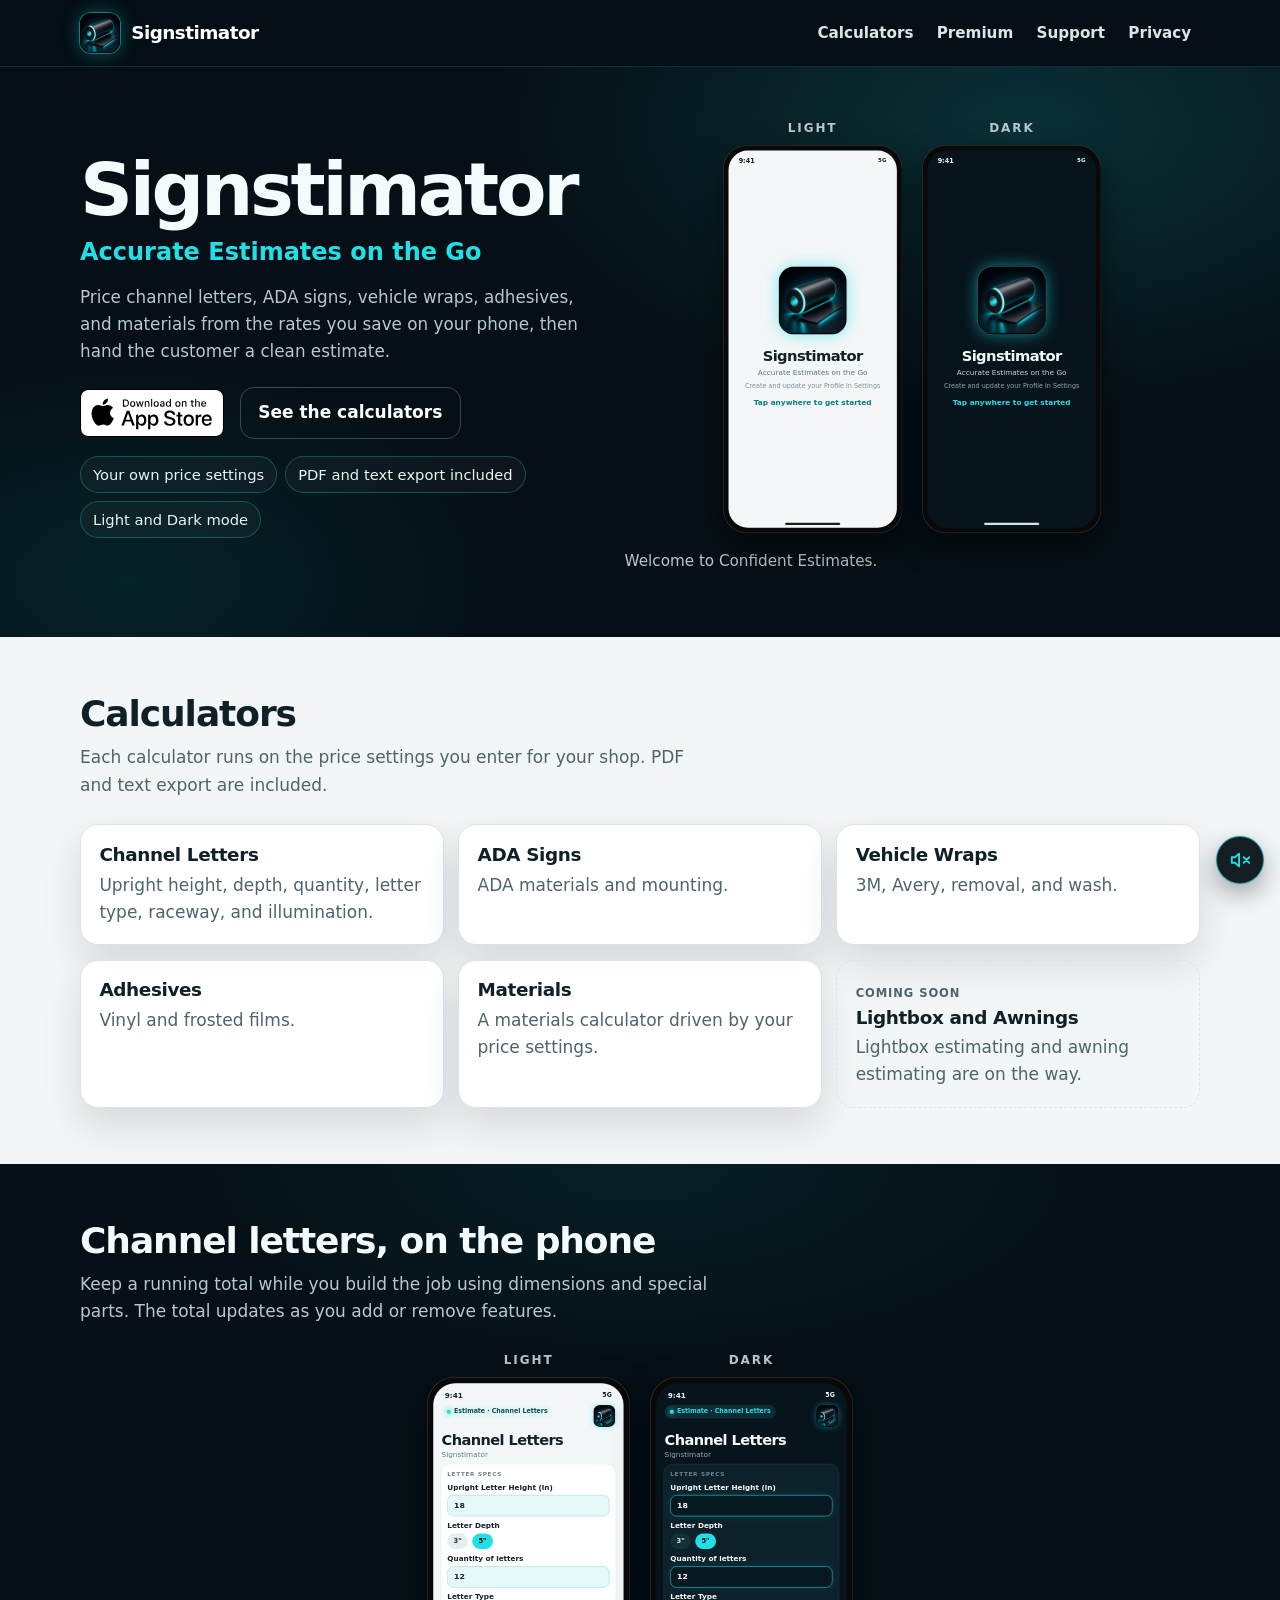
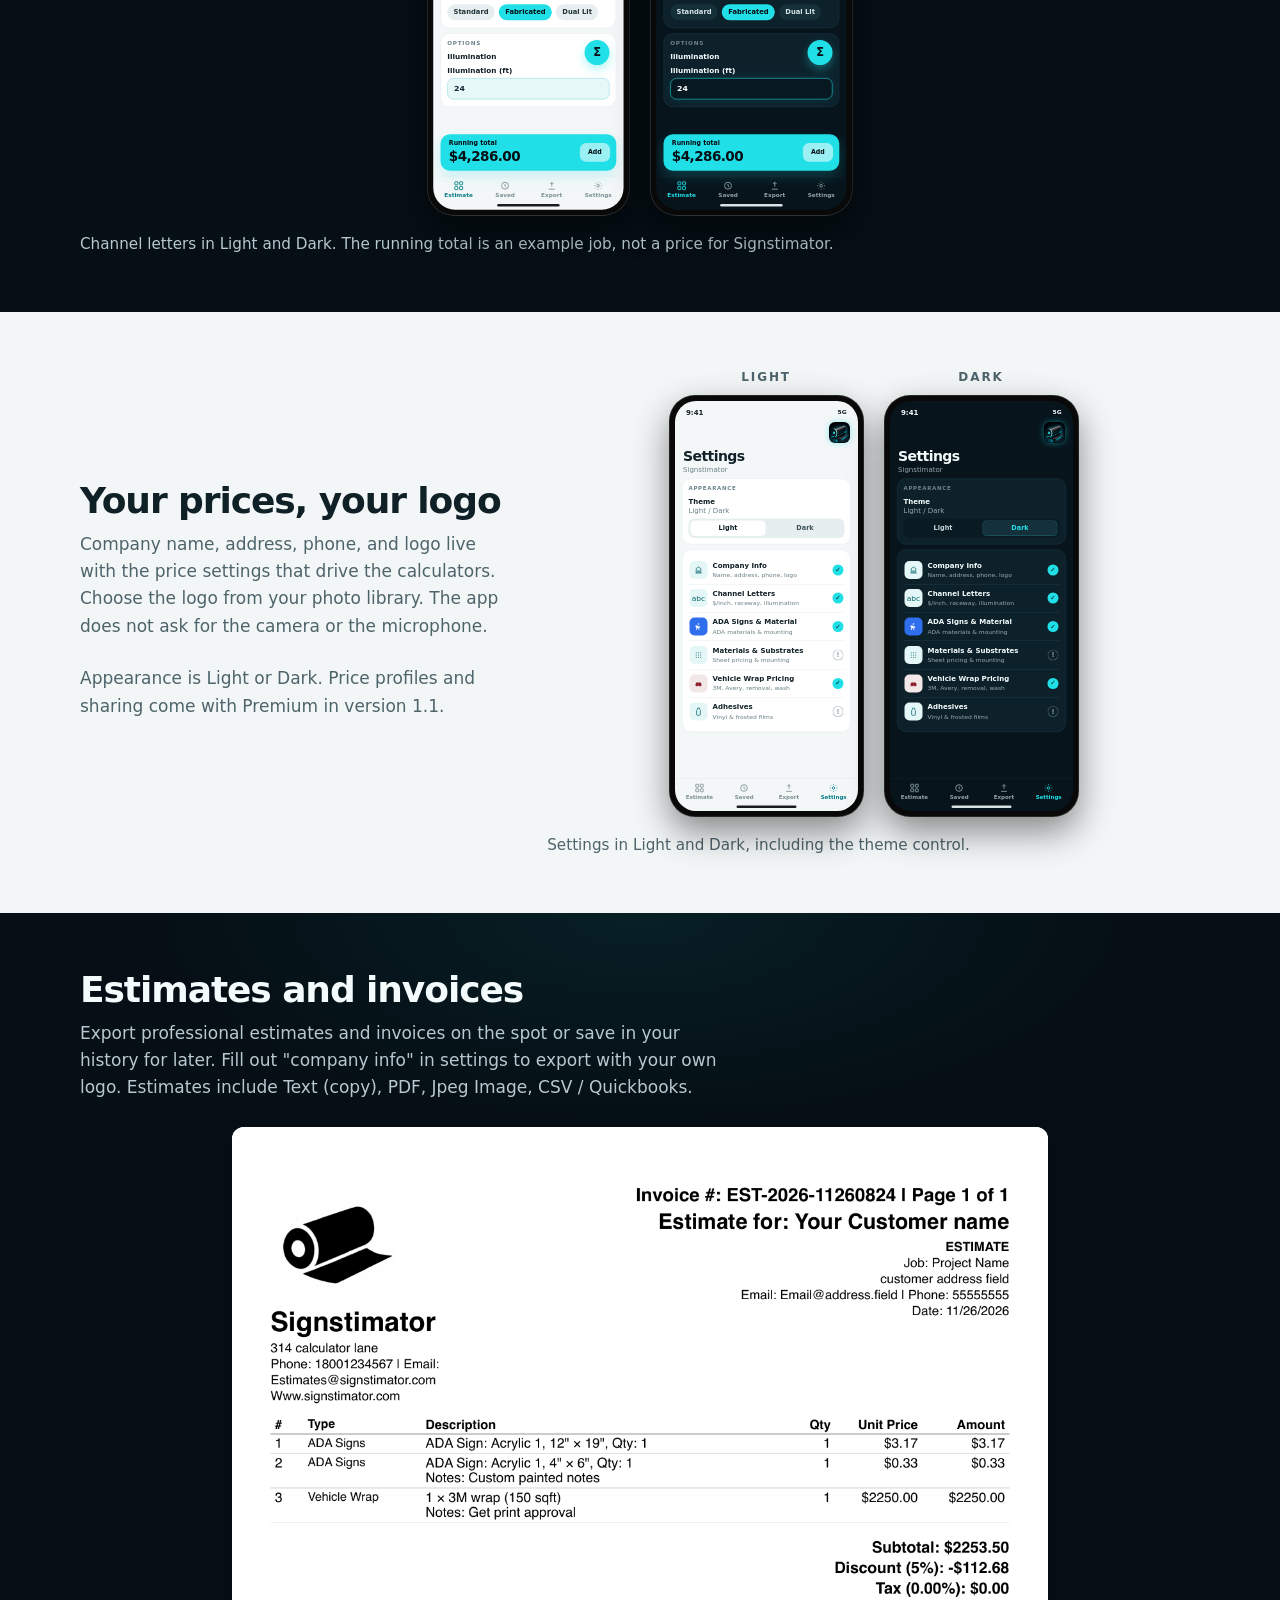
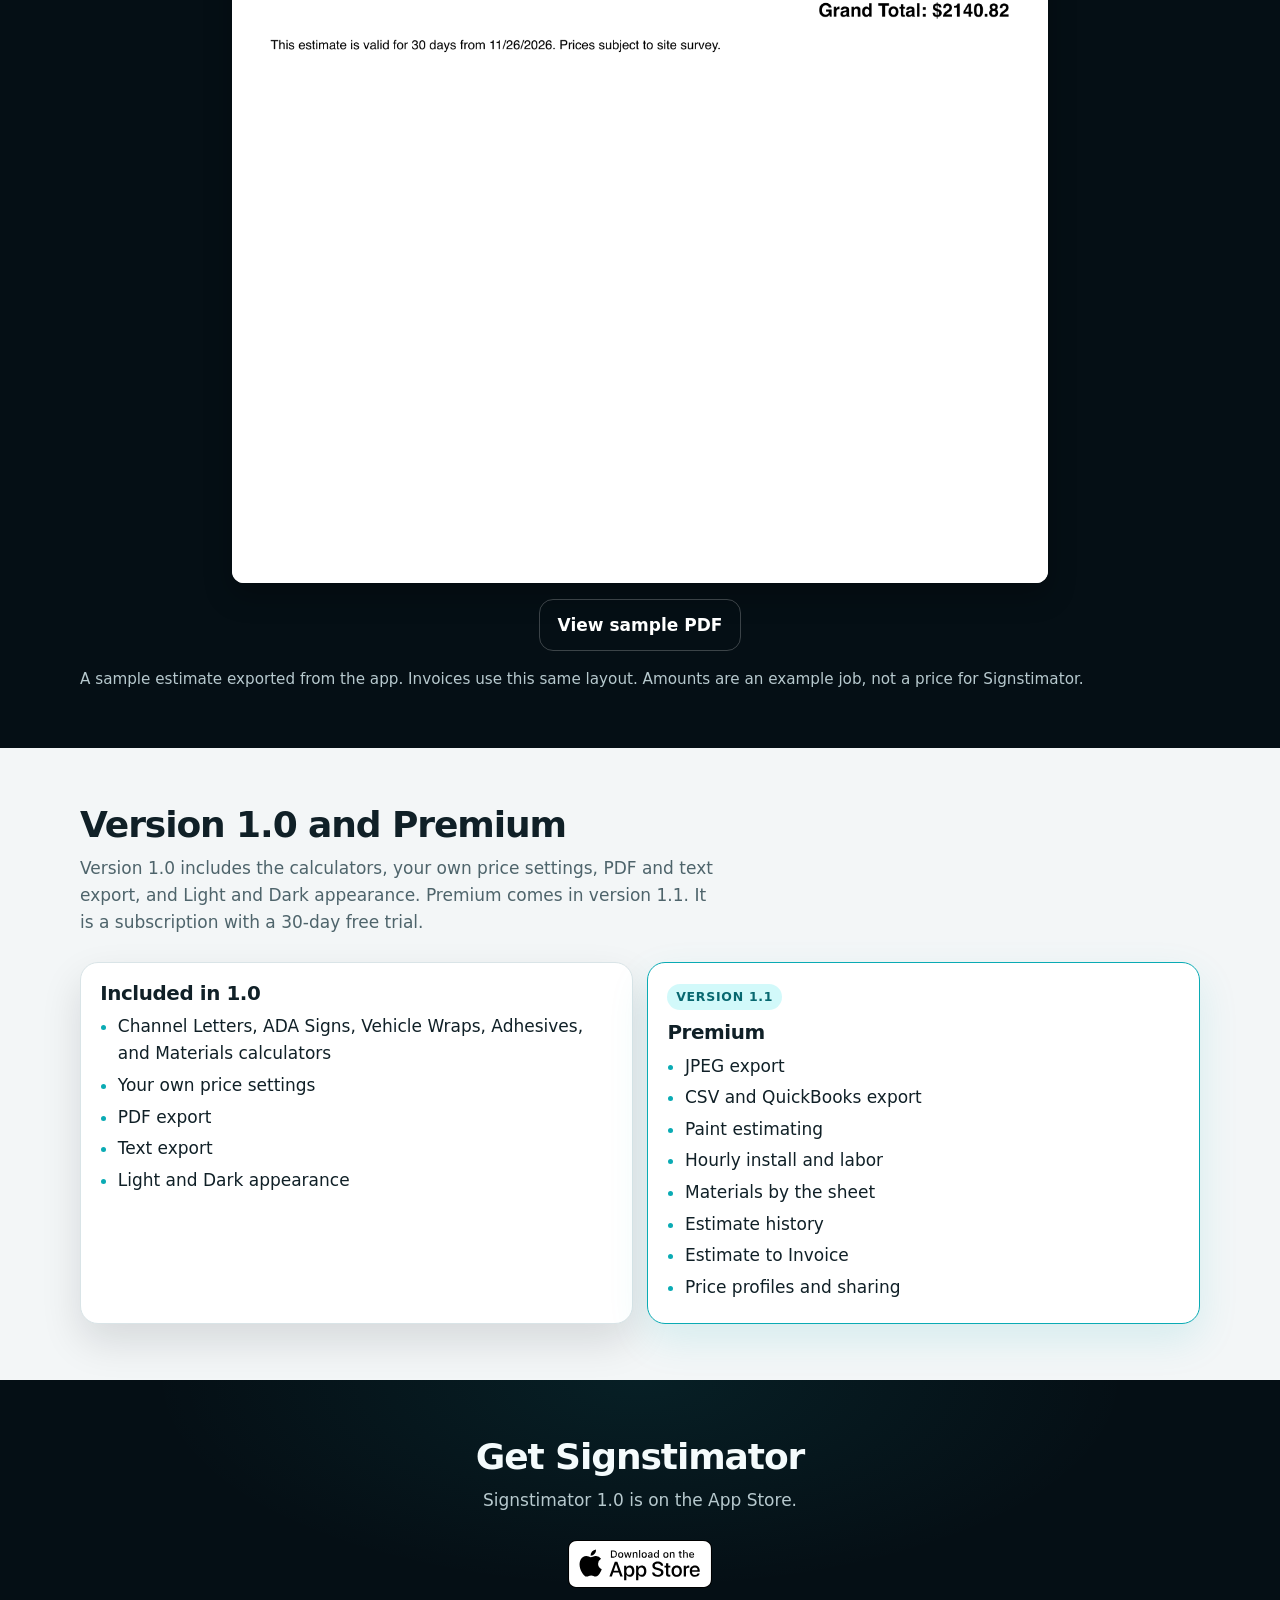
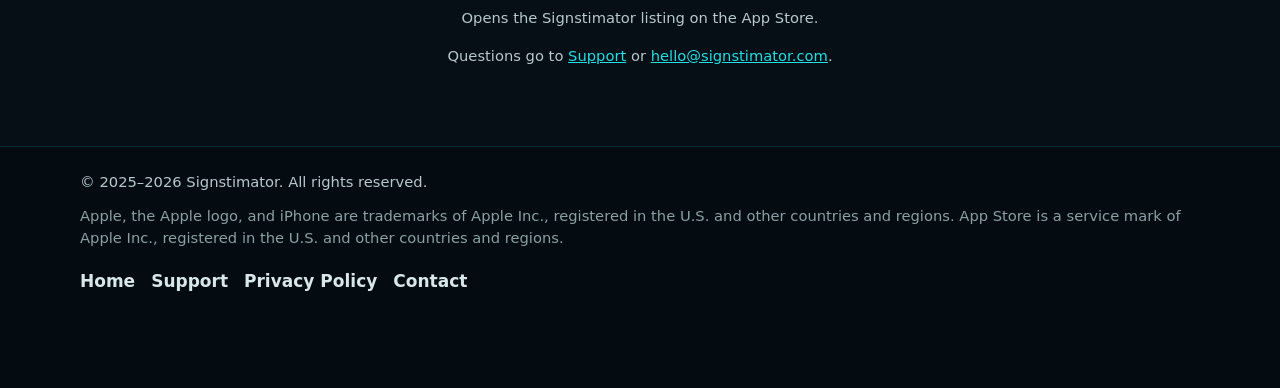
==== index.html @ 25723bac "Update section lead text in index.html Removed example job dollar amount from section lead." ====
<!DOCTYPE html>
<html lang="en">
<head>
  <meta charset="UTF-8">
  <meta name="viewport" content="width=device-width, initial-scale=1.0, viewport-fit=cover">
  <title>Signstimator — Accurate Estimates on the Go</title>
  <meta name="description" content="Signstimator is an iOS app for sign shops. Accurate estimates on the go for channel letters, ADA signs, vehicle wraps, adhesives, and materials, using your own prices. Download on the App Store.">
  <meta name="theme-color" content="#050F15">
  <meta property="og:title" content="Signstimator — Accurate Estimates on the Go">
  <meta property="og:description" content="Channel letters, ADA signs, vehicle wraps, adhesives, and materials, priced from your own settings. Download Signstimator on the App Store.">
  <meta property="og:type" content="website">
  <link rel="icon" href="favicon.ico" sizes="any">
  <link rel="icon" type="image/png" href="favicon-32.png" sizes="32x32">
  <link rel="apple-touch-icon" href="apple-touch-icon.png">
  <link rel="preload" as="image" href="assets/logo.webp" type="image/webp">
  <link rel="stylesheet" href="css/styles.css">
</head>
<body>
  <a class="skip-link" href="#content">Skip to content</a>
  <header class="site-header">
    <div class="header-inner">
      <a class="brand" href="index.html">
        <picture>
          <source srcset="assets/logo.webp" type="image/webp">
          <img src="assets/logo.jpg" alt="" width="640" height="640">
        </picture>
        Signstimator
      </a>
      <nav class="site-nav" aria-label="Primary">
        <a href="index.html#calculators">Calculators</a>
        <a href="index.html#premium">Premium</a>
        <a href="Support.html">Support</a>
        <a href="privacy.html">Privacy</a>
      </nav>
    </div>
  </header>

  <main id="content">
    <section class="hero">
      <div class="wrap hero-grid">
        <div>
          <h1>Signstimator</h1>
          <p class="lede">Accurate Estimates on the Go</p>
          <p class="intro">Price channel letters, ADA signs, vehicle wraps, adhesives, and materials from the rates you save on your phone, then hand the customer a clean estimate.</p>
          <div class="actions">
            <a class="store-badge" data-app-store href="https://apps.apple.com/app/id6818383304" target="_blank" rel="noopener noreferrer">
              <img src="assets/app-store-badge.svg" alt="Download on the App Store" width="120" height="40">
            </a>
            <a class="btn btn-ghost" href="#calculators">See the calculators</a>
          </div>
          <ul class="highlights">
            <li>Your own price settings</li>
            <li>PDF and text export included</li>
            <li>Light and Dark mode</li>
          </ul>
        </div>

        <figure class="pair-figure">
          <div class="phone-pair" aria-hidden="true">
            <div class="phone-col">
              <p class="phone-label">Light</p>
              <div class="device-slot">
                <div class="device">
                  <div class="screen screen-light">
                    <div class="statusbar"><span>9:41</span><span class="status-icons">5G</span></div>
                    <div class="screen-body welcome">
                      <div class="app-icon"><img src="assets/logo.jpg" alt="" width="640" height="640"></div>
                      <h3>Signstimator</h3>
                      <p class="tag">Accurate Estimates on the Go</p>
                      <p class="hint">Create and update your Profile in Settings</p>
                      <p class="go">Tap anywhere to get started</p>
                    </div>
                    <div class="homebar"><i></i></div>
                  </div>
                </div>
              </div>
            </div>
            <div class="phone-col">
              <p class="phone-label">Dark</p>
              <div class="device-slot">
                <div class="device">
                  <div class="screen screen-dark">
                    <div class="statusbar"><span>9:41</span><span class="status-icons">5G</span></div>
                    <div class="screen-body welcome">
                      <div class="app-icon"><img src="assets/logo.jpg" alt="" width="640" height="640"></div>
                      <h3>Signstimator</h3>
                      <p class="tag">Accurate Estimates on the Go</p>
                      <p class="hint">Create and update your Profile in Settings</p>
                      <p class="go">Tap anywhere to get started</p>
                    </div>
                    <div class="homebar"><i></i></div>
                  </div>
                </div>
              </div>
            </div>
          </div>
          <figcaption>Welcome to Confident Estimates.</figcaption>
        </figure>
      </div>
    </section>

    <section class="band band-light" id="calculators">
      <div class="wrap">
        <h2>Calculators</h2>
        <p class="section-lead">Each calculator runs on the price settings you enter for your shop. PDF and text export are included.</p>
        <div class="cards">
          <article class="card">
            <h3>Channel Letters</h3>
            <p>Upright height, depth, quantity, letter type, raceway, and illumination.</p>
          </article>
          <article class="card">
            <h3>ADA Signs</h3>
            <p>ADA materials and mounting.</p>
          </article>
          <article class="card">
            <h3>Vehicle Wraps</h3>
            <p>3M, Avery, removal, and wash.</p>
          </article>
          <article class="card">
            <h3>Adhesives</h3>
            <p>Vinyl and frosted films.</p>
          </article>
          <article class="card">
            <h3>Materials</h3>
            <p>A materials calculator driven by your price settings.</p>
          </article>
          <article class="card card-soon">
            <p class="soon-flag">Coming Soon</p>
            <h3>Lightbox and Awnings</h3>
            <p>Lightbox estimating and awning estimating are on the way.</p>
          </article>
        </div>
      </div>
    </section>

    <section class="band band-ink showcase" id="channel-letters">
      <div class="wrap">
        <h2>Channel letters, on the phone</h2>
        <p class="section-lead">Keep a running total while you build the job using dimensions and special parts. The total updates as you add or remove features.</p>
        <figure class="pair-figure">
          <div class="phone-pair" aria-hidden="true">
            <div class="phone-col">
              <p class="phone-label">Light</p>
              <div class="device-slot"><div class="device"><div class="screen screen-light">
                <div class="statusbar"><span>9:41</span><span class="status-icons">5G</span></div>
                <div class="screen-body">
                  <div class="sheet-head">
                    <span class="pill-label"><span class="dot"></span> Estimate · Channel Letters</span>
                    <div class="mini-icon"><img src="assets/logo.jpg" alt="" width="64" height="64"></div>
                  </div>
                  <h3 class="screen-title">Channel Letters</h3>
                  <p class="screen-sub">Signstimator</p>
                  <div class="spec">
                    <p class="kicker">Letter specs</p>
                    <p class="lbl">Upright Letter Height (in)</p>
                    <div class="field">18</div>
                    <p class="lbl">Letter Depth</p>
                    <div class="pills"><span class="pill">3"</span><span class="pill on">5"</span></div>
                    <p class="lbl">Quantity of letters</p>
                    <div class="field">12</div>
                    <p class="lbl">Letter Type</p>
                    <div class="pills"><span class="pill">Standard</span><span class="pill on">Fabricated</span><span class="pill">Dual Lit</span></div>
                  </div>
                  <div class="spec">
                    <div class="options-top">
                      <div>
                        <p class="kicker">Options</p>
                        <p class="lbl">Illumination</p>
                        <p class="lbl">Illumination (ft)</p>
                      </div>
                      <div class="sigma" title="Sum">Σ</div>
                    </div>
                    <div class="field">24</div>
                  </div>
                  <div class="total"><div><span>Running total</span><strong>$4,286.00</strong></div><span class="add">Add</span></div>
                </div>
                <nav class="tabbar">
                  <span class="tab on"><svg viewBox="0 0 24 24" fill="none" stroke="currentColor" stroke-width="2"><rect x="3" y="3" width="7" height="7" rx="1"/><rect x="14" y="3" width="7" height="7" rx="1"/><rect x="3" y="14" width="7" height="7" rx="1"/><rect x="14" y="14" width="7" height="7" rx="1"/></svg>Estimate</span>
                  <span class="tab"><svg viewBox="0 0 24 24" fill="none" stroke="currentColor" stroke-width="2"><circle cx="12" cy="12" r="8"/><path d="M12 8v5l3 2"/></svg>Saved</span>
                  <span class="tab"><svg viewBox="0 0 24 24" fill="none" stroke="currentColor" stroke-width="2"><path d="M12 4v10"/><path d="M8 8l4-4 4 4"/><path d="M5 20h14"/></svg>Export</span>
                  <span class="tab"><svg viewBox="0 0 24 24" fill="none" stroke="currentColor" stroke-width="2"><circle cx="12" cy="12" r="3"/><path d="M12 3v2M12 19v2M3 12h2M19 12h2M5.6 5.6l1.4 1.4M17 17l1.4 1.4M18.4 5.6 17 7M7 17l-1.4 1.4"/></svg>Settings</span>
                </nav>
                <div class="homebar"><i></i></div>
              </div></div></div>
            </div>
            <div class="phone-col">
              <p class="phone-label">Dark</p>
              <div class="device-slot"><div class="device"><div class="screen screen-dark">
                <div class="statusbar"><span>9:41</span><span class="status-icons">5G</span></div>
                <div class="screen-body">
                  <div class="sheet-head">
                    <span class="pill-label"><span class="dot"></span> Estimate · Channel Letters</span>
                    <div class="mini-icon"><img src="assets/logo.jpg" alt="" width="64" height="64"></div>
                  </div>
                  <h3 class="screen-title">Channel Letters</h3>
                  <p class="screen-sub">Signstimator</p>
                  <div class="spec">
                    <p class="kicker">Letter specs</p>
                    <p class="lbl">Upright Letter Height (in)</p>
                    <div class="field">18</div>
                    <p class="lbl">Letter Depth</p>
                    <div class="pills"><span class="pill">3"</span><span class="pill on">5"</span></div>
                    <p class="lbl">Quantity of letters</p>
                    <div class="field">12</div>
                    <p class="lbl">Letter Type</p>
                    <div class="pills"><span class="pill">Standard</span><span class="pill on">Fabricated</span><span class="pill">Dual Lit</span></div>
                  </div>
                  <div class="spec">
                    <div class="options-top">
                      <div>
                        <p class="kicker">Options</p>
                        <p class="lbl">Illumination</p>
                        <p class="lbl">Illumination (ft)</p>
                      </div>
                      <div class="sigma">Σ</div>
                    </div>
                    <div class="field">24</div>
                  </div>
                  <div class="total"><div><span>Running total</span><strong>$4,286.00</strong></div><span class="add">Add</span></div>
                </div>
                <nav class="tabbar">
                  <span class="tab on"><svg viewBox="0 0 24 24" fill="none" stroke="currentColor" stroke-width="2"><rect x="3" y="3" width="7" height="7" rx="1"/><rect x="14" y="3" width="7" height="7" rx="1"/><rect x="3" y="14" width="7" height="7" rx="1"/><rect x="14" y="14" width="7" height="7" rx="1"/></svg>Estimate</span>
                  <span class="tab"><svg viewBox="0 0 24 24" fill="none" stroke="currentColor" stroke-width="2"><circle cx="12" cy="12" r="8"/><path d="M12 8v5l3 2"/></svg>Saved</span>
                  <span class="tab"><svg viewBox="0 0 24 24" fill="none" stroke="currentColor" stroke-width="2"><path d="M12 4v10"/><path d="M8 8l4-4 4 4"/><path d="M5 20h14"/></svg>Export</span>
                  <span class="tab"><svg viewBox="0 0 24 24" fill="none" stroke="currentColor" stroke-width="2"><circle cx="12" cy="12" r="3"/><path d="M12 3v2M12 19v2M3 12h2M19 12h2M5.6 5.6l1.4 1.4M17 17l1.4 1.4M18.4 5.6 17 7M7 17l-1.4 1.4"/></svg>Settings</span>
                </nav>
                <div class="homebar"><i></i></div>
              </div></div></div>
            </div>
          </div>
          <figcaption>Channel letters in Light and Dark. The running total is an example job, not a price for Signstimator.</figcaption>
        </figure>
      </div>
    </section>

    <section class="band band-light" id="settings">
      <div class="wrap split">
        <div>
          <h2>Your prices, your logo</h2>
          <p class="section-lead">Company name, address, phone, and logo live with the price settings that drive the calculators. Choose the logo from your photo library. The app does not ask for the camera or the microphone.</p>
          <p class="section-lead">Appearance is Light or Dark. Price profiles and sharing come with Premium in version 1.1.</p>
        </div>
        <figure class="pair-figure">
          <div class="phone-pair" aria-hidden="true">
            <div class="phone-col">
              <p class="phone-label">Light</p>
              <div class="device-slot"><div class="device"><div class="screen screen-light">
                <div class="statusbar"><span>9:41</span><span class="status-icons">5G</span></div>
                <div class="screen-body">
                  <div class="sheet-head">
                    <span></span>
                    <div class="mini-icon"><img src="assets/logo.jpg" alt="" width="64" height="64"></div>
                  </div>
                  <h3 class="screen-title">Settings</h3>
                  <p class="screen-sub">Signstimator</p>
                  <div class="set-card">
                    <p class="kicker">Appearance</p>
                    <p class="lbl flush">Theme</p>
                    <p class="screen-sub flush">Light / Dark</p>
                    <div class="segment"><span class="on">Light</span><span>Dark</span></div>
                  </div>
                  <div class="set-card">
                    <div class="set-row"><span class="tile"><svg viewBox="0 0 24 24" fill="none" stroke="currentColor" stroke-width="2"><path d="M4 20h16M6 20V8l6-4 6 4v12"/><path d="M10 20v-6h4v6"/></svg></span><span><strong>Company Info</strong><small>Name, address, phone, logo</small></span><span class="mark">✓</span></div>
                    <div class="set-row"><span class="tile">abc</span><span><strong>Channel Letters</strong><small>$/inch, raceway, illumination</small></span><span class="mark">✓</span></div>
                    <div class="set-row"><span class="tile tile-ada"><svg viewBox="0 0 24 24" fill="currentColor"><circle cx="12" cy="5" r="2"/><path d="M4 9h6l2 3 3-1 2 2-3 2v6h-2v-5l-2 1-2-2v6H6v-7l-2-1z"/></svg></span><span><strong>ADA Signs &amp; Material</strong><small>ADA materials &amp; mounting</small></span><span class="mark">✓</span></div>
                    <div class="set-row"><span class="tile"><svg viewBox="0 0 24 24" fill="currentColor"><circle cx="6" cy="6" r="1.4"/><circle cx="12" cy="6" r="1.4"/><circle cx="18" cy="6" r="1.4"/><circle cx="6" cy="12" r="1.4"/><circle cx="12" cy="12" r="1.4"/><circle cx="18" cy="12" r="1.4"/><circle cx="6" cy="18" r="1.4"/><circle cx="12" cy="18" r="1.4"/><circle cx="18" cy="18" r="1.4"/></svg></span><span><strong>Materials &amp; Substrates</strong><small>Sheet pricing &amp; mounting</small></span><span class="mark mark-wait">!</span></div>
                    <div class="set-row"><span class="tile tile-car"><svg viewBox="0 0 24 24" fill="currentColor"><path d="M4 14l2-5h12l2 5v4h-2a2 2 0 0 1-4 0H10a2 2 0 0 1-4 0H4z"/></svg></span><span><strong>Vehicle Wrap Pricing</strong><small>3M, Avery, removal, wash</small></span><span class="mark">✓</span></div>
                    <div class="set-row"><span class="tile"><svg viewBox="0 0 24 24" fill="none" stroke="currentColor" stroke-width="2"><path d="M9 3h6v4l2 2v11a2 2 0 0 1-2 2H9a2 2 0 0 1-2-2V9l2-2z"/></svg></span><span><strong>Adhesives</strong><small>Vinyl &amp; frosted films</small></span><span class="mark mark-wait">!</span></div>
                  </div>
                </div>
                <nav class="tabbar">
                  <span class="tab"><svg viewBox="0 0 24 24" fill="none" stroke="currentColor" stroke-width="2"><rect x="3" y="3" width="7" height="7" rx="1"/><rect x="14" y="3" width="7" height="7" rx="1"/><rect x="3" y="14" width="7" height="7" rx="1"/><rect x="14" y="14" width="7" height="7" rx="1"/></svg>Estimate</span>
                  <span class="tab"><svg viewBox="0 0 24 24" fill="none" stroke="currentColor" stroke-width="2"><circle cx="12" cy="12" r="8"/><path d="M12 8v5l3 2"/></svg>Saved</span>
                  <span class="tab"><svg viewBox="0 0 24 24" fill="none" stroke="currentColor" stroke-width="2"><path d="M12 4v10"/><path d="M8 8l4-4 4 4"/><path d="M5 20h14"/></svg>Export</span>
                  <span class="tab on"><svg viewBox="0 0 24 24" fill="none" stroke="currentColor" stroke-width="2"><circle cx="12" cy="12" r="3"/><path d="M12 3v2M12 19v2M3 12h2M19 12h2M5.6 5.6l1.4 1.4M17 17l1.4 1.4M18.4 5.6 17 7M7 17l-1.4 1.4"/></svg>Settings</span>
                </nav>
                <div class="homebar"><i></i></div>
              </div></div></div>
            </div>
            <div class="phone-col">
              <p class="phone-label">Dark</p>
              <div class="device-slot"><div class="device"><div class="screen screen-dark">
                <div class="statusbar"><span>9:41</span><span class="status-icons">5G</span></div>
                <div class="screen-body">
                  <div class="sheet-head">
                    <span></span>
                    <div class="mini-icon"><img src="assets/logo.jpg" alt="" width="64" height="64"></div>
                  </div>
                  <h3 class="screen-title">Settings</h3>
                  <p class="screen-sub">Signstimator</p>
                  <div class="set-card">
                    <p class="kicker">Appearance</p>
                    <p class="lbl flush">Theme</p>
                    <p class="screen-sub flush">Light / Dark</p>
                    <div class="segment"><span>Light</span><span class="on">Dark</span></div>
                  </div>
                  <div class="set-card">
                    <div class="set-row"><span class="tile"><svg viewBox="0 0 24 24" fill="none" stroke="currentColor" stroke-width="2"><path d="M4 20h16M6 20V8l6-4 6 4v12"/><path d="M10 20v-6h4v6"/></svg></span><span><strong>Company Info</strong><small>Name, address, phone, logo</small></span><span class="mark">✓</span></div>
                    <div class="set-row"><span class="tile">abc</span><span><strong>Channel Letters</strong><small>$/inch, raceway, illumination</small></span><span class="mark">✓</span></div>
                    <div class="set-row"><span class="tile tile-ada"><svg viewBox="0 0 24 24" fill="currentColor"><circle cx="12" cy="5" r="2"/><path d="M4 9h6l2 3 3-1 2 2-3 2v6h-2v-5l-2 1-2-2v6H6v-7l-2-1z"/></svg></span><span><strong>ADA Signs &amp; Material</strong><small>ADA materials &amp; mounting</small></span><span class="mark">✓</span></div>
                    <div class="set-row"><span class="tile"><svg viewBox="0 0 24 24" fill="currentColor"><circle cx="6" cy="6" r="1.4"/><circle cx="12" cy="6" r="1.4"/><circle cx="18" cy="6" r="1.4"/><circle cx="6" cy="12" r="1.4"/><circle cx="12" cy="12" r="1.4"/><circle cx="18" cy="12" r="1.4"/><circle cx="6" cy="18" r="1.4"/><circle cx="12" cy="18" r="1.4"/><circle cx="18" cy="18" r="1.4"/></svg></span><span><strong>Materials &amp; Substrates</strong><small>Sheet pricing &amp; mounting</small></span><span class="mark mark-wait">!</span></div>
                    <div class="set-row"><span class="tile tile-car"><svg viewBox="0 0 24 24" fill="currentColor"><path d="M4 14l2-5h12l2 5v4h-2a2 2 0 0 1-4 0H10a2 2 0 0 1-4 0H4z"/></svg></span><span><strong>Vehicle Wrap Pricing</strong><small>3M, Avery, removal, wash</small></span><span class="mark">✓</span></div>
                    <div class="set-row"><span class="tile"><svg viewBox="0 0 24 24" fill="none" stroke="currentColor" stroke-width="2"><path d="M9 3h6v4l2 2v11a2 2 0 0 1-2 2H9a2 2 0 0 1-2-2V9l2-2z"/></svg></span><span><strong>Adhesives</strong><small>Vinyl &amp; frosted films</small></span><span class="mark mark-wait">!</span></div>
                  </div>
                </div>
                <nav class="tabbar">
                  <span class="tab"><svg viewBox="0 0 24 24" fill="none" stroke="currentColor" stroke-width="2"><rect x="3" y="3" width="7" height="7" rx="1"/><rect x="14" y="3" width="7" height="7" rx="1"/><rect x="3" y="14" width="7" height="7" rx="1"/><rect x="14" y="14" width="7" height="7" rx="1"/></svg>Estimate</span>
                  <span class="tab"><svg viewBox="0 0 24 24" fill="none" stroke="currentColor" stroke-width="2"><circle cx="12" cy="12" r="8"/><path d="M12 8v5l3 2"/></svg>Saved</span>
                  <span class="tab"><svg viewBox="0 0 24 24" fill="none" stroke="currentColor" stroke-width="2"><path d="M12 4v10"/><path d="M8 8l4-4 4 4"/><path d="M5 20h14"/></svg>Export</span>
                  <span class="tab on"><svg viewBox="0 0 24 24" fill="none" stroke="currentColor" stroke-width="2"><circle cx="12" cy="12" r="3"/><path d="M12 3v2M12 19v2M3 12h2M19 12h2M5.6 5.6l1.4 1.4M17 17l1.4 1.4M18.4 5.6 17 7M7 17l-1.4 1.4"/></svg>Settings</span>
                </nav>
                <div class="homebar"><i></i></div>
              </div></div></div>
            </div>
          </div>
          <figcaption>Settings in Light and Dark, including the theme control.</figcaption>
        </figure>
      </div>
    </section>

    <section class="band band-ink" id="export">
      <div class="wrap">
        <h2>Estimates and invoices</h2>
        <p class="section-lead">Export professional estimates and invoices on the spot or save in your history for later. Fill out "company info" in settings to export with your own logo. Estimates include Text (copy), PDF, Jpeg Image, CSV / Quickbooks.</p>
        <figure class="docs-figure">
          <div class="sample-paper">
            <img src="assets/sample-estimate.png" width="1275" height="1650" alt="Sample estimate exported from the Signstimator app. The shop logo is at the top left, above the shop name, address, phone, email, and website. The right side shows Invoice number and page, Estimate for, job, customer email and phone, and the date. A table lists each line with number, type, description, quantity, unit price, and amount, followed by subtotal, discount, tax, and grand total.">
          </div>
          <p class="sample-pdf"><a class="btn btn-ghost" href="assets/sample-estimate.pdf" target="_blank" rel="noopener noreferrer">View sample PDF</a></p>
          <figcaption>A sample estimate exported from the app. Invoices use this same layout. Amounts are an example job, not a price for Signstimator.</figcaption>
        </figure>
      </div>
    </section>

    <section class="band band-light" id="premium">
      <div class="wrap">
        <h2>Version 1.0 and Premium</h2>
        <p class="section-lead">Version 1.0 includes the calculators, your own price settings, PDF and text export, and Light and Dark appearance. Premium comes in version 1.1. It is a subscription with a 30-day free trial.</p>
        <div class="plans">
          <article class="plan">
            <h3>Included in 1.0</h3>
            <ul>
              <li>Channel Letters, ADA Signs, Vehicle Wraps, Adhesives, and Materials calculators</li>
              <li>Your own price settings</li>
              <li>PDF export</li>
              <li>Text export</li>
              <li>Light and Dark appearance</li>
            </ul>
          </article>
          <article class="plan plan-premium">
            <p class="trial">Version 1.1</p>
            <h3>Premium</h3>
            <ul>
              <li>JPEG export</li>
              <li>CSV and QuickBooks export</li>
              <li>Paint estimating</li>
              <li>Hourly install and labor</li>
              <li>Materials by the sheet</li>
              <li>Estimate history</li>
              <li>Estimate to Invoice</li>
              <li>Price profiles and sharing</li>
            </ul>
          </article>
        </div>
      </div>
    </section>

    <section class="band band-ink download" id="download">
      <div class="wrap">
        <h2>Get Signstimator</h2>
        <p class="section-lead" style="margin-inline:auto">Signstimator 1.0 is on the App Store.</p>
        <div class="actions">
          <a class="store-badge" data-app-store href="https://apps.apple.com/app/id6818383304" target="_blank" rel="noopener noreferrer">
            <img src="assets/app-store-badge.svg" alt="Download on the App Store" width="120" height="40">
          </a>
        </div>
        <p class="store-note" data-store-note>Opens the Signstimator listing on the App Store.</p>
        <p class="store-note">Questions go to <a href="Support.html">Support</a> or <a href="mailto:hello@signstimator.com">hello@signstimator.com</a>.</p>
      </div>
    </section>
  </main>

  <footer class="site-footer">
    <div class="footer-inner">
      <p>© 2025–2026 Signstimator. All rights reserved.</p>
      <p class="legal-note">Apple, the Apple logo, and iPhone are trademarks of Apple Inc., registered in the U.S. and other countries and regions. App Store is a service mark of Apple Inc., registered in the U.S. and other countries and regions.</p>
      <nav aria-label="Footer">
        <a href="index.html">Home</a>
        <a href="Support.html">Support</a>
        <a href="privacy.html">Privacy Policy</a>
        <a href="mailto:hello@signstimator.com">Contact</a>
      </nav>
    </div>
  </footer>
  <script src="js/site.js"></script>
</body>
</html>
---- css/styles.css ----
/* Signstimator marketing site
   Palette: cyan #20DFE6, teal #0AABB4, ink #050F15, light greys.
   Dark red is reserved for warnings. */

:root {
  --cyan: #20dfe6;
  --teal: #0aabb4;
  --teal-ink: #086870;
  --ink: #050f15;
  --ink-2: #0b1c26;
  --ink-3: #102833;
  --mist: #f3f6f7;
  --paper: #ffffff;
  --line: #d9e4e7;
  --text: #102027;
  --muted: #4e646b;
  --muted-dark: #b7c9ce;
  --warning: #8e1d2c;
  --max: 1120px;
  --header: 4.5rem;
  --font: Inter, system-ui, -apple-system, "Segoe UI", Roboto, "Helvetica Neue", Arial, sans-serif;
  --shadow: 0 18px 40px rgba(5, 15, 21, 0.12);
  color-scheme: dark;
}

*,
*::before,
*::after { box-sizing: border-box; }

html { scroll-behavior: smooth; }

body {
  margin: 0;
  font-family: var(--font);
  font-size: 1.0625rem;
  line-height: 1.6;
  background: var(--ink);
  color: #f4fbfc;
  text-rendering: optimizeLegibility;
}

img { max-width: 100%; height: auto; }

a { color: var(--cyan); }

a:hover { text-decoration-thickness: 2px; }

:focus-visible {
  outline: 3px solid var(--cyan);
  outline-offset: 3px;
}

.skip-link {
  position: absolute;
  left: 1rem;
  top: -4rem;
  background: var(--cyan);
  color: var(--ink);
  font-weight: 700;
  padding: 0.6rem 0.9rem;
  border-radius: 8px;
  z-index: 20;
}

.skip-link:focus { top: 0.75rem; }

.wrap {
  width: min(100% - 2rem, var(--max));
  margin-inline: auto;
}

.site-header {
  position: sticky;
  top: 0;
  z-index: 10;
  padding-top: env(safe-area-inset-top, 0px);
  background: rgba(5, 15, 21, 0.92);
  backdrop-filter: blur(14px);
  border-bottom: 1px solid rgba(32, 223, 230, 0.16);
}

.header-inner {
  width: min(100% - 2rem, var(--max));
  margin-inline: auto;
  display: flex;
  flex-wrap: wrap;
  align-items: center;
  justify-content: space-between;
  gap: 0.35rem 1.25rem;
  padding: 0.7rem 0;
}

.brand {
  display: inline-flex;
  align-items: center;
  gap: 0.7rem;
  color: #fff;
  text-decoration: none;
  font-weight: 700;
  letter-spacing: -0.03em;
  font-size: 1.15rem;
}

.brand img {
  width: 40px;
  height: 40px;
  border-radius: 11px;
  display: block;
  box-shadow: 0 0 0 1px rgba(32, 223, 230, 0.45), 0 0 18px rgba(32, 223, 230, 0.35);
}

.site-nav {
  display: flex;
  flex-wrap: wrap;
  gap: 0.15rem 0.35rem;
}

.site-nav a {
  color: #d7e7ea;
  text-decoration: none;
  font-weight: 600;
  font-size: 0.95rem;
  min-height: 44px;
  display: inline-flex;
  align-items: center;
  padding: 0 0.55rem;
  border-radius: 999px;
}

.site-nav a:hover,
.site-nav a[aria-current="page"] {
  color: var(--ink);
  background: var(--cyan);
}

h1, h2, h3, p { margin-top: 0; }

h1 {
  font-size: clamp(2.7rem, 8vw, 4.6rem);
  line-height: 0.98;
  letter-spacing: -0.045em;
  margin-bottom: 0.4rem;
}

h2 {
  font-size: clamp(1.7rem, 3vw, 2.25rem);
  line-height: 1.15;
  letter-spacing: -0.03em;
  margin-bottom: 0.6rem;
}

h3 { letter-spacing: -0.02em; line-height: 1.25; }

.lede {
  font-size: clamp(1.25rem, 2vw, 1.5rem);
  color: var(--cyan);
  font-weight: 600;
  margin-bottom: 0.8rem;
}

.hero {
  position: relative;
  overflow: hidden;
  background:
    radial-gradient(900px 480px at 80% 10%, rgba(32, 223, 230, 0.16), transparent 60%),
    radial-gradient(700px 420px at 10% 90%, rgba(10, 171, 180, 0.12), transparent 55%),
    var(--ink);
}

.hero-grid {
  display: grid;
  gap: 2.5rem;
  padding: 2.5rem 0 3.5rem;
}

.hero p.intro {
  color: var(--muted-dark);
  font-size: 1.05rem;
  max-width: 38rem;
}

.badge {
  display: inline-flex;
  align-items: center;
  gap: 0.5rem;
  border: 1px solid rgba(32, 223, 230, 0.4);
  background: rgba(32, 223, 230, 0.08);
  color: var(--cyan);
  border-radius: 999px;
  padding: 0.28rem 0.75rem 0.28rem 0.55rem;
  font-size: 0.82rem;
  font-weight: 700;
  letter-spacing: 0.08em;
  text-transform: uppercase;
  margin-bottom: 1rem;
}

.dot {
  width: 0.5rem;
  height: 0.5rem;
  border-radius: 50%;
  background: var(--cyan);
  box-shadow: 0 0 10px var(--cyan);
}

.actions {
  display: flex;
  flex-wrap: wrap;
  gap: 1rem;
  align-items: center;
  margin: 1.4rem 0 1.1rem;
}

.btn {
  display: inline-flex;
  align-items: center;
  justify-content: center;
  gap: 0.7rem;
  min-height: 52px;
  padding: 0.55rem 1rem;
  border-radius: 14px;
  text-decoration: none;
  font-weight: 700;
  border: 1px solid transparent;
}

/* Official App Store badge. Do not recolor, shadow, or stretch the artwork.
   Clear space is at least one-quarter of the 48px badge height. */
.store-badge {
  display: inline-flex;
  line-height: 0;
}

.store-badge img {
  display: block;
  height: 48px;
  width: calc(48px * 119.66407 / 40);
}

.btn-ghost {
  color: #fff;
  border-color: rgba(255, 255, 255, 0.22);
  background: transparent;
  padding-inline: 1.1rem;
}

.btn-ghost:hover {
  border-color: var(--cyan);
  color: var(--cyan);
}

.btn-solid {
  background: var(--cyan);
  color: var(--ink);
}

.btn-solid:hover { background: #7aebef; }

.highlights {
  display: flex;
  flex-wrap: wrap;
  gap: 0.5rem;
  padding: 0;
  margin: 0;
  list-style: none;
}

.highlights li {
  border: 1px solid rgba(32, 223, 230, 0.28);
  background: rgba(255, 255, 255, 0.03);
  color: #e7f5f6;
  border-radius: 999px;
  padding: 0.35rem 0.75rem;
  font-size: 0.92rem;
}

.store-note {
  color: var(--muted-dark);
  font-size: 0.92rem;
  max-width: 36rem;
}

.band { padding: 3.5rem 0; }

.band-light {
  background: var(--mist);
  color: var(--text);
  color-scheme: light;
}

.band-light a { color: var(--teal-ink); }

.band-ink {
  background:
    radial-gradient(700px 300px at 50% 0%, rgba(32, 223, 230, 0.08), transparent 70%),
    var(--ink);
}

.section-lead {
  max-width: 40rem;
  color: var(--muted);
  margin-bottom: 1.6rem;
}

.band-ink .section-lead,
.hero .section-lead { color: var(--muted-dark); }

.cards {
  display: grid;
  gap: 0.9rem;
  grid-template-columns: 1fr;
}

.card {
  background: var(--paper);
  border: 1px solid var(--line);
  border-radius: 18px;
  padding: 1.1rem 1.15rem 1.15rem;
  box-shadow: var(--shadow);
}

.card h3 { margin-bottom: 0.35rem; font-size: 1.15rem; }

.card p { margin-bottom: 0; color: var(--muted); }

.card-soon {
  background: transparent;
  border-style: dashed;
  box-shadow: none;
}

.soon-flag {
  display: inline-block;
  font-size: 0.72rem;
  font-weight: 800;
  letter-spacing: 0.08em;
  text-transform: uppercase;
  color: var(--teal-ink);
  margin-bottom: 0.35rem;
}

.pair-figure { margin: 0; }

.docs-figure { margin: 0; }

.pair-figure figcaption,
.docs-figure figcaption {
  margin-top: 1rem;
  font-size: 0.95rem;
  color: var(--muted-dark);
}

.band-light .pair-figure figcaption { color: var(--muted); }

.phone-pair {
  --scale: 0.72;
  display: flex;
  flex-direction: column;
  align-items: center;
  gap: 1.25rem;
}

.phone-col {
  display: flex;
  flex-direction: column;
  align-items: center;
  gap: 0.45rem;
}

.phone-label {
  margin: 0;
  font-size: 0.75rem;
  font-weight: 800;
  letter-spacing: 0.16em;
  text-transform: uppercase;
  color: var(--muted-dark);
}

.band-light .phone-label { color: var(--muted); }

.device-slot {
  width: calc(390px * var(--scale));
  height: calc(844px * var(--scale));
}

.device {
  width: 390px;
  height: 844px;
  transform: scale(var(--scale));
  transform-origin: top left;
  background: #090909;
  border-radius: 52px;
  padding: 12px;
  box-shadow:
    0 30px 70px rgba(0, 0, 0, 0.45),
    inset 0 0 0 1.5px rgba(255, 255, 255, 0.16);
}

.screen {
  height: 100%;
  border-radius: 42px;
  overflow: hidden;
  display: flex;
  flex-direction: column;
  position: relative;
  font-size: 15px;
  line-height: 1.3;
}

.screen-light { background: #f4f7f8; color: #122127; }
.screen-dark { background: #07141c; color: #f4fbfc; }

.statusbar {
  display: flex;
  justify-content: space-between;
  align-items: center;
  padding: 14px 22px 6px;
  font-size: 14px;
  font-weight: 700;
}

.screen-light .statusbar { color: #122127; }

.status-icons { font-size: 12px; font-weight: 650; letter-spacing: 0.04em; }

.screen-body { flex: 1; display: flex; flex-direction: column; min-height: 0; }

.welcome {
  flex: 1;
  display: flex;
  flex-direction: column;
  align-items: center;
  justify-content: center;
  text-align: center;
  padding: 12px 28px 40px;
  gap: 8px;
}

.app-icon {
  width: 148px;
  height: 148px;
  border-radius: 34px;
  overflow: hidden;
  margin-bottom: 18px;
  box-shadow:
    0 0 0 1px rgba(32, 223, 230, 0.45),
    0 0 32px rgba(32, 223, 230, 0.55);
}

.app-icon img { width: 100%; height: 100%; object-fit: cover; display: block; }

.welcome h3 {
  margin: 0;
  font-size: 32px;
  letter-spacing: -0.04em;
}

.welcome .tag { margin: 0; font-size: 16px; color: #5d7278; }
.screen-dark .welcome .tag { color: #c5d5d9; }
.welcome .hint { margin: 0; font-size: 14px; color: #7d9196; }
.screen-dark .welcome .hint { color: #8ea3a8; }
.welcome .go { margin: 10px 0 0; color: #087c84; font-weight: 700; font-size: 16px; }
.screen-dark .welcome .go { color: var(--cyan); }

.sheet-head {
  display: flex;
  justify-content: space-between;
  gap: 10px;
  align-items: flex-start;
  padding: 4px 16px 8px;
}

.pill-label {
  display: inline-flex;
  align-items: center;
  gap: 6px;
  background: #e7f7f6;
  color: #0d4e55;
  border-radius: 999px;
  padding: 5px 10px;
  font-size: 12px;
  font-weight: 700;
}

.screen-dark .pill-label { background: #0e2c34; color: var(--cyan); }

.mini-icon {
  width: 42px;
  height: 42px;
  border-radius: 12px;
  overflow: hidden;
  box-shadow: 0 0 12px rgba(32, 223, 230, 0.45);
  flex: none;
}

.mini-icon img { width: 100%; height: 100%; object-fit: cover; display: block; }

.screen-title { margin: 0 16px; font-size: 28px; letter-spacing: -0.04em; }
.screen-sub { margin: 0 16px 10px; color: #6a8086; font-size: 14px; }
.screen-dark .screen-sub { color: #93a8ad; }

.spec {
  margin: 0 14px 10px;
  background: #fff;
  border: 1px solid #e3ebed;
  border-radius: 18px;
  padding: 12px 12px 14px;
}

.screen-dark .spec {
  background: #0d212b;
  border-color: #1a3944;
}

.kicker {
  margin: 0 0 8px;
  font-size: 11px;
  letter-spacing: 0.12em;
  text-transform: uppercase;
  color: #6d8389;
  font-weight: 700;
}

.lbl { margin: 8px 0 6px; font-weight: 700; font-size: 14px; }
.flush { margin: 0; }

.field {
  border: 1.5px solid #8fd8de;
  background: #e7f8f8;
  border-radius: 12px;
  padding: 10px 12px;
  font-weight: 650;
  color: #123;
}

.screen-dark .field {
  background: #071820;
  border-color: #20dfe6;
  color: #fff;
  box-shadow: 0 0 16px rgba(32, 223, 230, 0.12);
}

.pills { display: flex; flex-wrap: wrap; gap: 8px; }

.pill {
  border-radius: 999px;
  padding: 7px 12px;
  background: #e6eeef;
  color: #24343a;
  font-weight: 700;
  font-size: 13px;
}

.pill.on { background: var(--cyan); color: var(--ink); }
.screen-dark .pill { background: #16303a; color: #d5e4e8; }
.screen-dark .pill.on { background: var(--cyan); color: var(--ink); }

.options-top {
  display: flex;
  justify-content: space-between;
  align-items: flex-start;
  gap: 8px;
}

.sigma {
  width: 48px;
  height: 48px;
  border-radius: 50%;
  background: var(--cyan);
  color: var(--ink);
  display: grid;
  place-items: center;
  font-weight: 800;
  font-size: 22px;
  flex: none;
  box-shadow: 0 8px 18px rgba(32, 223, 230, 0.35);
}

.total {
  margin: auto 14px 10px;
  background: var(--cyan);
  color: var(--ink);
  border-radius: 18px;
  padding: 10px 12px 10px 16px;
  display: flex;
  align-items: center;
  justify-content: space-between;
  box-shadow: 0 10px 24px rgba(32, 223, 230, 0.22);
}

.total span { display: block; font-size: 12px; font-weight: 700; }
.total strong { font-size: 26px; letter-spacing: -0.04em; }

.add {
  background: rgba(255, 255, 255, 0.55);
  border-radius: 12px;
  padding: 10px 16px;
  font-weight: 800;
}

.tabbar {
  display: grid;
  grid-template-columns: repeat(4, 1fr);
  padding: 8px 4px 2px;
  border-top: 1px solid rgba(0, 0, 0, 0.06);
  text-align: center;
  font-size: 11px;
  font-weight: 600;
  color: #7d9196;
}

.screen-dark .tabbar {
  border-top-color: rgba(255, 255, 255, 0.06);
  color: #8ea3a8;
}

.tab svg { width: 20px; height: 20px; display: block; margin: 0 auto 2px; }
.tab.on { color: #087c84; }
.screen-dark .tab.on { color: var(--cyan); }

.homebar {
  height: 18px;
  display: grid;
  place-items: center;
}

.homebar i {
  width: 120px;
  height: 5px;
  border-radius: 999px;
  background: #1c1c1e;
  display: block;
}

.screen-dark .homebar i { background: #d7e2e4; }

.set-card {
  margin: 0 14px 10px;
  background: #fff;
  border: 1px solid #e3ebed;
  border-radius: 18px;
  padding: 12px;
}

.screen-dark .set-card {
  background: #0d212b;
  border-color: #1a3944;
}

.segment {
  display: grid;
  grid-template-columns: repeat(2, 1fr);
  gap: 4px;
  background: #e7eeef;
  border-radius: 12px;
  padding: 4px;
  margin-top: 8px;
}

.screen-dark .segment { background: #0a1a22; }

.segment span {
  text-align: center;
  border-radius: 9px;
  padding: 7px 0;
  font-weight: 700;
  font-size: 13px;
  color: #3e555b;
}

.screen-dark .segment span { color: #c5d5d8; }
.segment .on { background: #fff; color: #102027; }
.screen-dark .segment .on {
  background: #14303a;
  color: var(--cyan);
  box-shadow: inset 0 0 0 1px rgba(32, 223, 230, 0.35);
}

.set-row {
  display: grid;
  grid-template-columns: 36px 1fr auto;
  gap: 10px;
  align-items: center;
  padding: 9px 2px;
}

.set-row + .set-row { border-top: 1px solid #e6eeee; }
.screen-dark .set-row + .set-row { border-top-color: #1a3944; }

.tile {
  width: 36px;
  height: 36px;
  border-radius: 10px;
  display: grid;
  place-items: center;
  background: #e5f6f6;
  color: #086870;
}

.tile svg { width: 18px; height: 18px; }
.tile-ada { background: #2f6fed; color: #fff; }
.tile-car { background: #f3e8e8; color: var(--warning); }

.set-row strong { display: block; font-size: 14px; }
.set-row small { color: #6a8086; font-size: 12px; }
.screen-dark .set-row small { color: #93a8ad; }

.mark {
  width: 22px;
  height: 22px;
  border-radius: 50%;
  display: grid;
  place-items: center;
  background: var(--cyan);
  color: var(--ink);
  font-size: 13px;
  font-weight: 800;
}

.mark-wait {
  background: transparent;
  color: #8aa0a6;
  box-shadow: inset 0 0 0 1.5px #b7c6ca;
}

.screen-dark .mark-wait { box-shadow: inset 0 0 0 1.5px #3d555c; color: #8aa0a6; }

.split {
  display: grid;
  gap: 1.5rem;
  align-items: center;
}

.sample-paper {
  width: min(100%, 8.5in);
  margin-inline: auto;
  background: #fff;
  border-radius: 12px;
  overflow: hidden;
  box-shadow: 0 12px 28px rgba(0, 0, 0, 0.28);
  line-height: 0;
}

.sample-paper img {
  display: block;
  width: 100%;
  height: auto;
}

.sample-pdf {
  margin: 1rem 0 0;
  text-align: center;
}

.plans {
  display: grid;
  gap: 0.9rem;
}

.plan {
  background: #fff;
  border: 1px solid var(--line);
  border-radius: 18px;
  padding: 1.2rem 1.2rem 1.1rem;
  box-shadow: var(--shadow);
}

.plan-premium { border-color: var(--teal); box-shadow: 0 16px 40px rgba(10, 171, 180, 0.12); }

.plan h3 { margin-bottom: 0.25rem; }

.plan .trial {
  display: inline-block;
  background: rgba(32, 223, 230, 0.2);
  color: var(--teal-ink);
  font-weight: 800;
  font-size: 0.78rem;
  letter-spacing: 0.06em;
  text-transform: uppercase;
  border-radius: 999px;
  padding: 0.2rem 0.55rem;
  margin-bottom: 0.7rem;
}

.plan ul { margin: 0.4rem 0 0; padding-left: 1.1rem; }
.plan li { margin: 0.28rem 0; }
.plan li::marker { color: var(--teal); }

.download {
  text-align: center;
  padding-bottom: 4rem;
}

.download .store-note { margin-inline: auto; }

.download .actions { justify-content: center; }

.site-footer {
  border-top: 1px solid rgba(32, 223, 230, 0.16);
  background: #040c11;
  color: var(--muted-dark);
  /* Extra bottom space so the fixed music button does not cover footer links. */
  padding: 1.4rem 0 calc(5.25rem + env(safe-area-inset-bottom, 0px));
}

.footer-inner {
  width: min(100% - 2rem, var(--max));
  margin-inline: auto;
  display: flex;
  flex-wrap: wrap;
  gap: 0.75rem 1.5rem;
  justify-content: space-between;
  align-items: center;
}

.footer-inner p { margin: 0; font-size: 0.92rem; }

.legal-note {
  flex-basis: 100%;
  font-size: 0.78rem;
  line-height: 1.45;
  color: #8aa0a6;
}

.footer-inner nav {
  display: flex;
  flex-wrap: wrap;
  gap: 0.35rem 1rem;
}

.footer-inner a {
  color: #d7e7ea;
  text-decoration: none;
  font-weight: 600;
  min-height: 44px;
  display: inline-flex;
  align-items: center;
}

.footer-inner a:hover { color: var(--cyan); }

.page-doc { background: var(--mist); color: var(--text); color-scheme: light; }
.page-doc a { color: var(--teal-ink); }

.doc-main { padding: 2rem 0 3rem; }

.prose {
  background: #fff;
  border: 1px solid var(--line);
  border-radius: 20px;
  padding: 1.3rem 1.15rem 1.5rem;
  box-shadow: var(--shadow);
}

.prose h1 { font-size: clamp(2rem, 4vw, 2.8rem); margin-bottom: 0.25rem; }
.updated { color: var(--muted); margin-bottom: 1.2rem; }
.prose h2 { font-size: 1.25rem; margin: 1.6rem 0 0.45rem; }
.prose h3 { font-size: 1.05rem; margin: 1.1rem 0 0.35rem; }
.prose p { margin: 0 0 0.85rem; }
.prose ul { margin: 0 0 0.9rem; padding-left: 1.2rem; }
.prose li { margin: 0.25rem 0; }

.faq { display: grid; gap: 0.75rem; margin: 1rem 0 2rem; }

.faq article {
  background: #fff;
  border: 1px solid var(--line);
  border-radius: 16px;
  padding: 1rem 1.05rem;
}

.faq h3 { margin-bottom: 0.35rem; font-size: 1.05rem; }
.faq p { margin: 0; color: var(--muted); }

.form-card {
  background: #fff;
  border: 1px solid var(--line);
  border-radius: 18px;
  padding: 1rem;
  box-shadow: var(--shadow);
}

.form-frame {
  width: 100%;
  min-height: 900px;
  border: 0;
  border-radius: 12px;
  background: #fff;
}

.form-fallback { font-size: 0.85rem; color: var(--muted); text-align: center; }

.warn {
  color: var(--warning);
  font-weight: 700;
}

/* Floating music control. Dark like the header so it stays visible on light and dark bands. */
.music-audio {
  position: absolute;
  width: 0;
  height: 0;
  opacity: 0;
  pointer-events: none;
}

.music-toggle {
  position: fixed;
  z-index: 30;
  right: calc(1rem + env(safe-area-inset-right, 0px));
  bottom: calc(1rem + env(safe-area-inset-bottom, 0px));
  width: 48px;
  height: 48px;
  margin: 0;
  padding: 0;
  display: grid;
  place-items: center;
  border-radius: 50%;
  border: 1px solid rgba(32, 223, 230, 0.55);
  background: rgba(5, 15, 21, 0.94);
  color: var(--cyan);
  box-shadow:
    0 10px 24px rgba(5, 15, 21, 0.35),
    0 0 0 1px rgba(32, 223, 230, 0.12);
  cursor: pointer;
  font: inherit;
  appearance: none;
  -webkit-appearance: none;
  touch-action: manipulation;
  -webkit-tap-highlight-color: transparent;
  user-select: none;
}

.music-toggle svg {
  width: 22px;
  height: 22px;
  display: block;
}

.music-toggle .icon-on { display: none; }

.music-toggle[aria-pressed="true"] {
  background: var(--cyan);
  color: var(--ink);
  border-color: var(--cyan);
}

.music-toggle[aria-pressed="true"] .icon-off { display: none; }
.music-toggle[aria-pressed="true"] .icon-on { display: block; }

.music-toggle:hover {
  border-color: var(--cyan);
}

.music-toggle:focus-visible {
  outline: 3px solid #fff;
  outline-offset: 3px;
}

@media (forced-colors: active) {
  .music-toggle {
    background: ButtonFace;
    color: ButtonText;
    border: 1px solid ButtonText;
    box-shadow: none;
  }
}

@media (min-width: 640px) {
  .cards { grid-template-columns: 1fr 1fr; }
  .prose { padding: 2rem 2.2rem 2.2rem; }
}

@media (min-width: 800px) {
  .phone-pair {
    --scale: 0.5;
    flex-direction: row;
    justify-content: center;
    align-items: flex-start;
  }
  .plans { grid-template-columns: 1fr 1fr; }
}

@media (min-width: 980px) {
  .hero-grid {
    grid-template-columns: minmax(0, 0.95fr) minmax(0, 1.05fr);
    align-items: center;
    gap: 1.5rem;
    padding: 3.2rem 0 4rem;
  }
  .hero .phone-pair { --scale: 0.46; }
  .showcase .phone-pair { --scale: 0.52; }
  .cards { grid-template-columns: repeat(3, 1fr); }
  .split {
    grid-template-columns: minmax(0, 0.8fr) minmax(0, 1.2fr);
    gap: 2rem;
  }
}

@media (prefers-reduced-motion: reduce) {
  html { scroll-behavior: auto; }
  .dot { box-shadow: none; }
}

@media print {
  .site-header, .site-footer, .skip-link, .actions, .music-toggle { display: none !important; }
  body, .page-doc, .band-light { background: #fff; color: #000; }
  .prose, .faq article, .form-card, .card, .plan { box-shadow: none; }
  a { color: #000; }
}
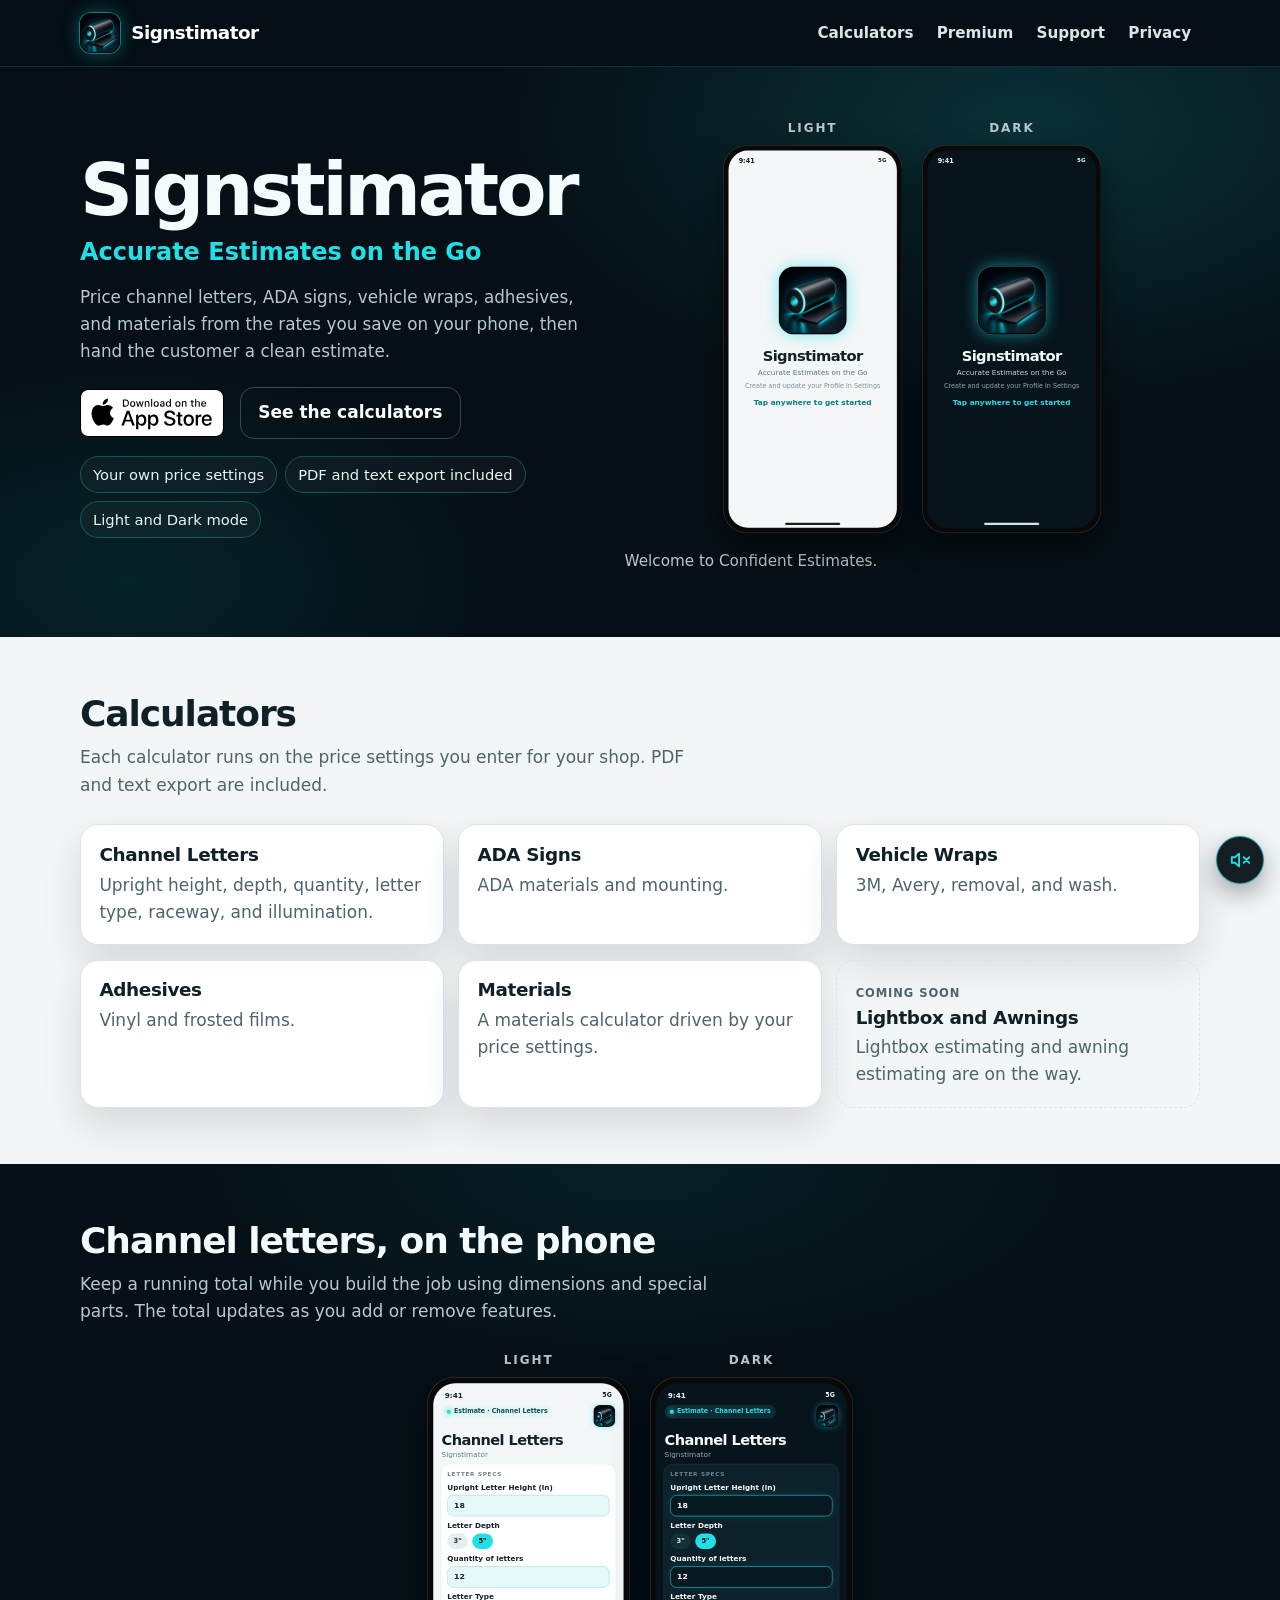
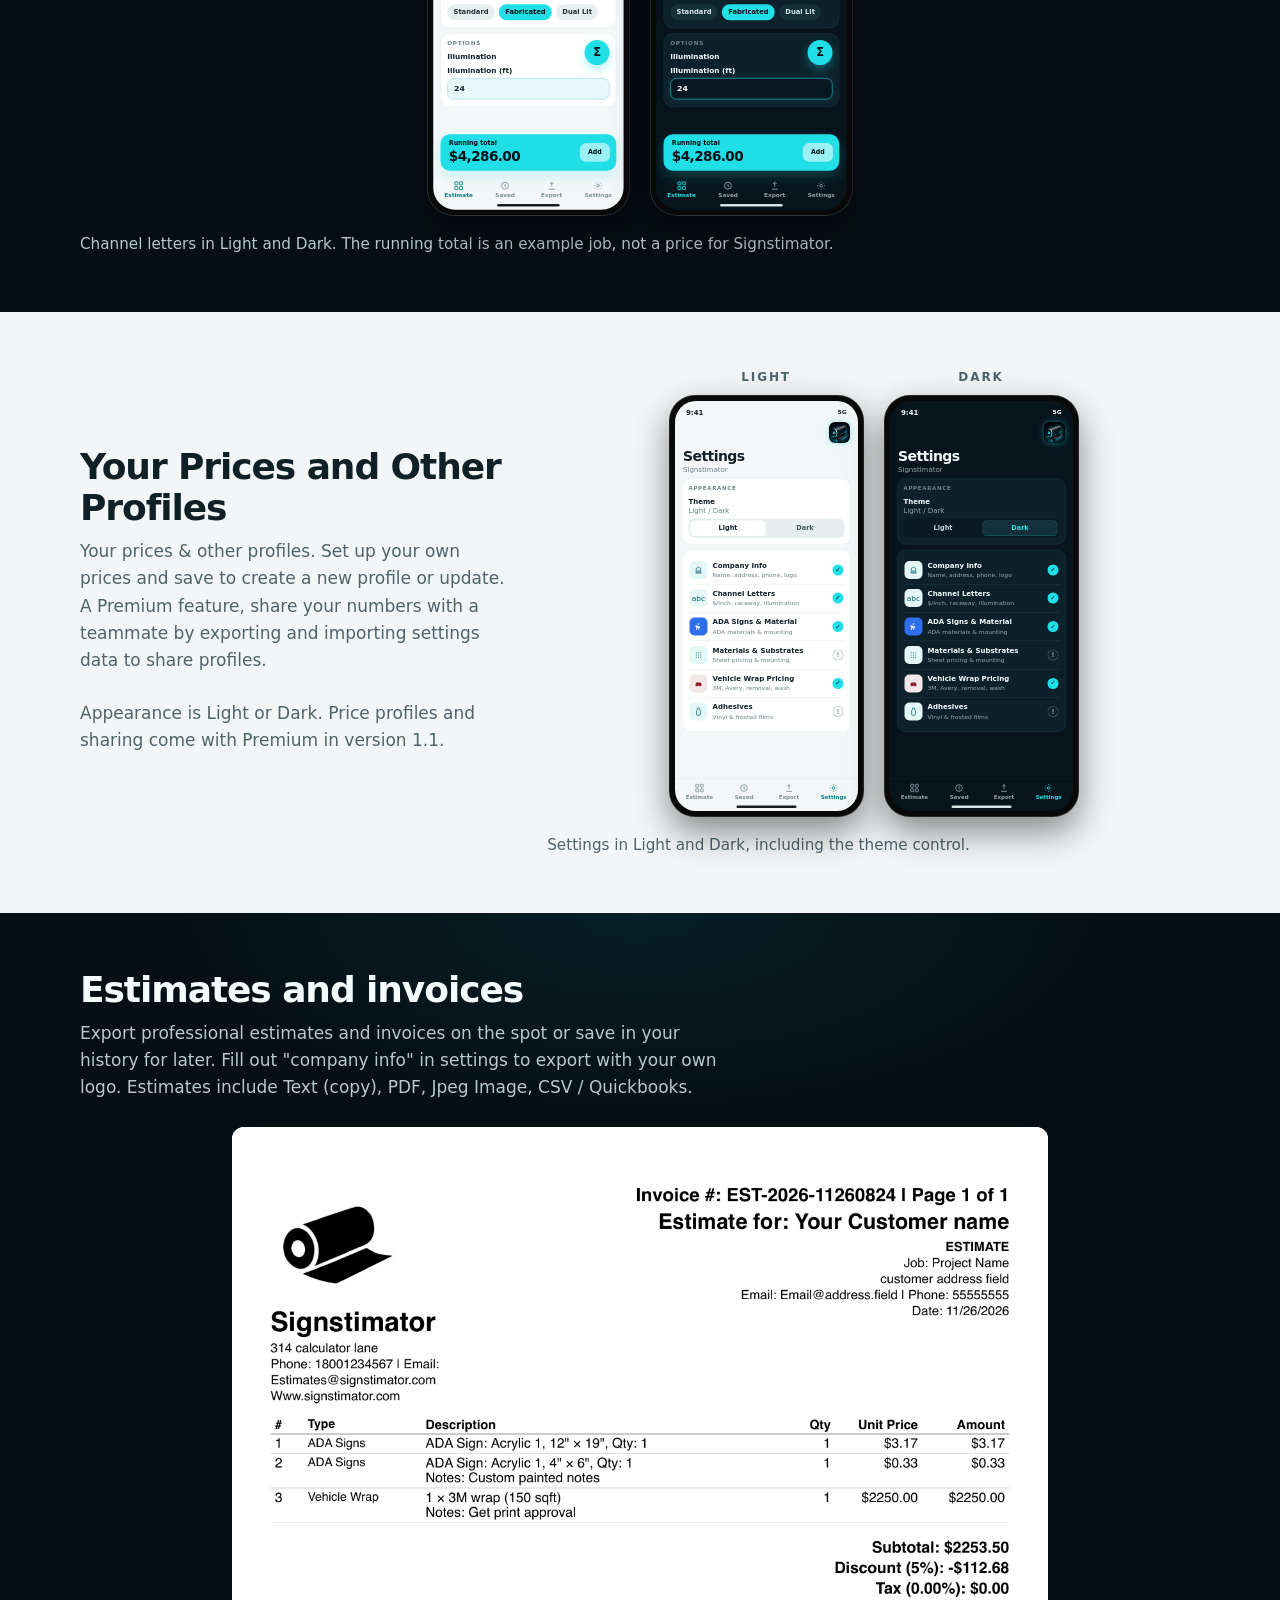
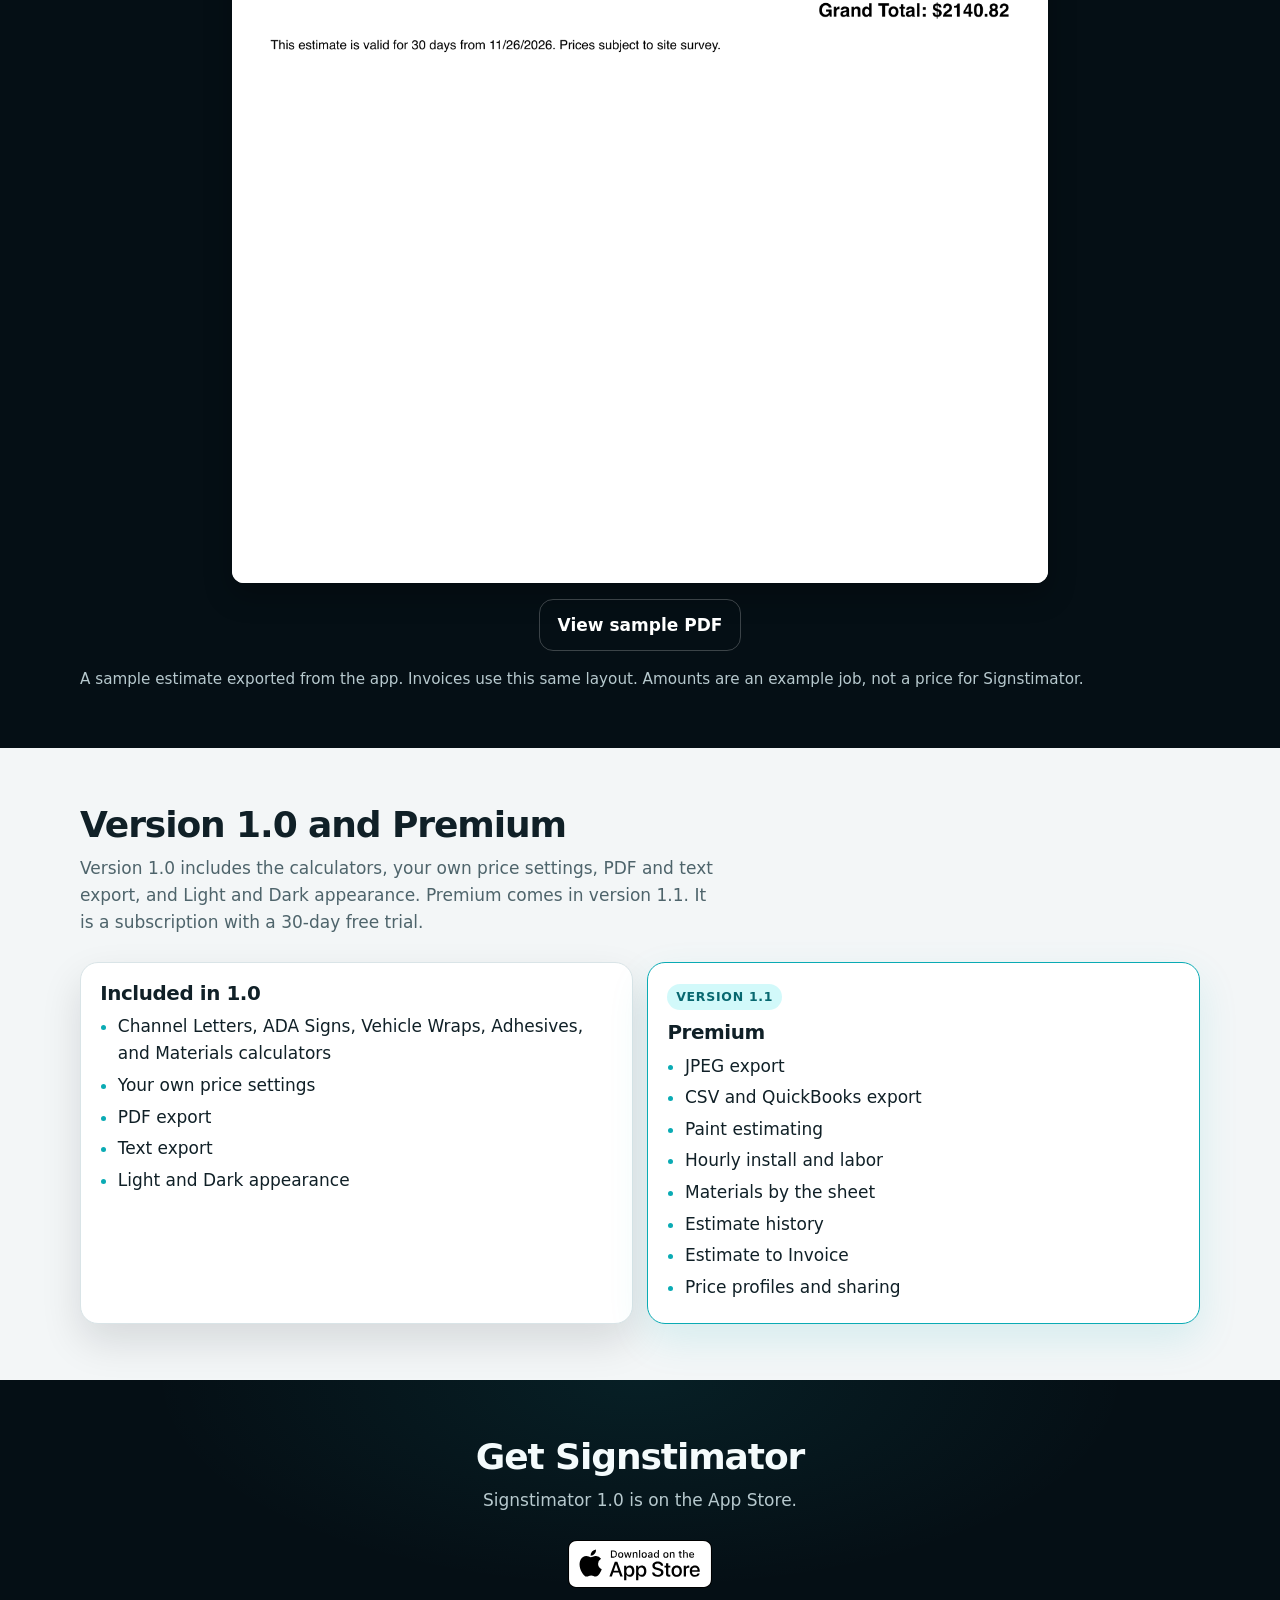
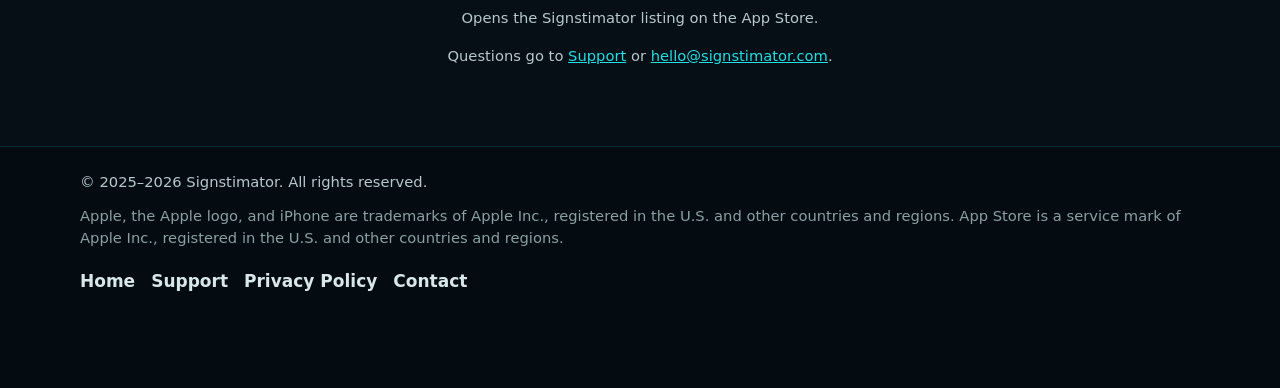
==== commit d2ddffe3: "Update index.html" ====
--- a/index.html
+++ b/index.html
@@ -236,8 +236,8 @@
     <section class="band band-light" id="settings">
       <div class="wrap split">
         <div>
-          <h2>Your prices, your logo</h2>
-          <p class="section-lead">Company name, address, phone, and logo live with the price settings that drive the calculators. Choose the logo from your photo library. The app does not ask for the camera or the microphone.</p>
+          <h2>Your Prices and Other Profiles</h2>
+          <p class="section-lead">Your prices & other profiles. Set up your own prices and save to create a new profile or update. A Premium feature, share your numbers with a teammate by exporting and importing settings data to share profiles.</p>
           <p class="section-lead">Appearance is Light or Dark. Price profiles and sharing come with Premium in version 1.1.</p>
         </div>
         <figure class="pair-figure">
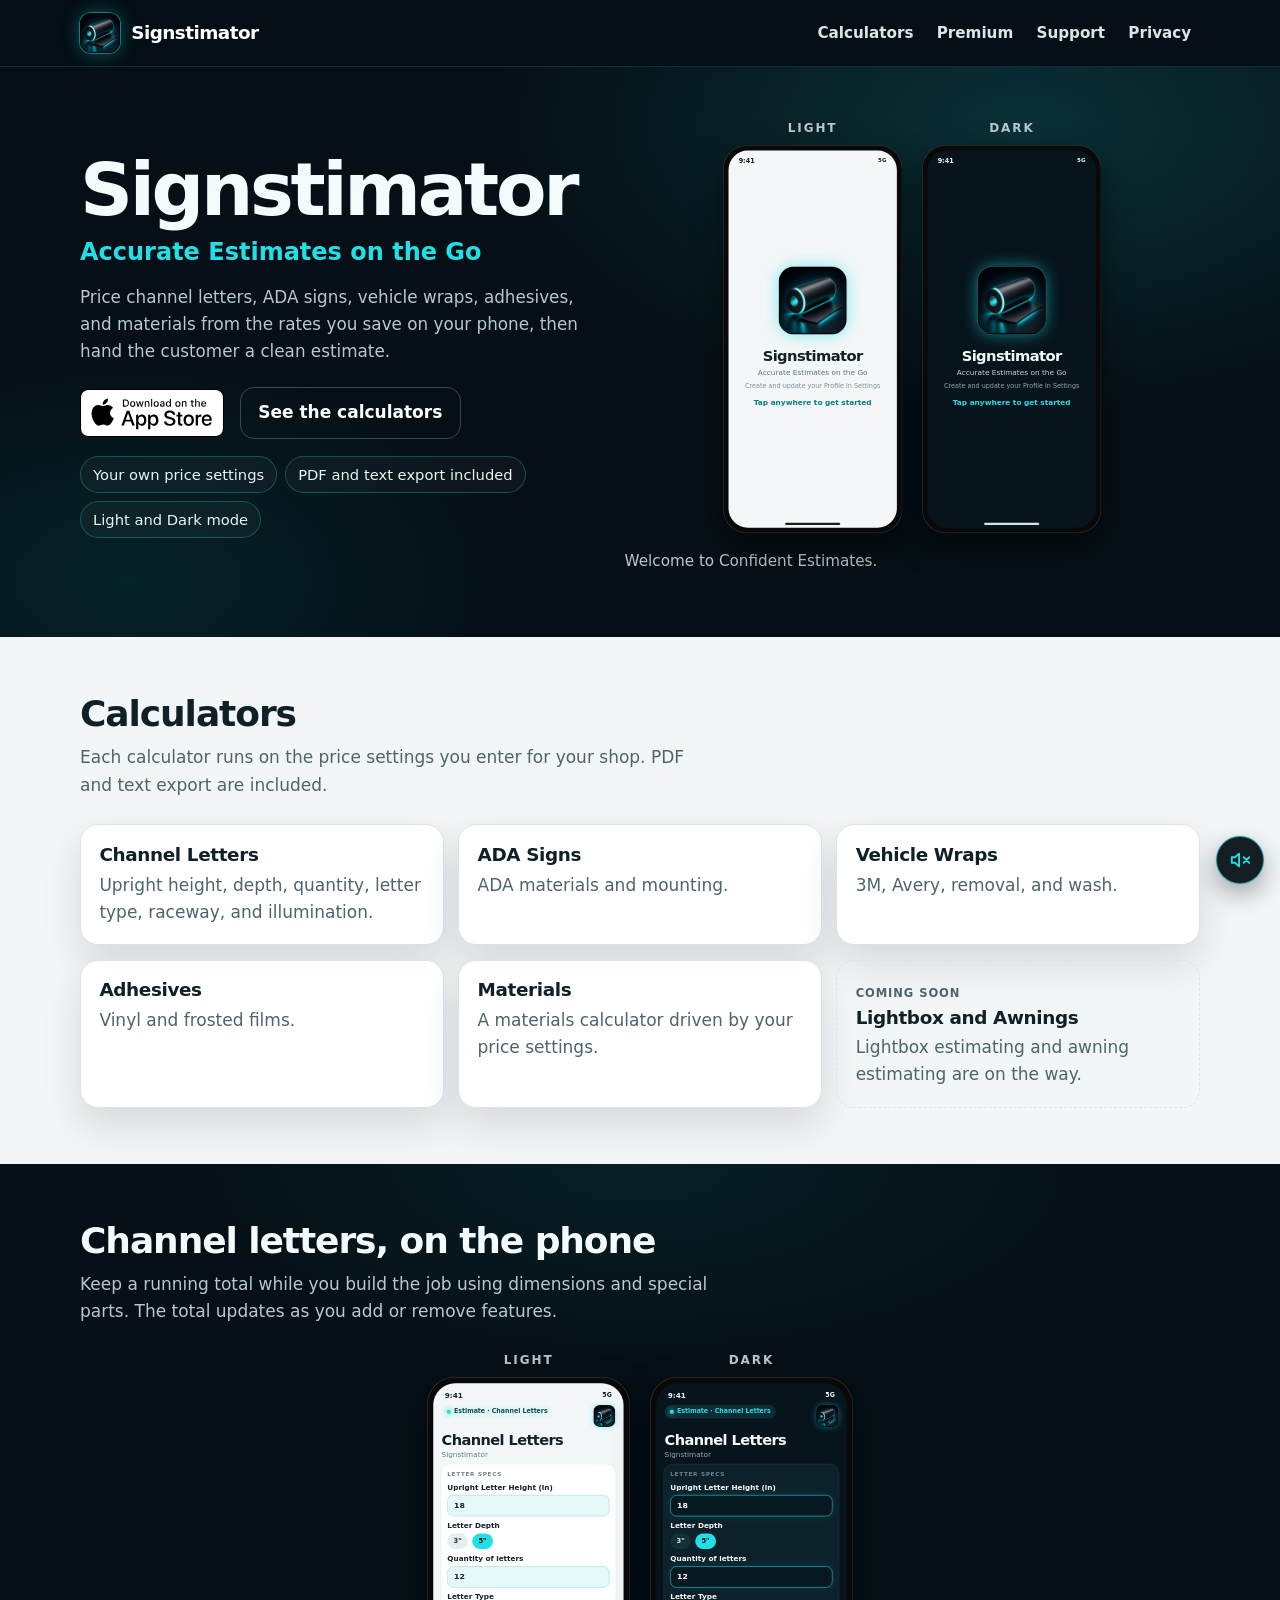
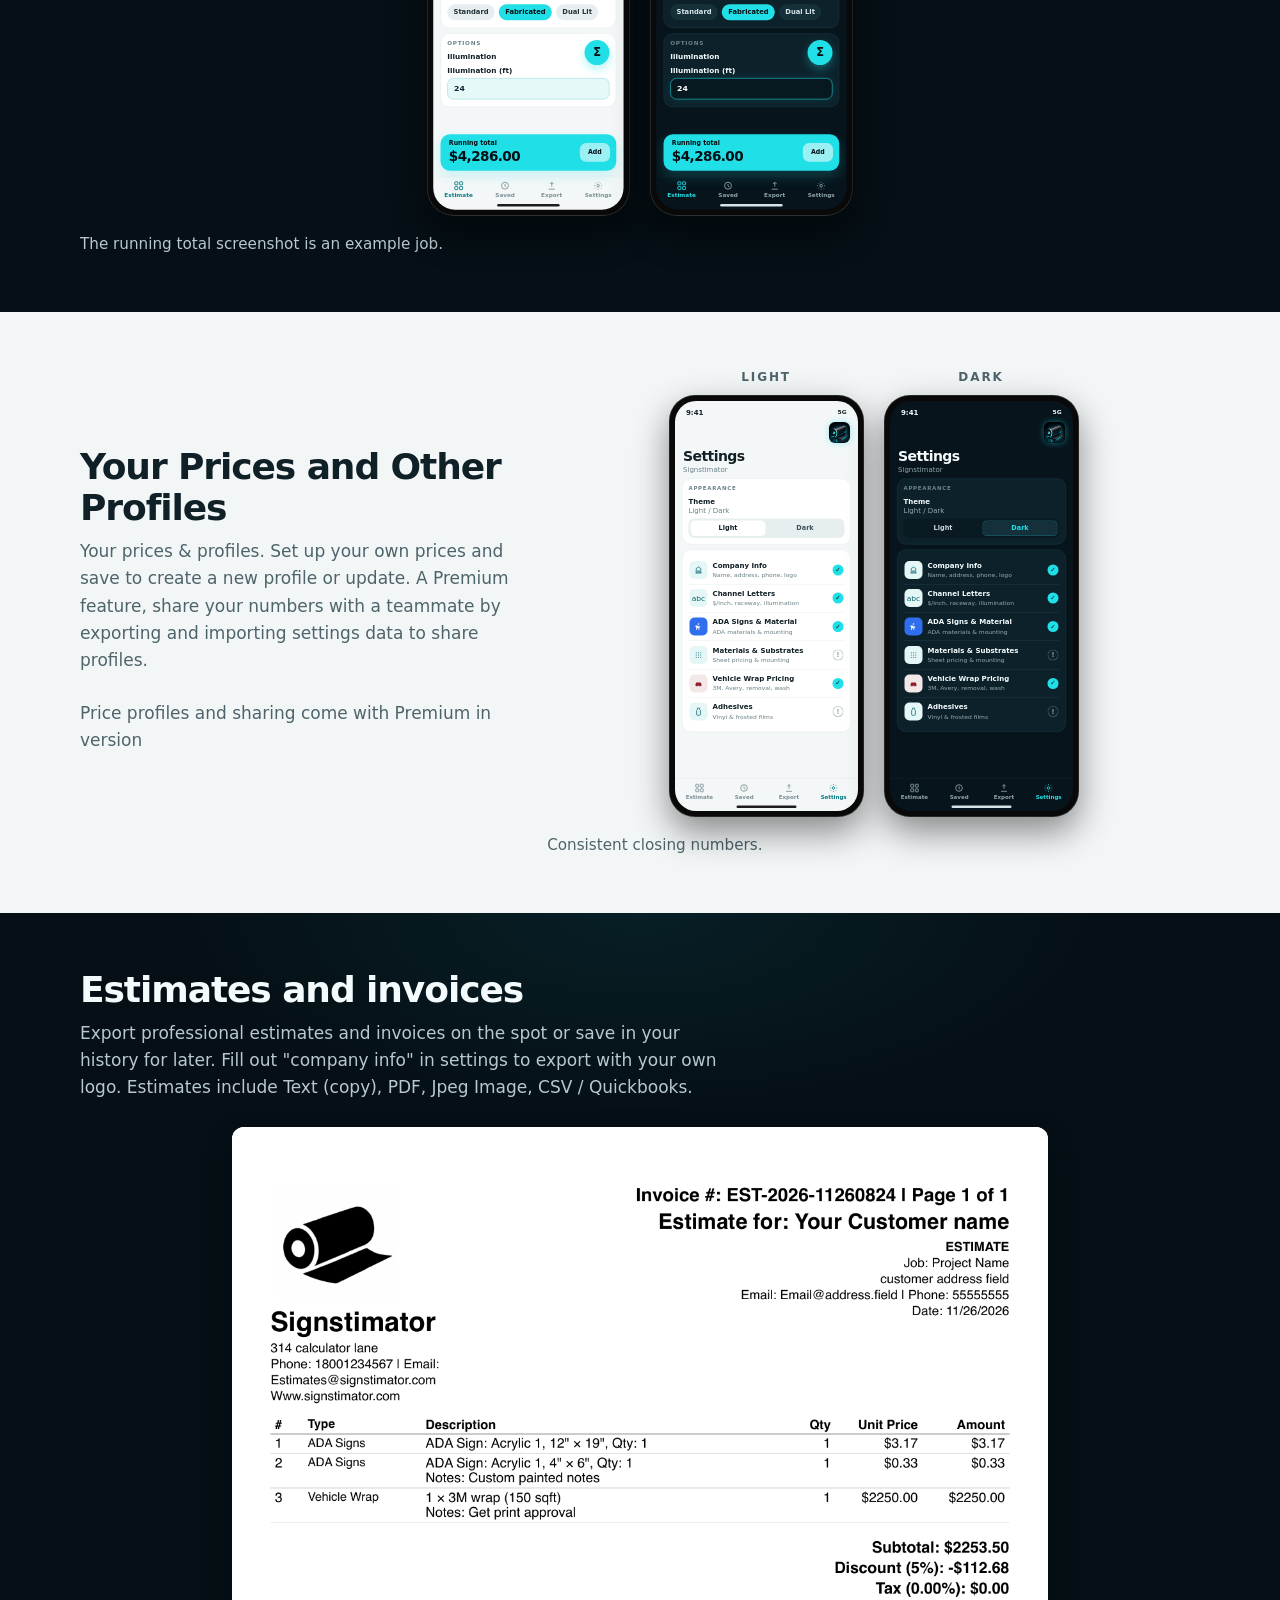
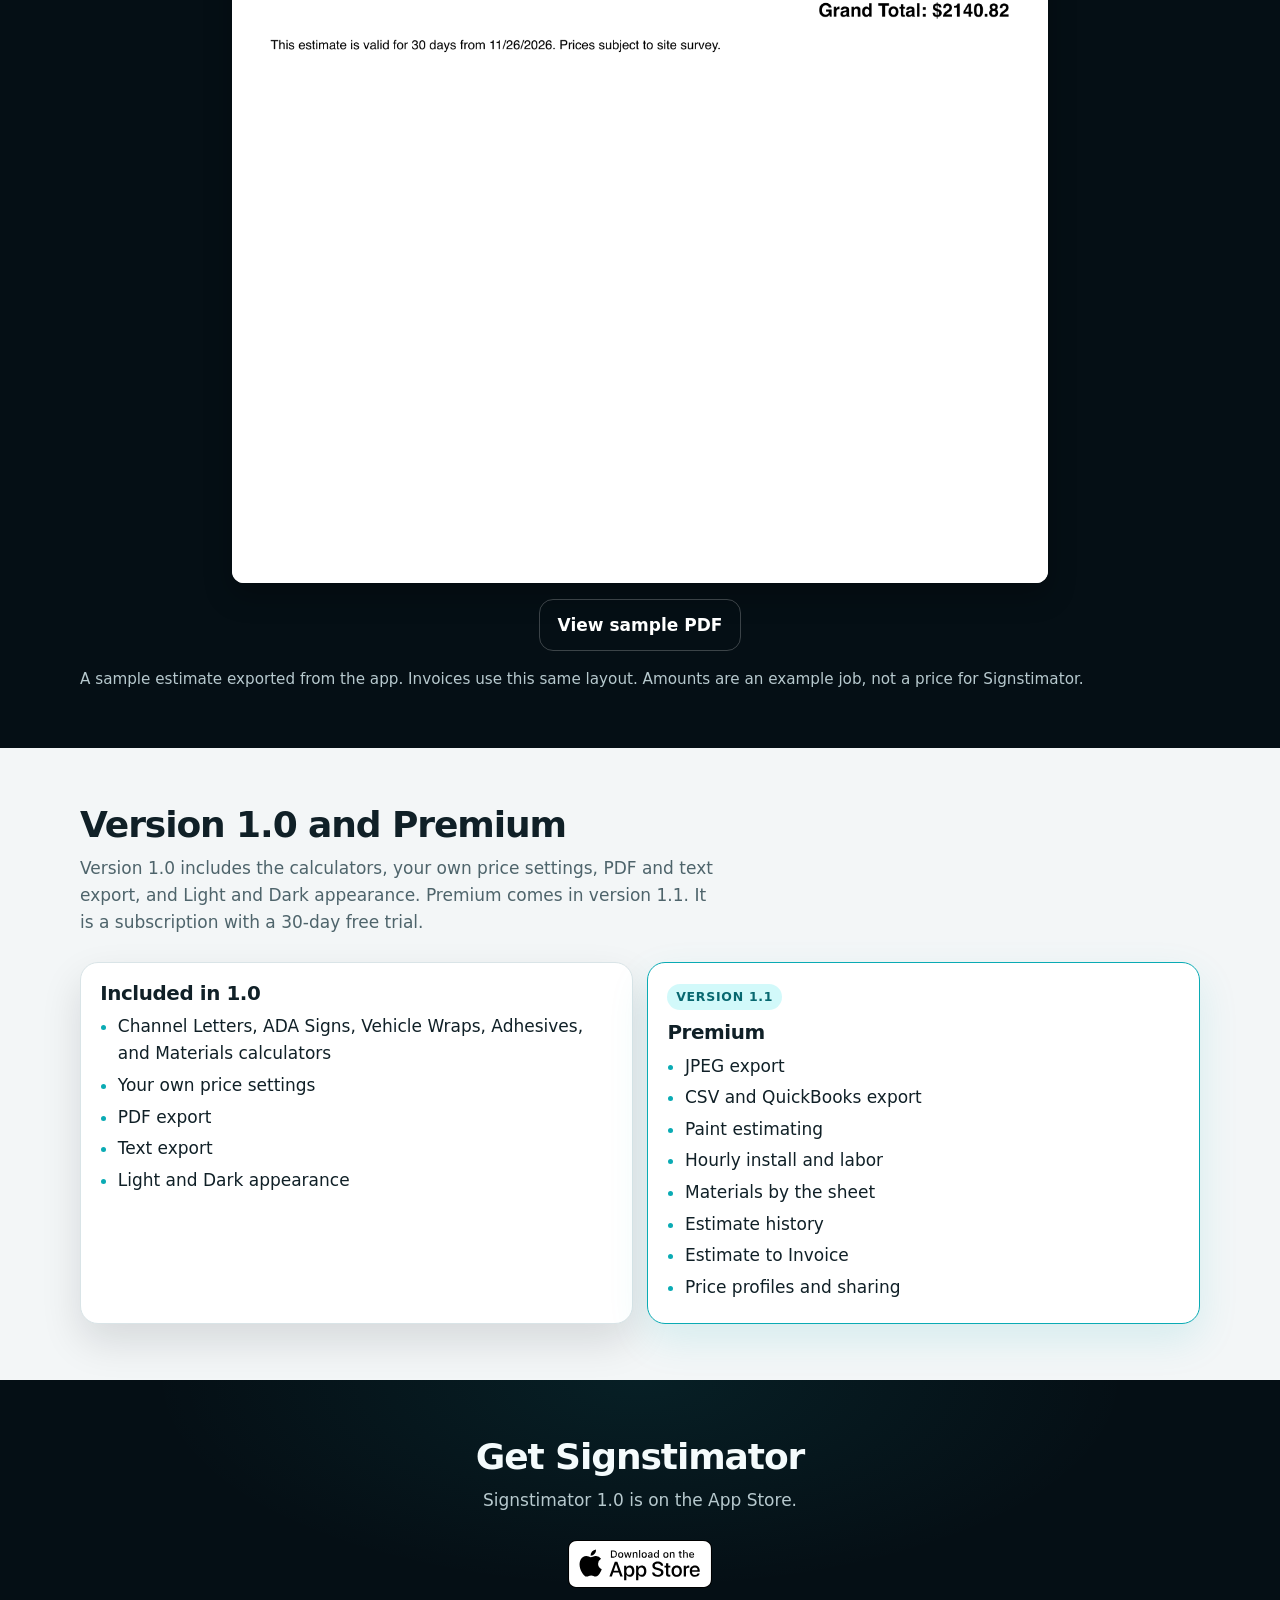
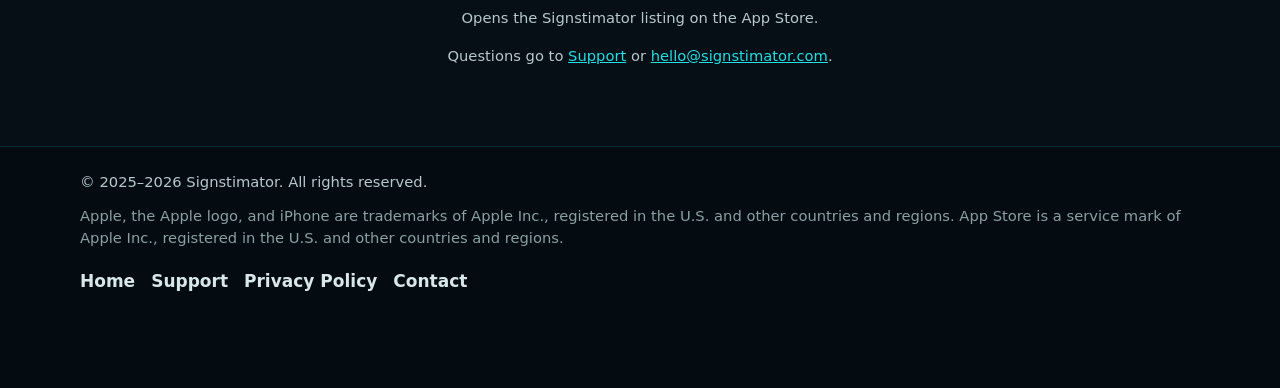
==== commit 07597a9e: "Revise figcaption content in index.html Updated figcaption text for clarity and conciseness." ====
--- a/index.html
+++ b/index.html
@@ -228,7 +228,7 @@
               </div></div></div>
             </div>
           </div>
-          <figcaption>Channel letters in Light and Dark. The running total is an example job, not a price for Signstimator.</figcaption>
+          <figcaption>The running total screenshot is an example job.</figcaption>
         </figure>
       </div>
     </section>
@@ -237,8 +237,8 @@
       <div class="wrap split">
         <div>
           <h2>Your Prices and Other Profiles</h2>
-          <p class="section-lead">Your prices & other profiles. Set up your own prices and save to create a new profile or update. A Premium feature, share your numbers with a teammate by exporting and importing settings data to share profiles.</p>
-          <p class="section-lead">Appearance is Light or Dark. Price profiles and sharing come with Premium in version 1.1.</p>
+          <p class="section-lead">Your prices & profiles. Set up your own prices and save to create a new profile or update. A Premium feature, share your numbers with a teammate by exporting and importing settings data to share profiles.</p>
+          <p class="section-lead">Price profiles and sharing come with Premium in version</p>
         </div>
         <figure class="pair-figure">
           <div class="phone-pair" aria-hidden="true">
@@ -313,7 +313,7 @@
               </div></div></div>
             </div>
           </div>
-          <figcaption>Settings in Light and Dark, including the theme control.</figcaption>
+          <figcaption>Consistent closing numbers.</figcaption>
         </figure>
       </div>
     </section>
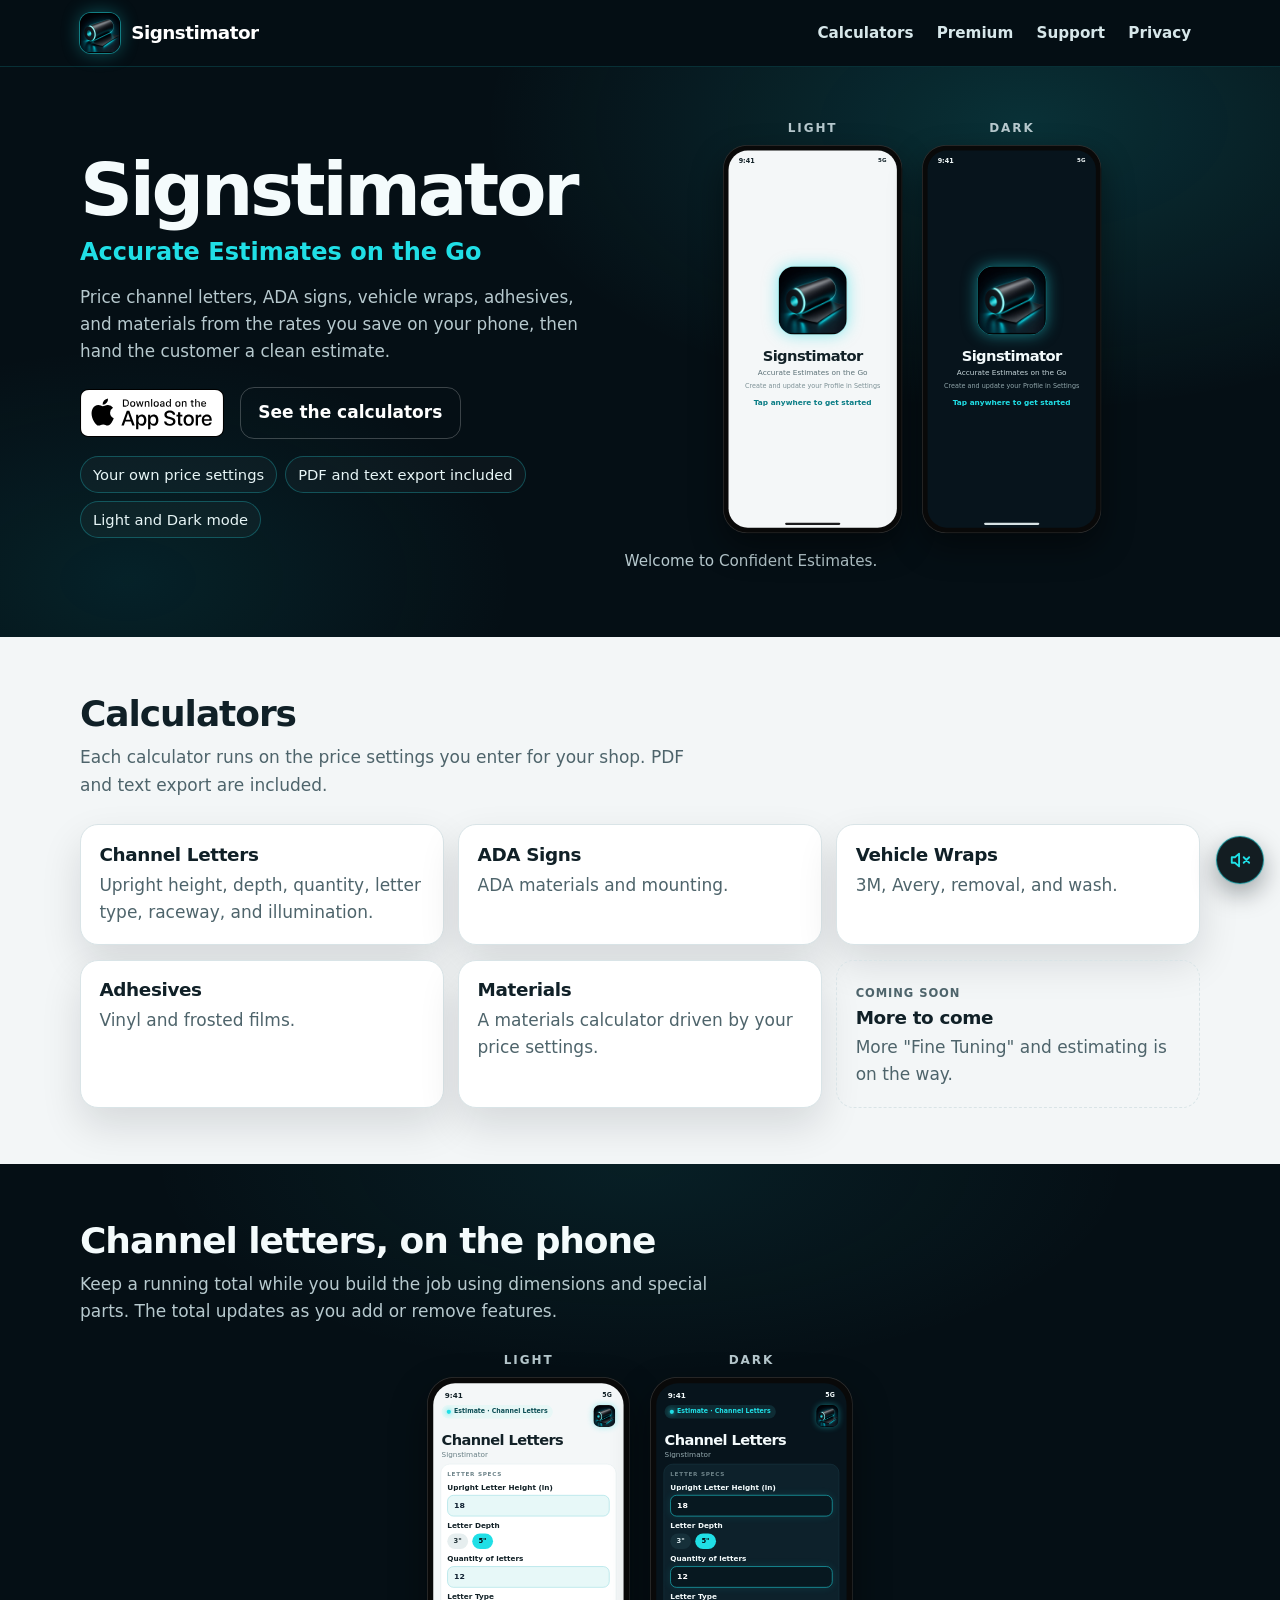
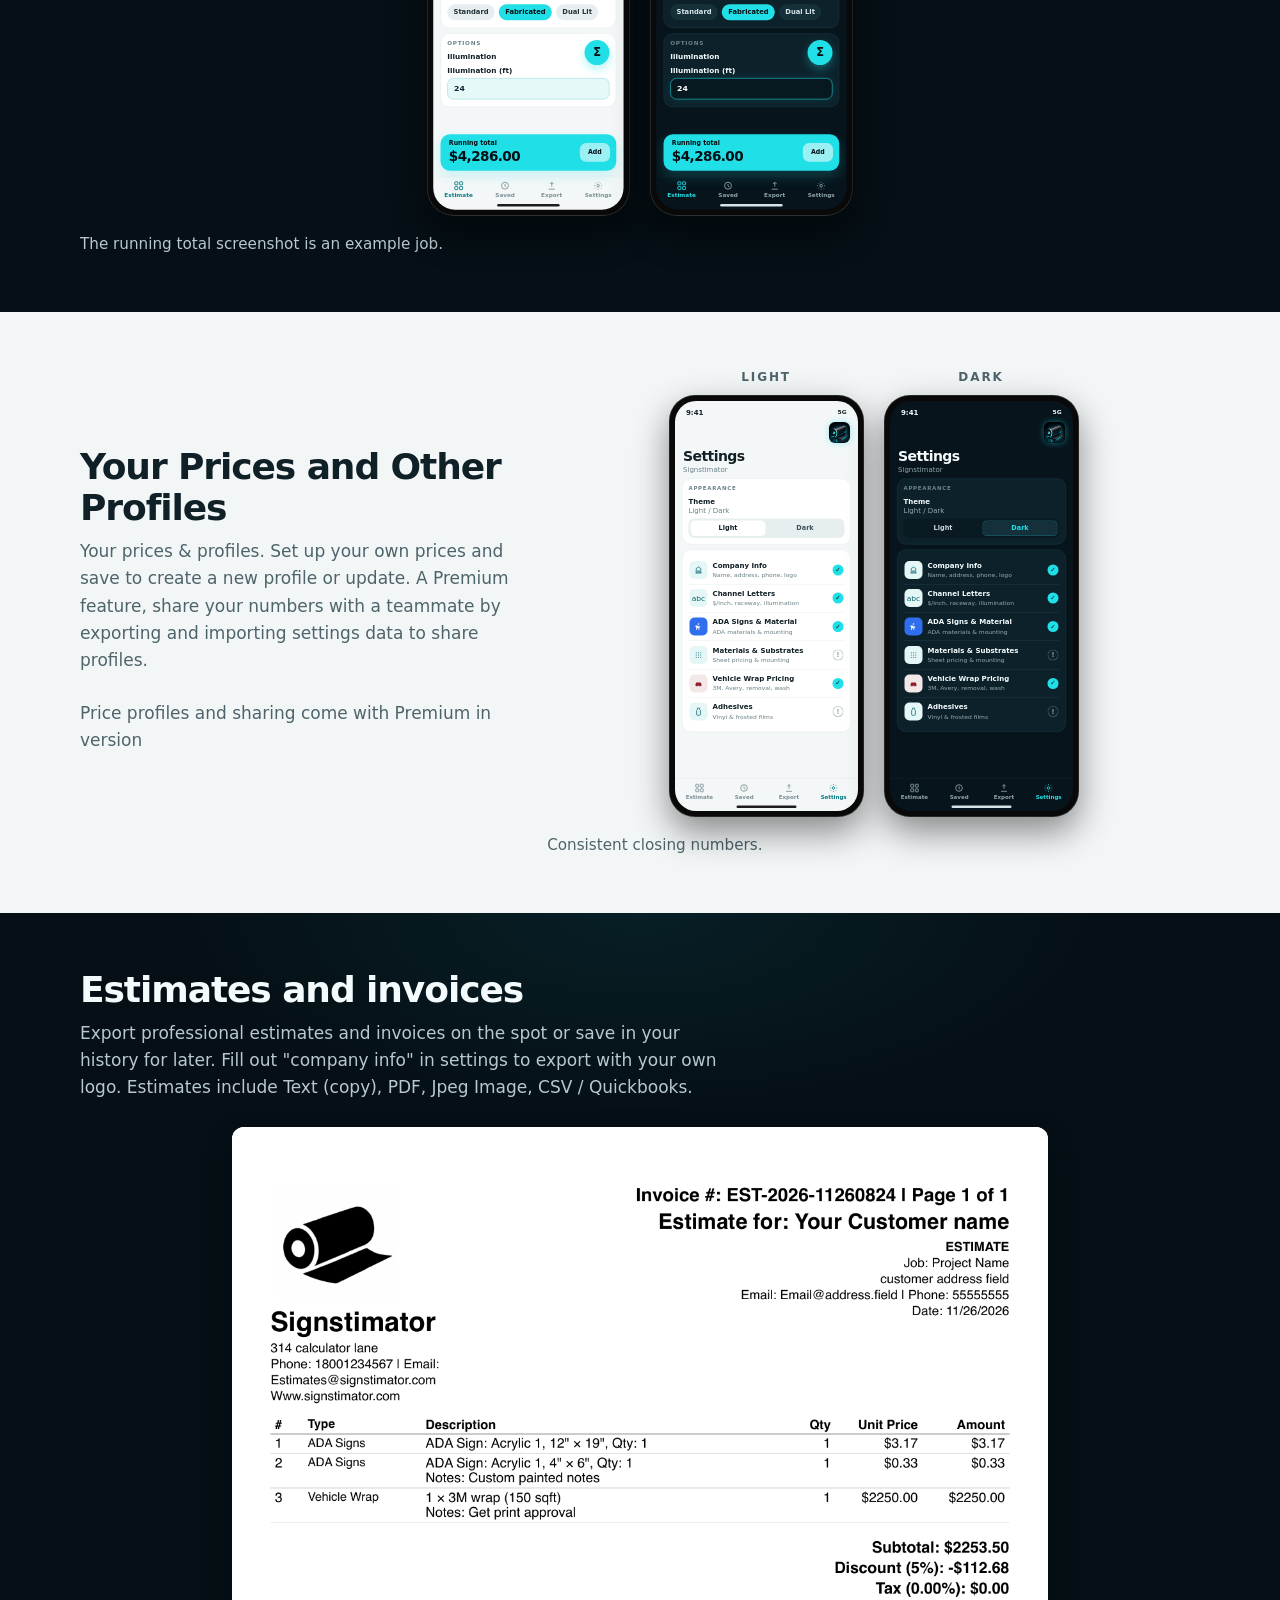
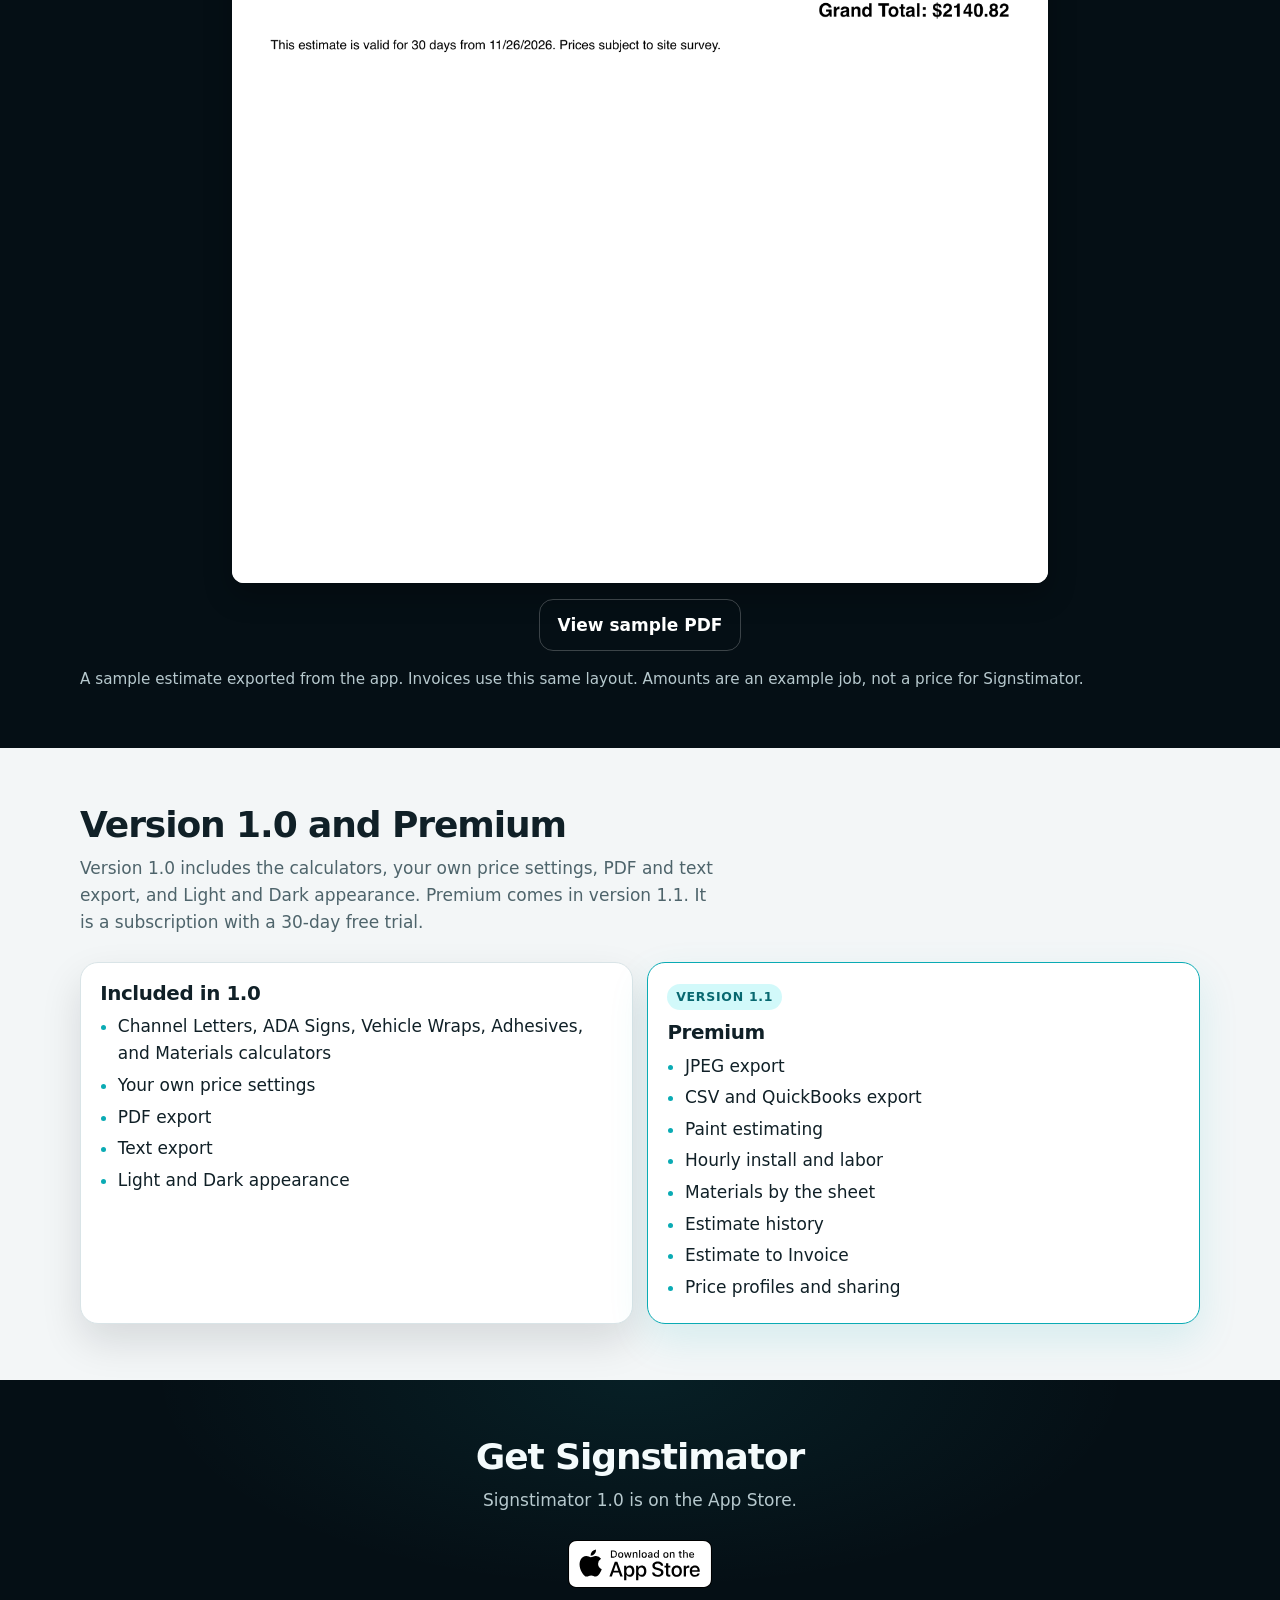
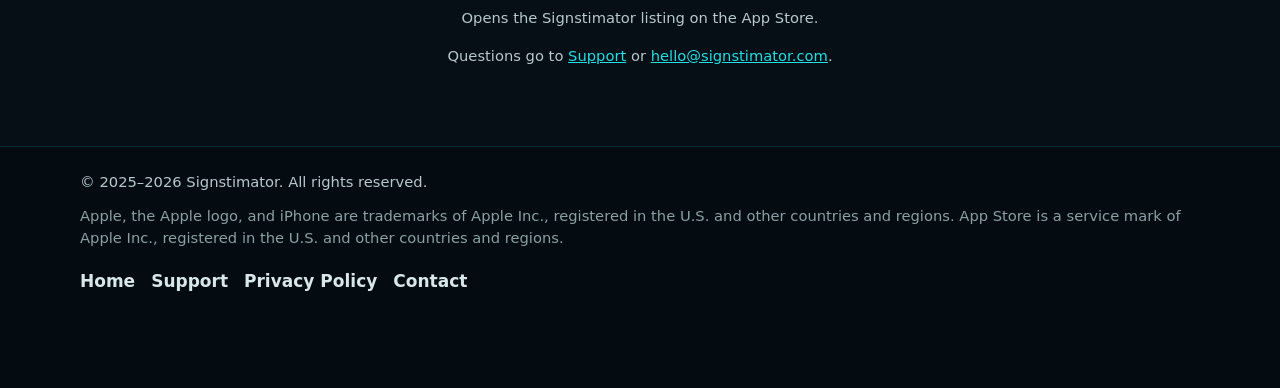
==== commit ffcb3948: "Update content for upcoming features section" ====
--- a/index.html
+++ b/index.html
@@ -126,8 +126,8 @@
           </article>
           <article class="card card-soon">
             <p class="soon-flag">Coming Soon</p>
-            <h3>Lightbox and Awnings</h3>
-            <p>Lightbox estimating and awning estimating are on the way.</p>
+            <h3>More to come</h3>
+            <p>More "Fine Tuning" and estimating is on the way.</p>
           </article>
         </div>
       </div>
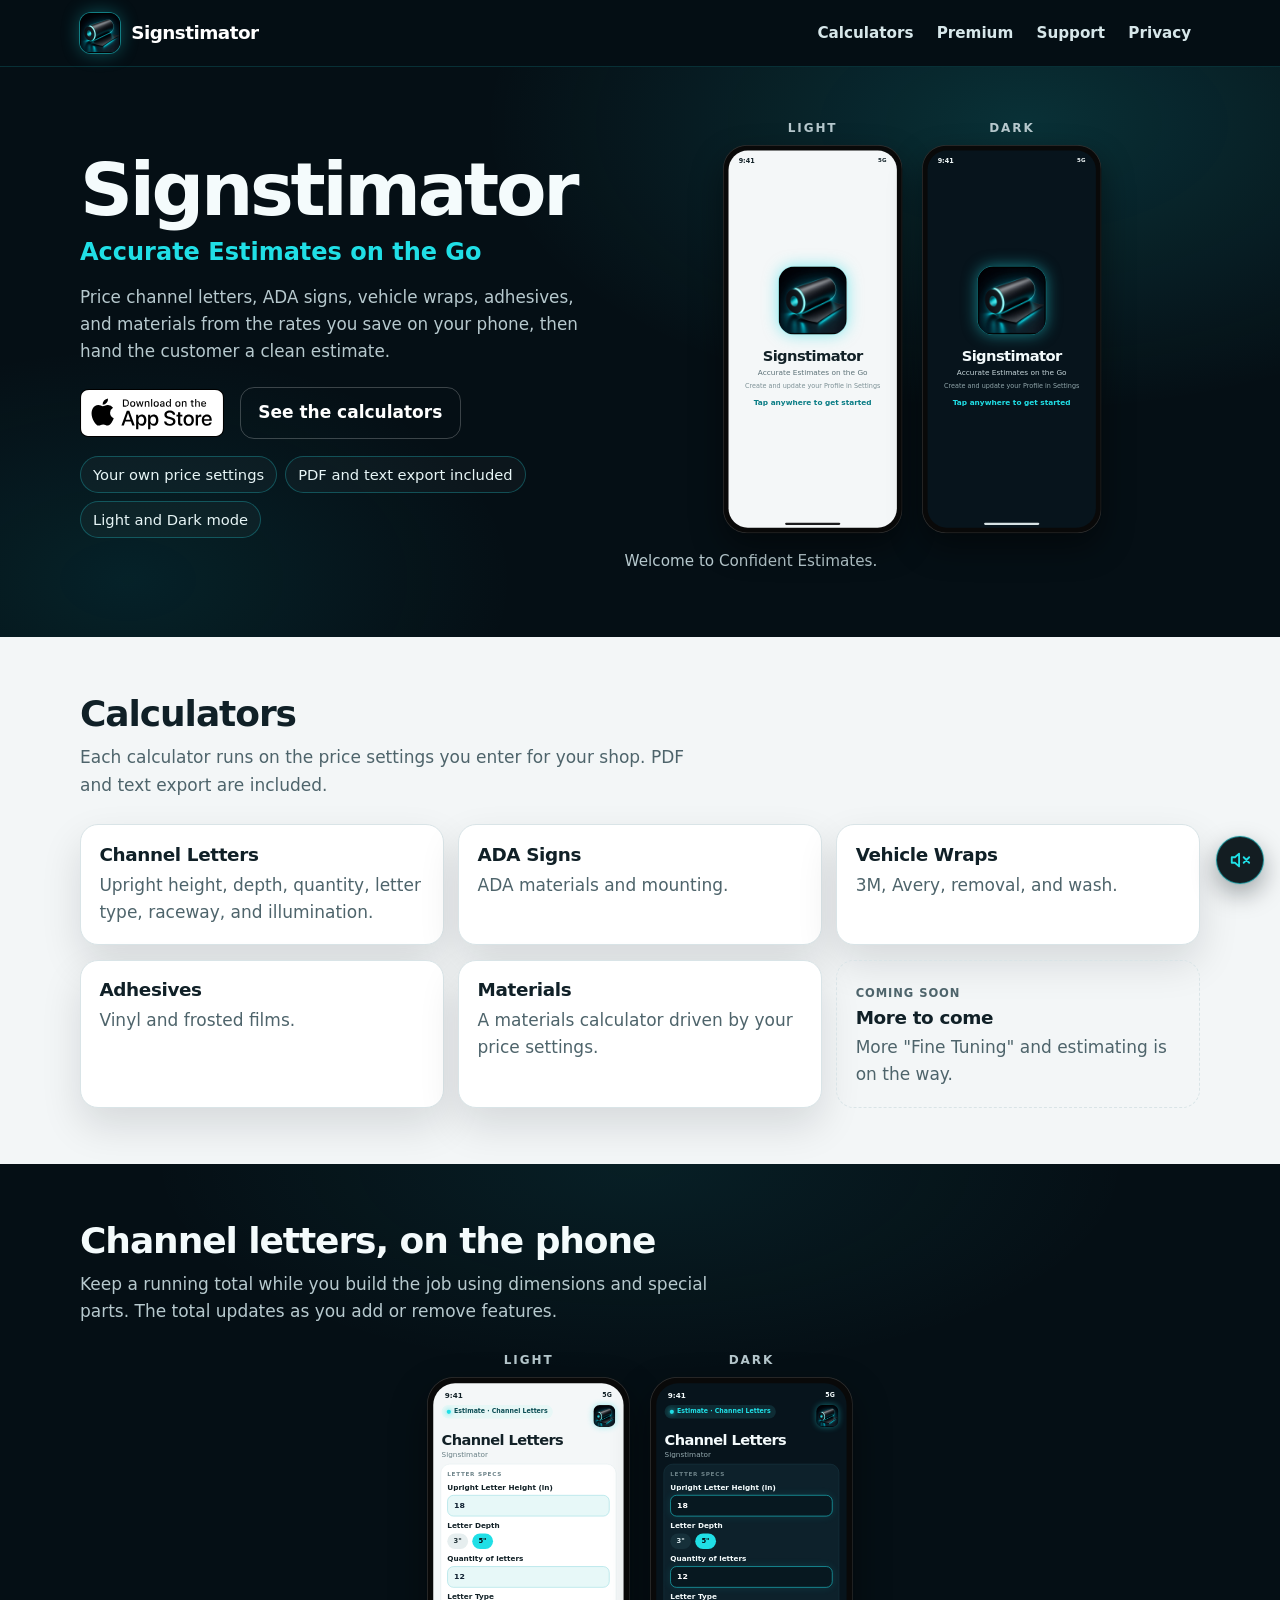
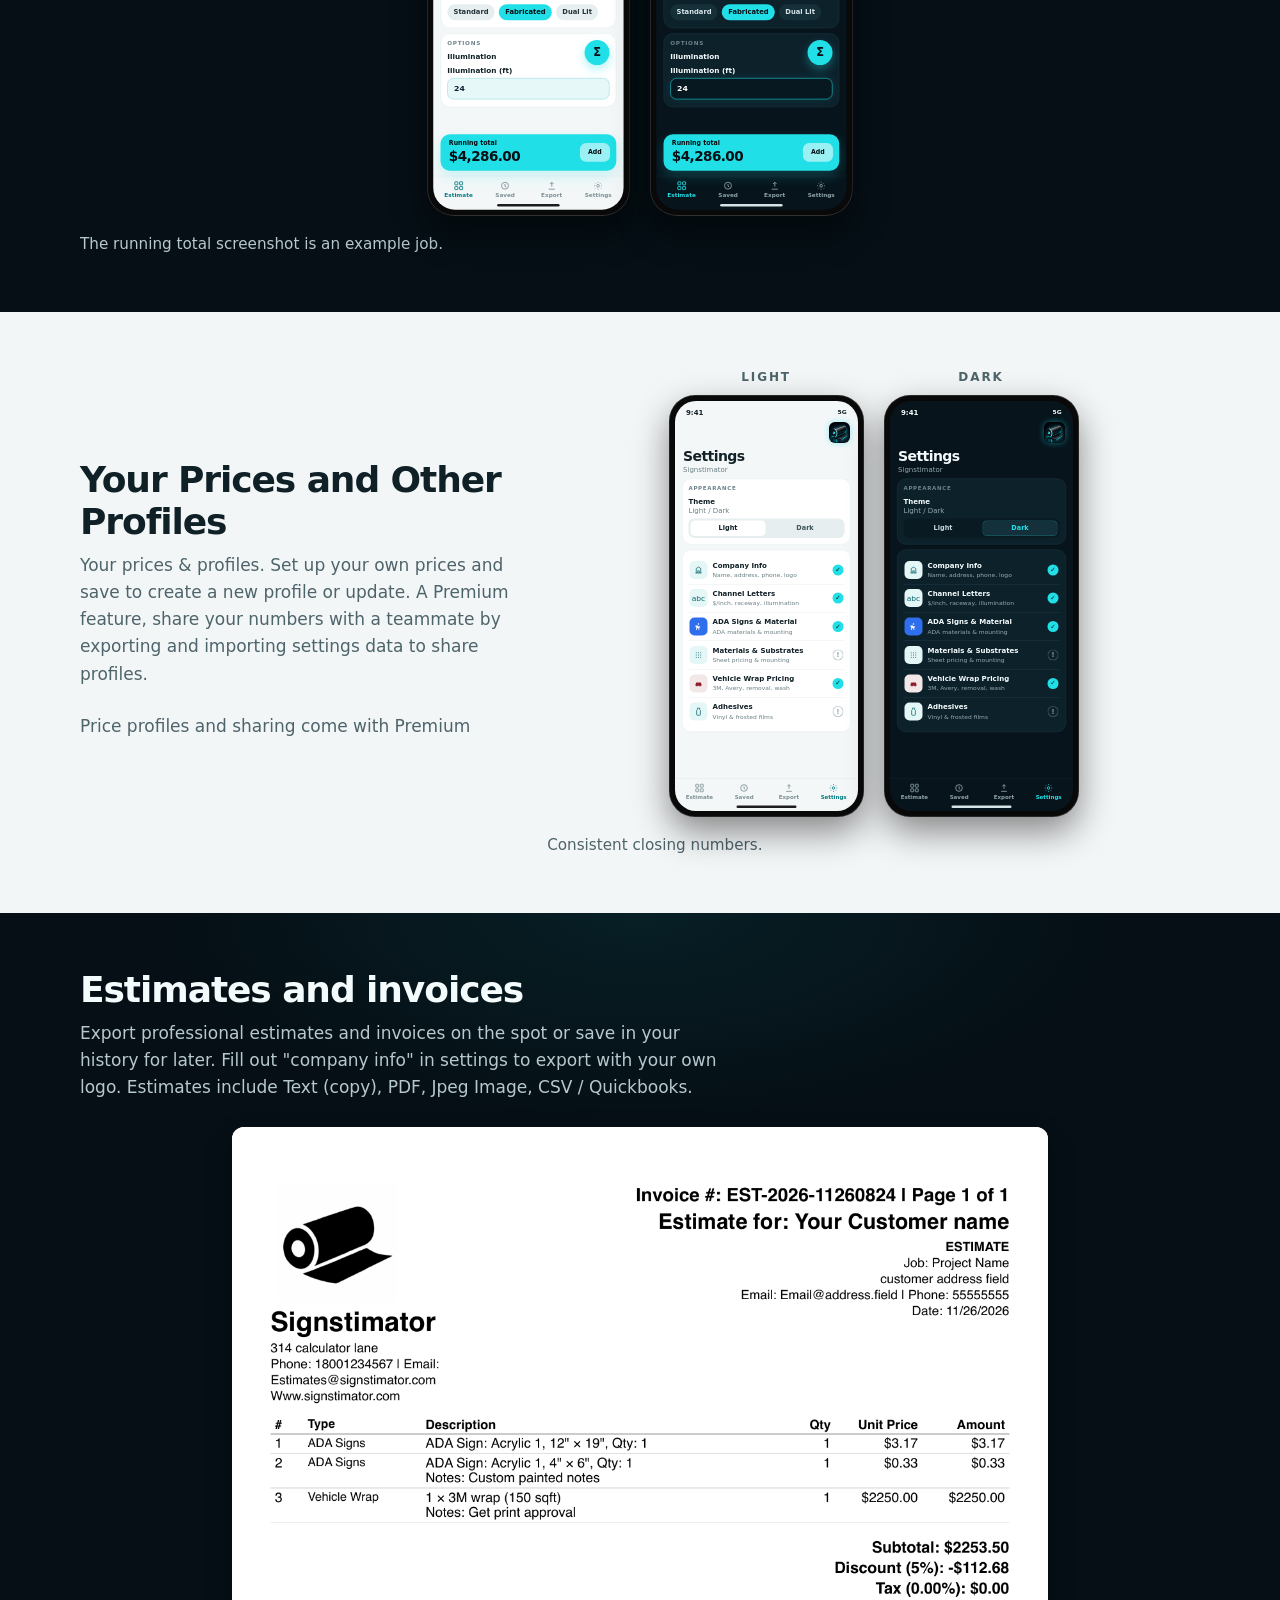
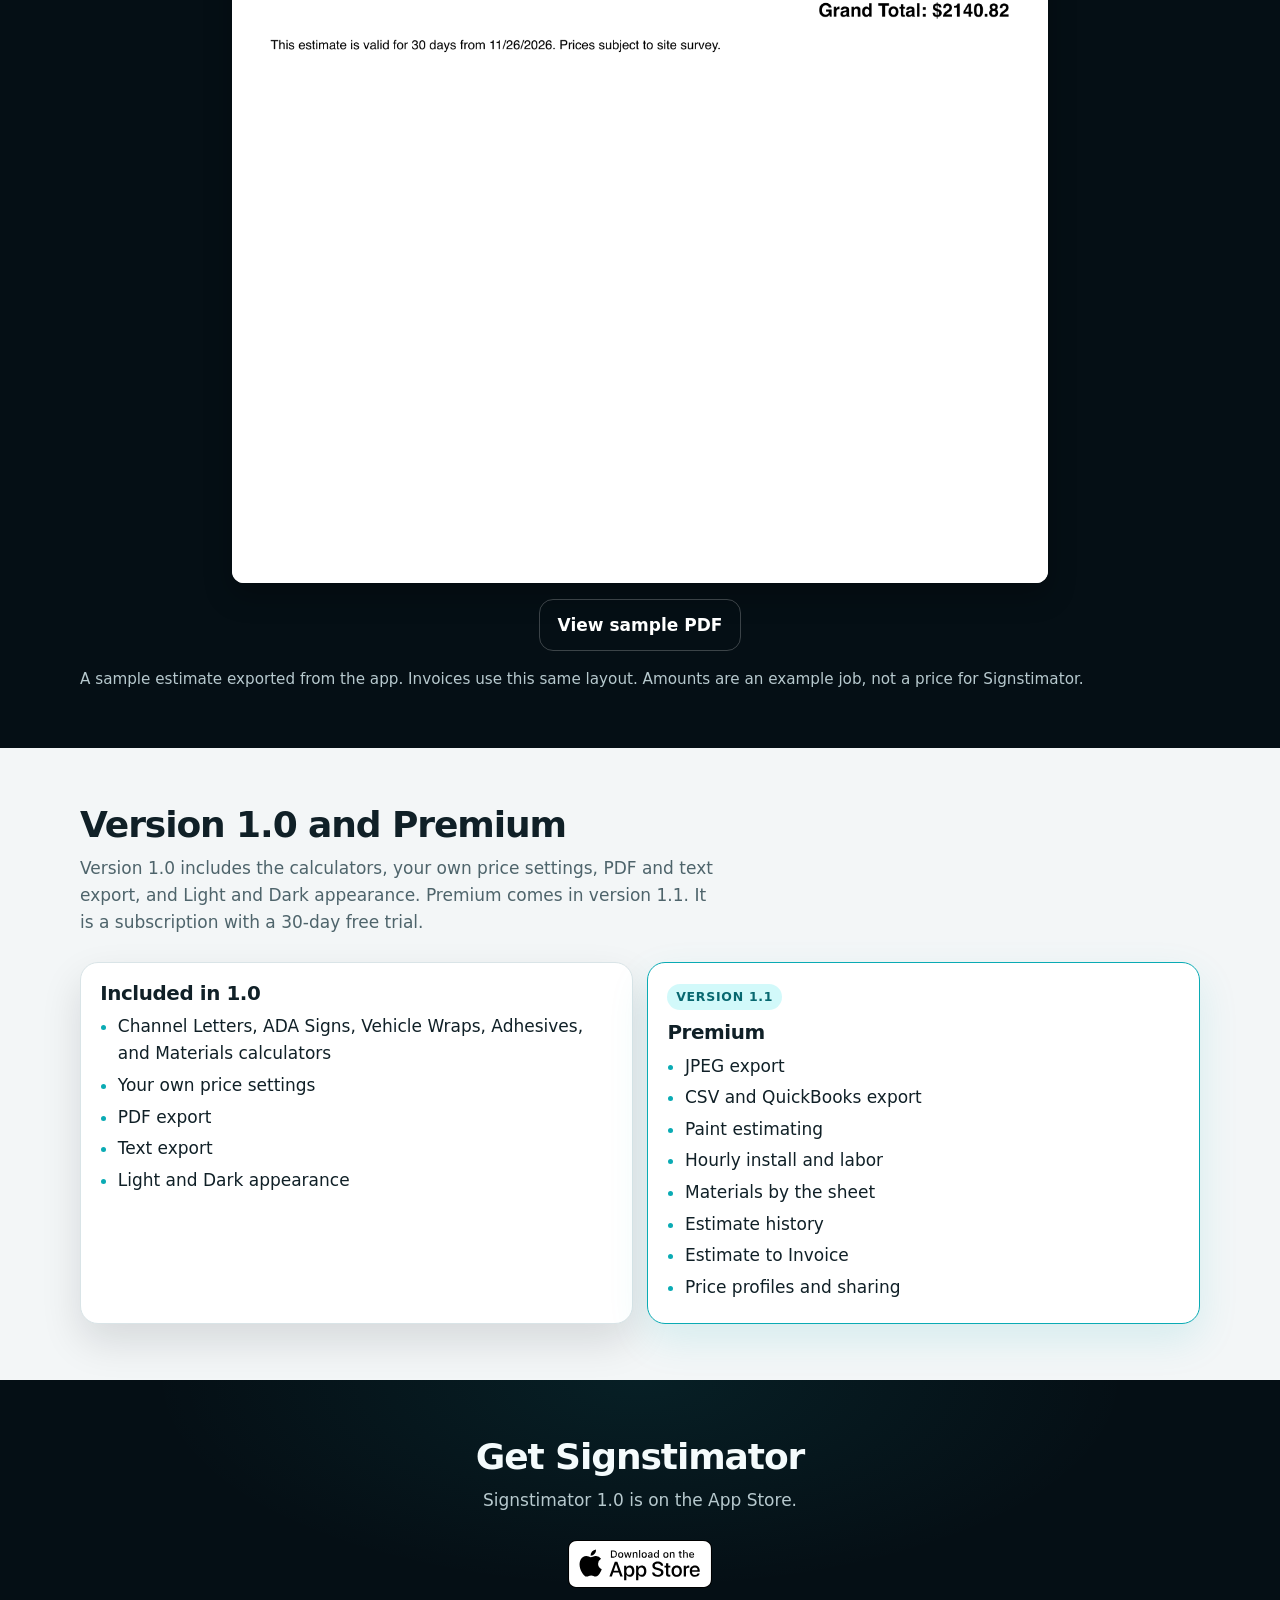
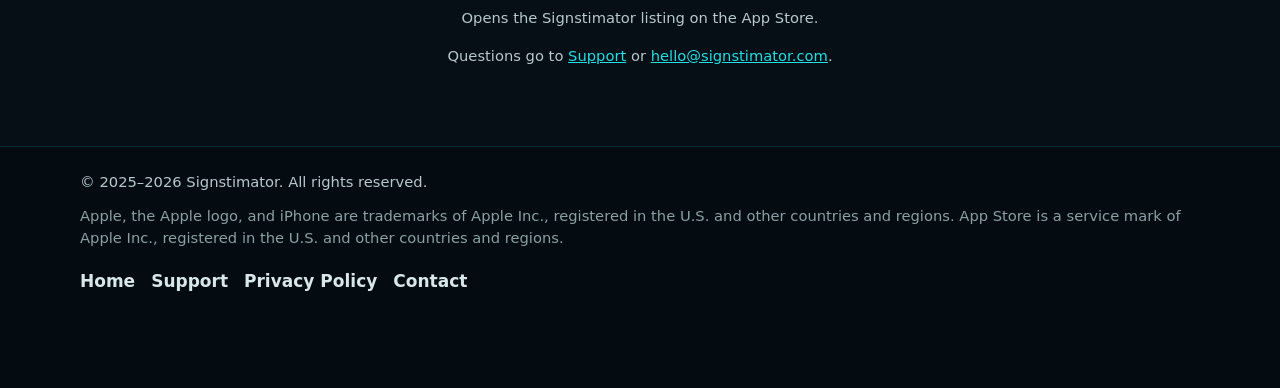
==== commit 24fe0d91: "Remove version mention from Premium feature text" ====
--- a/index.html
+++ b/index.html
@@ -238,7 +238,7 @@
         <div>
           <h2>Your Prices and Other Profiles</h2>
           <p class="section-lead">Your prices & profiles. Set up your own prices and save to create a new profile or update. A Premium feature, share your numbers with a teammate by exporting and importing settings data to share profiles.</p>
-          <p class="section-lead">Price profiles and sharing come with Premium in version</p>
+          <p class="section-lead">Price profiles and sharing come with Premium</p>
         </div>
         <figure class="pair-figure">
           <div class="phone-pair" aria-hidden="true">
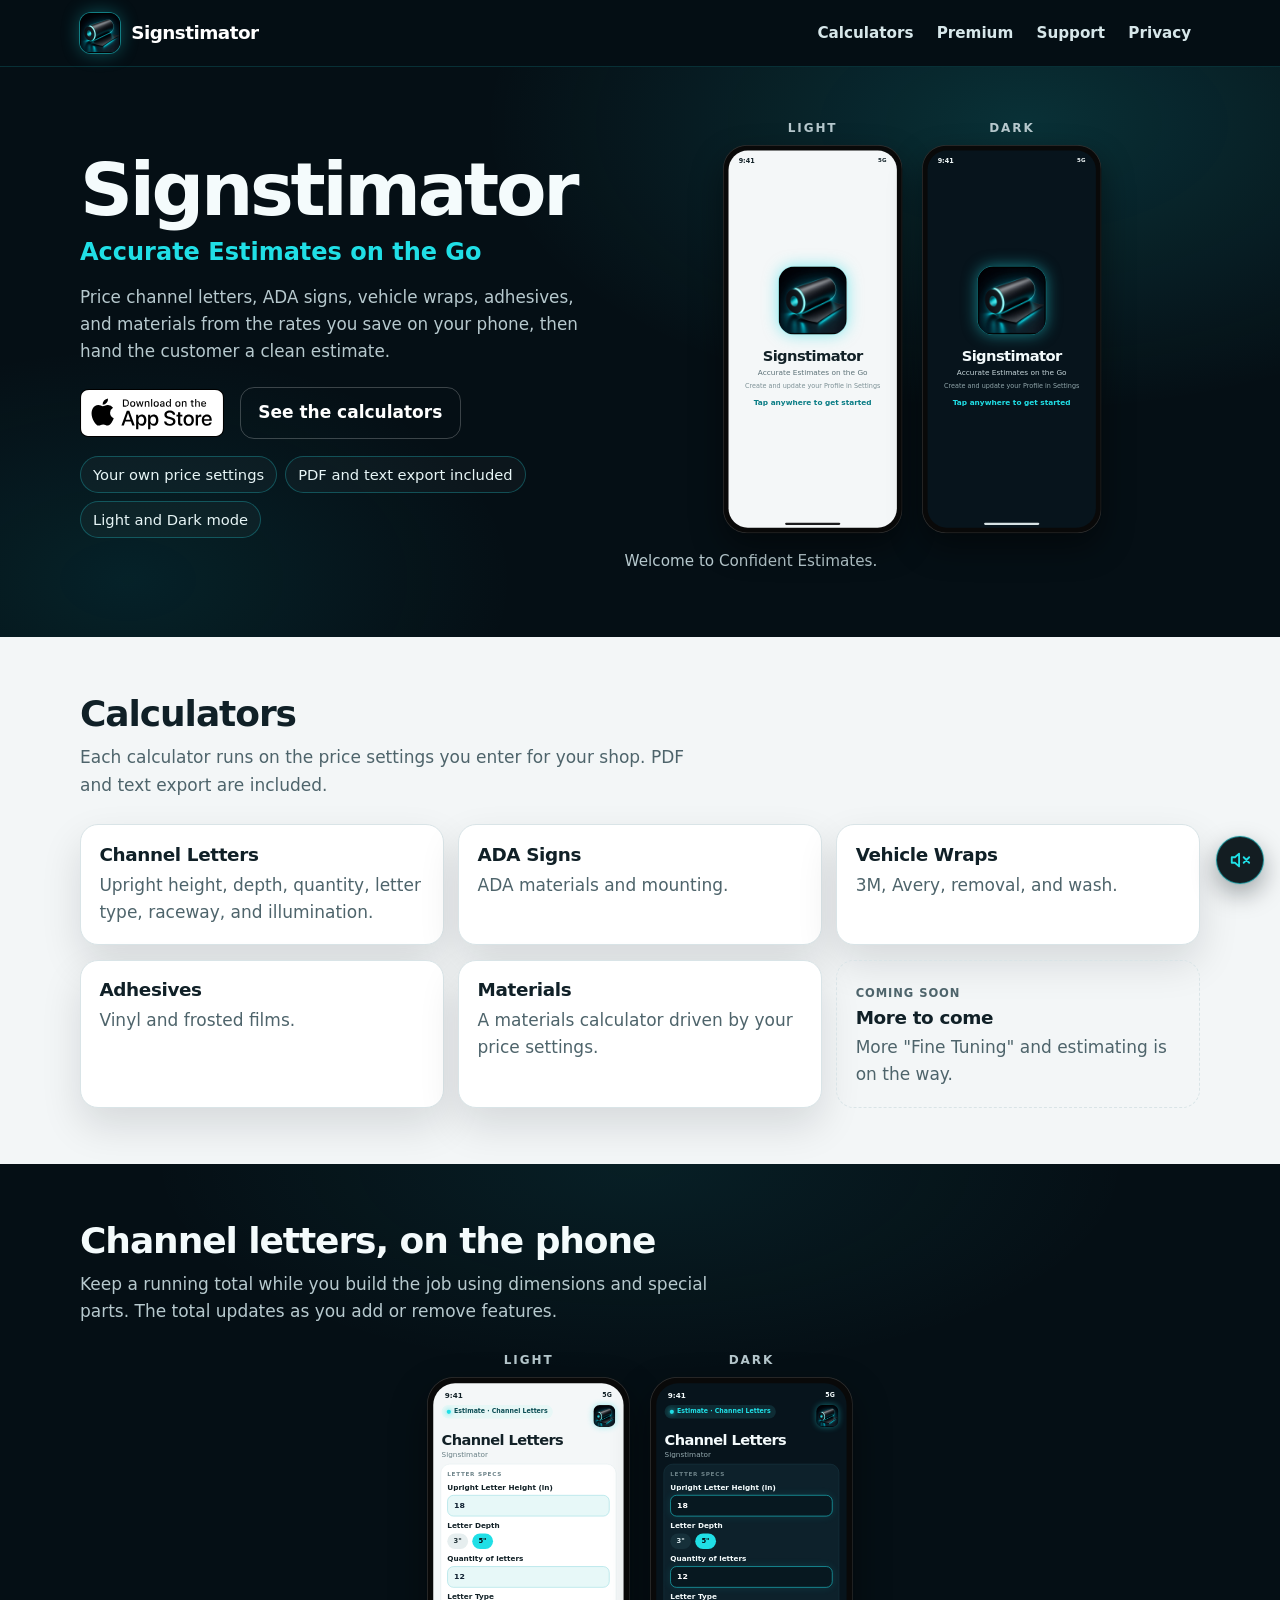
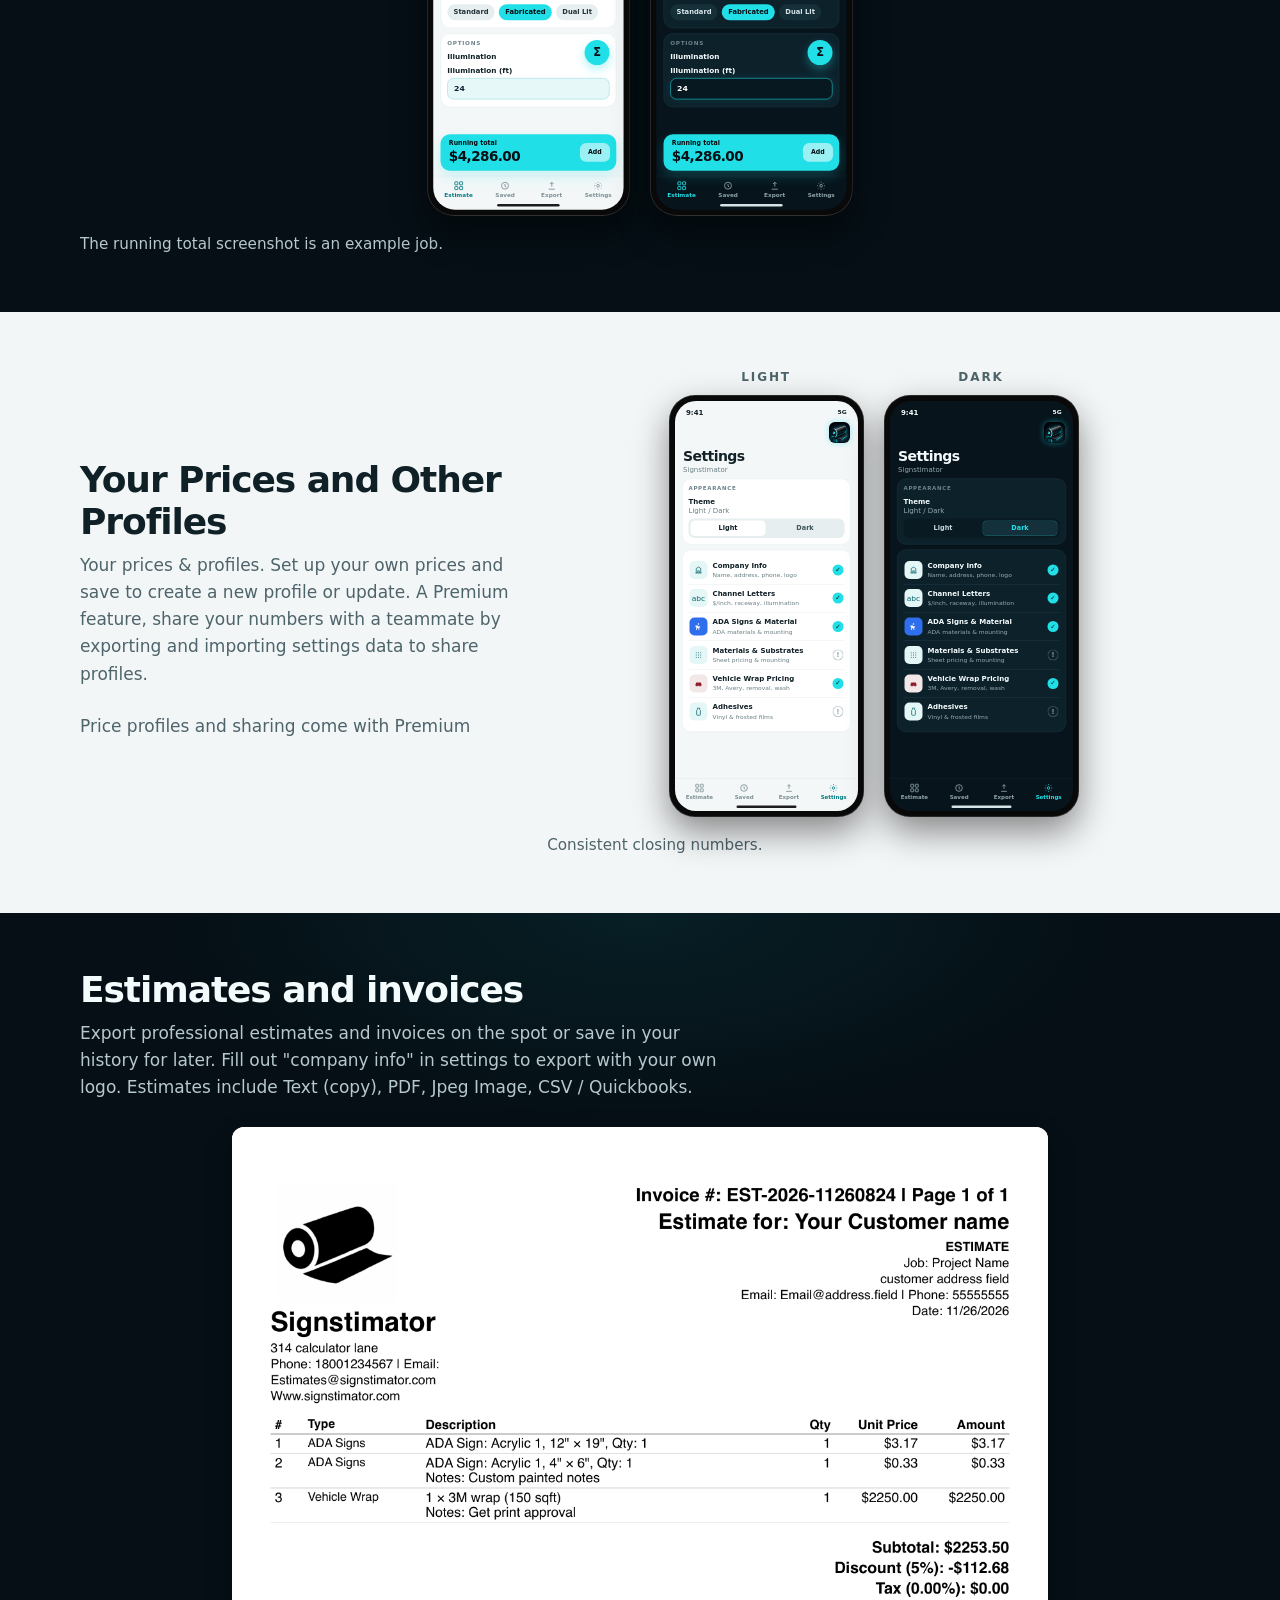
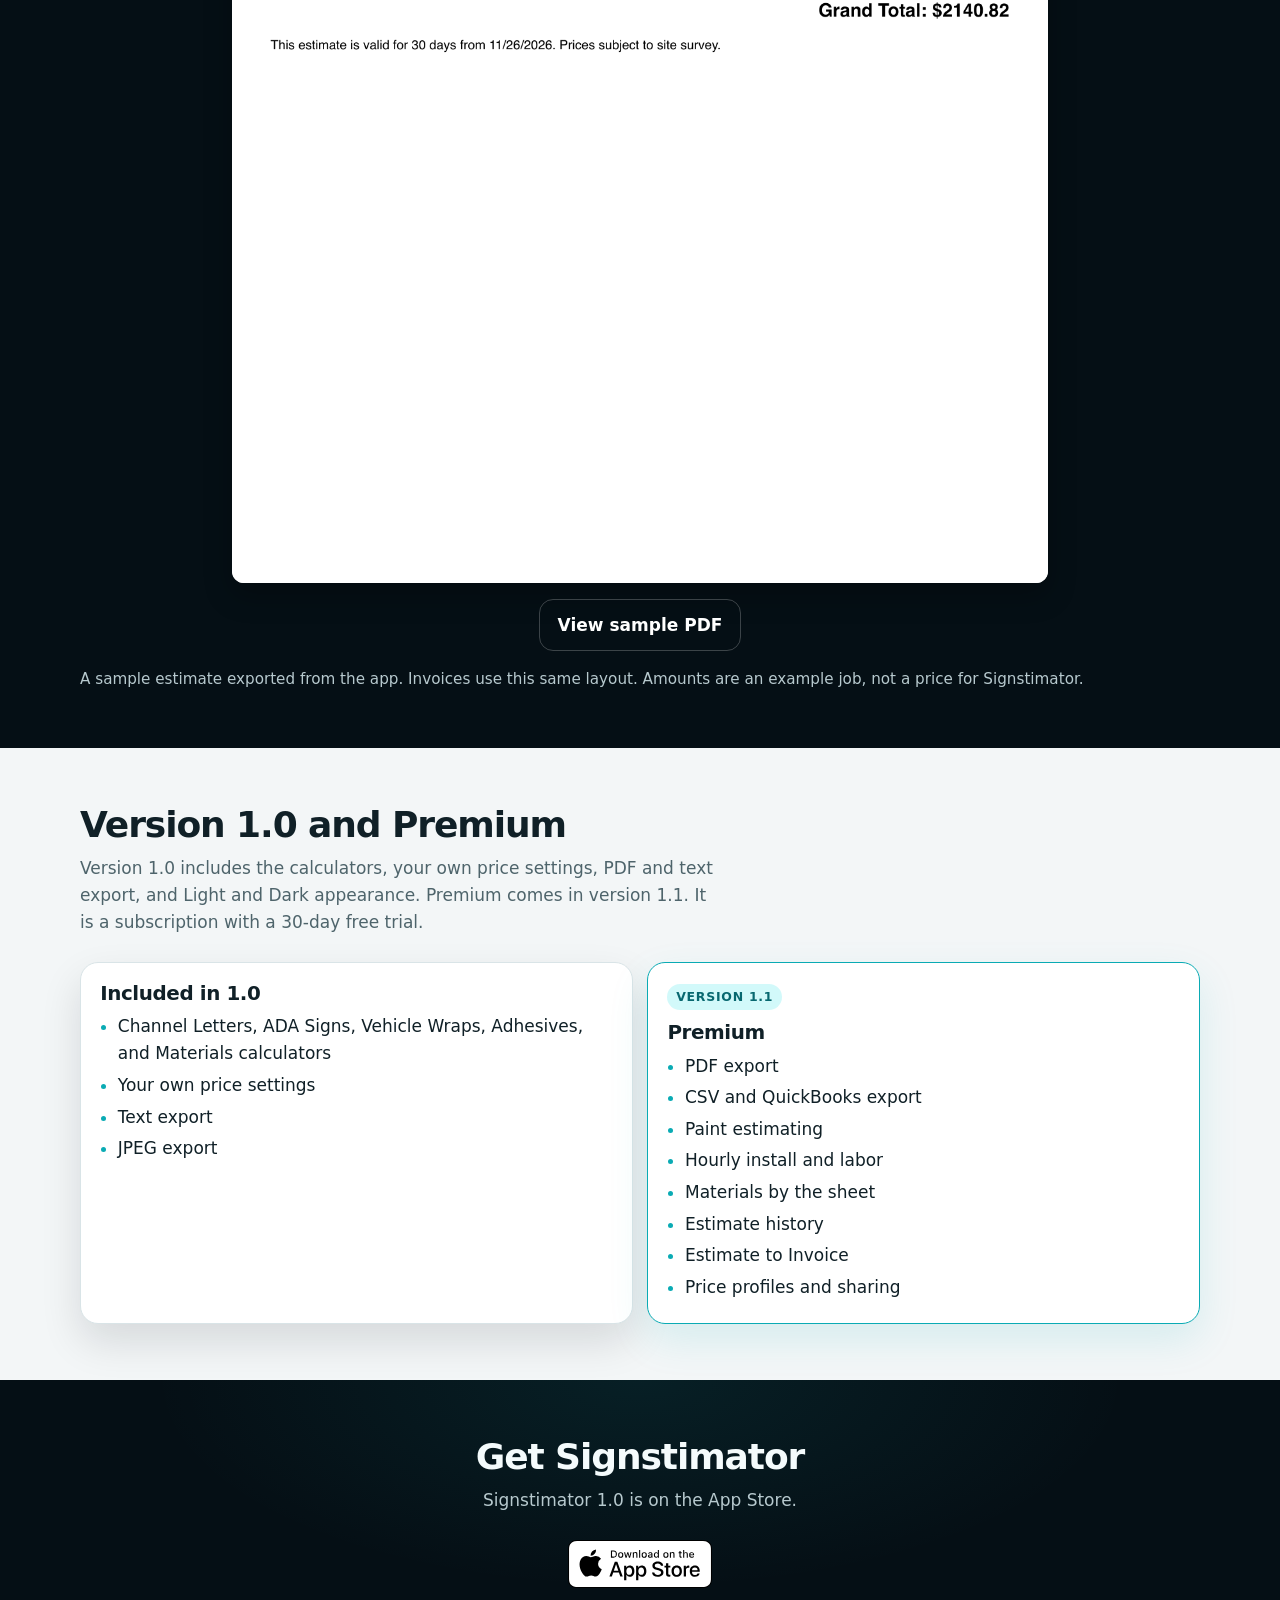
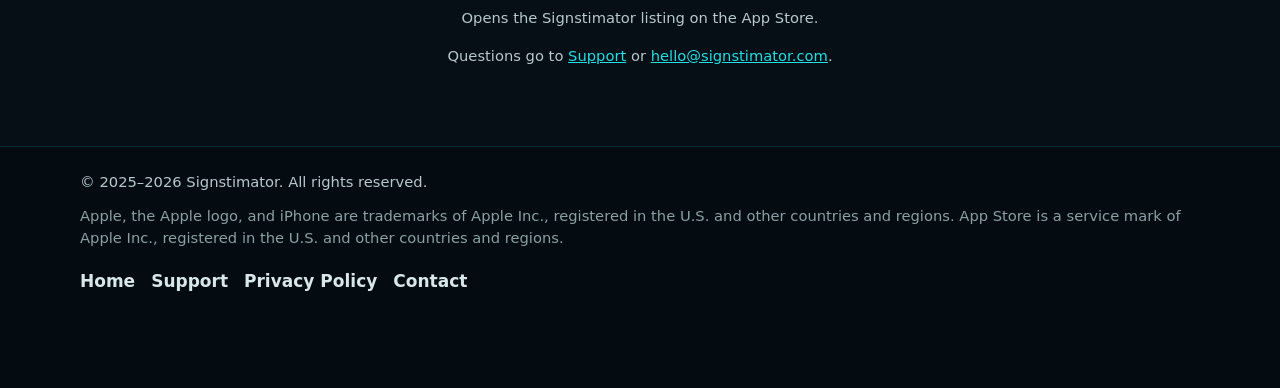
==== commit 8358ec1b: "Swap PDF and JPEG export options in index.html" ====
--- a/index.html
+++ b/index.html
@@ -342,16 +342,15 @@
             <ul>
               <li>Channel Letters, ADA Signs, Vehicle Wraps, Adhesives, and Materials calculators</li>
               <li>Your own price settings</li>
-              <li>PDF export</li>
               <li>Text export</li>
-              <li>Light and Dark appearance</li>
+              <li>JPEG export</li>
             </ul>
           </article>
           <article class="plan plan-premium">
             <p class="trial">Version 1.1</p>
             <h3>Premium</h3>
             <ul>
-              <li>JPEG export</li>
+              <li>PDF export</li>
               <li>CSV and QuickBooks export</li>
               <li>Paint estimating</li>
               <li>Hourly install and labor</li>
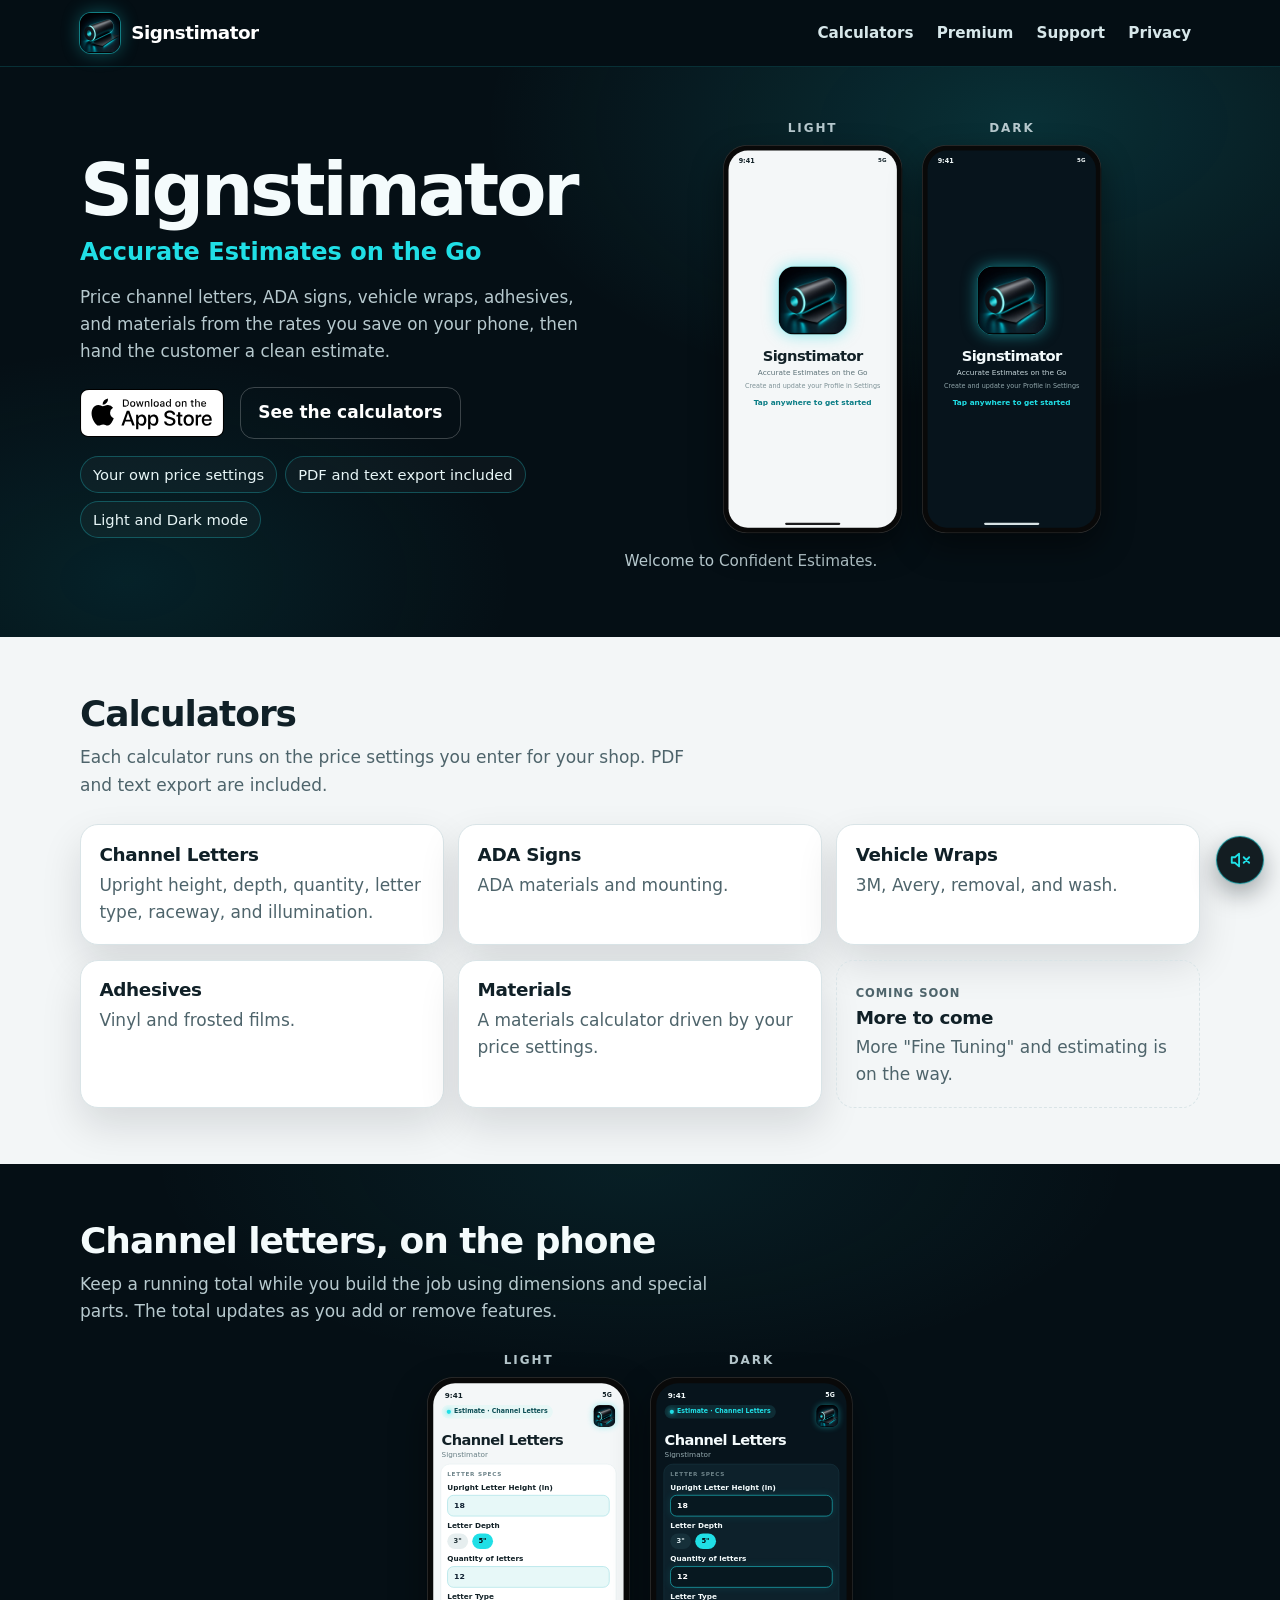
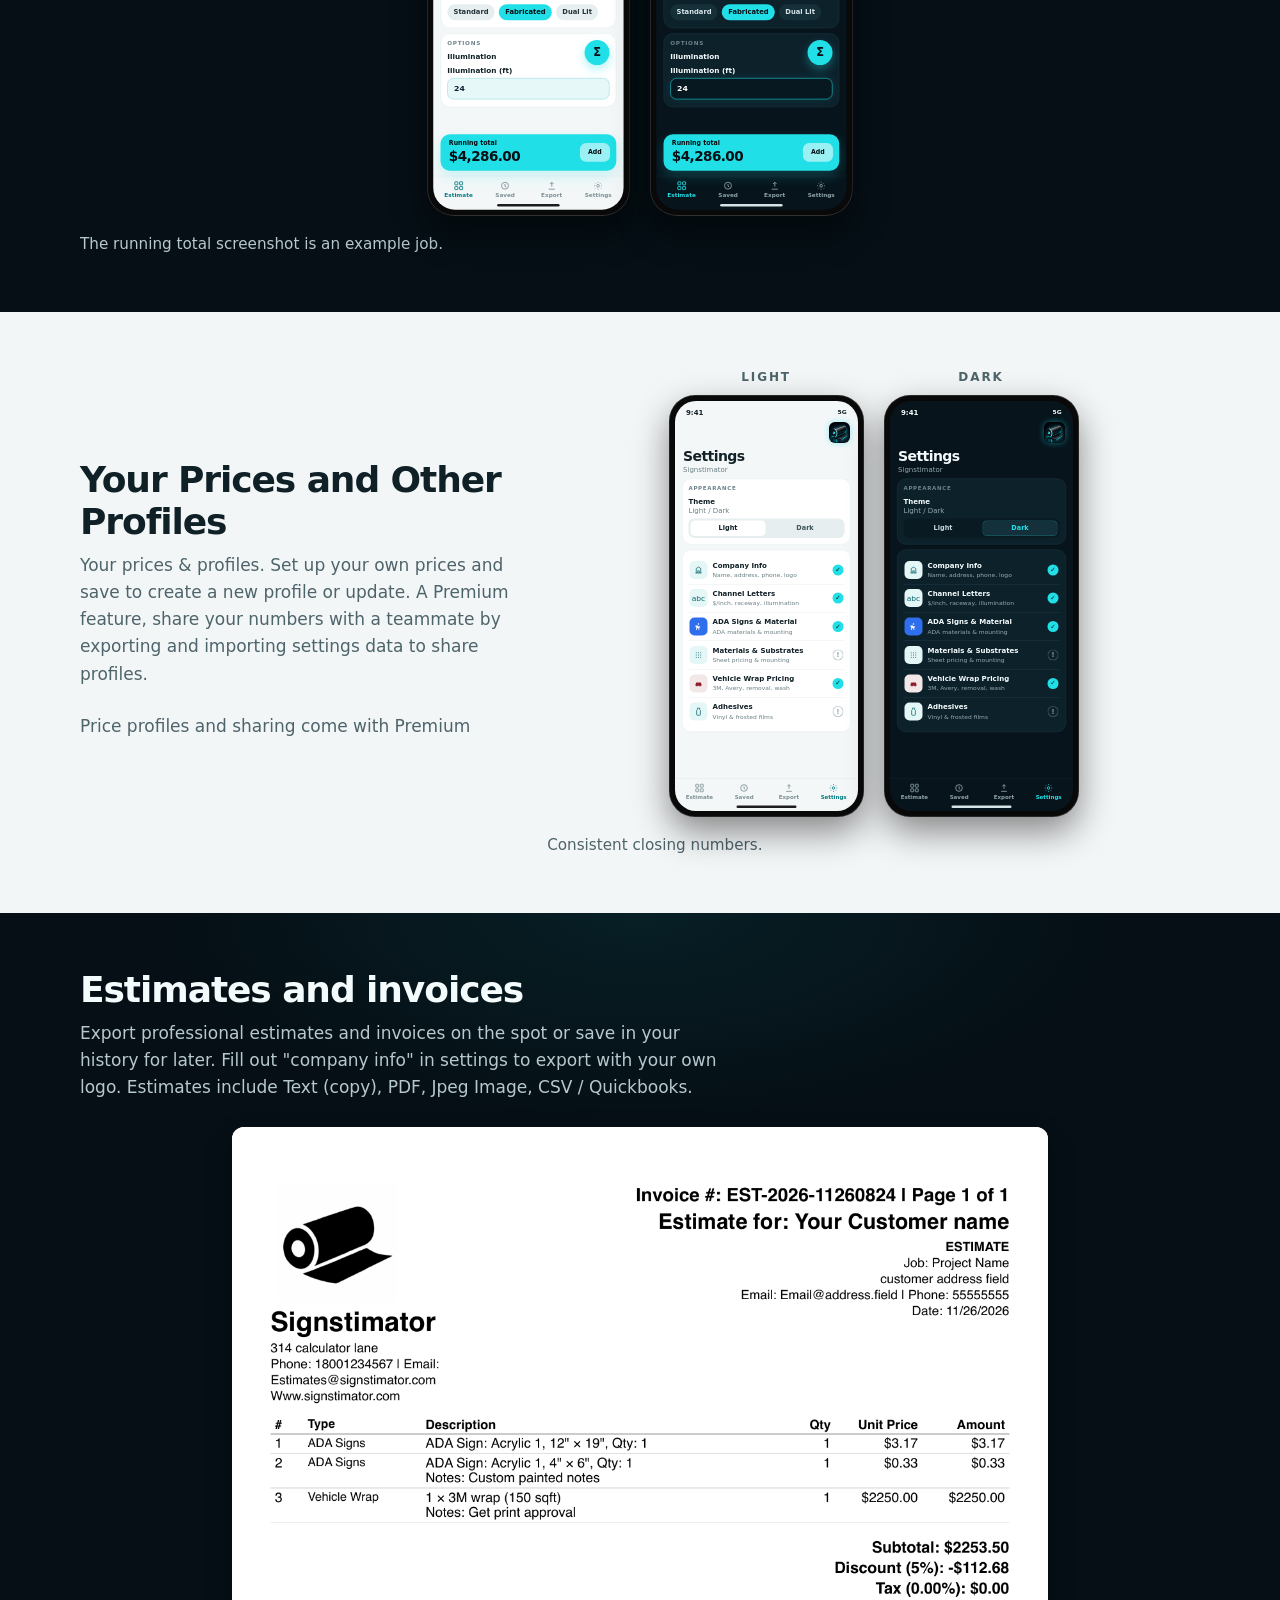
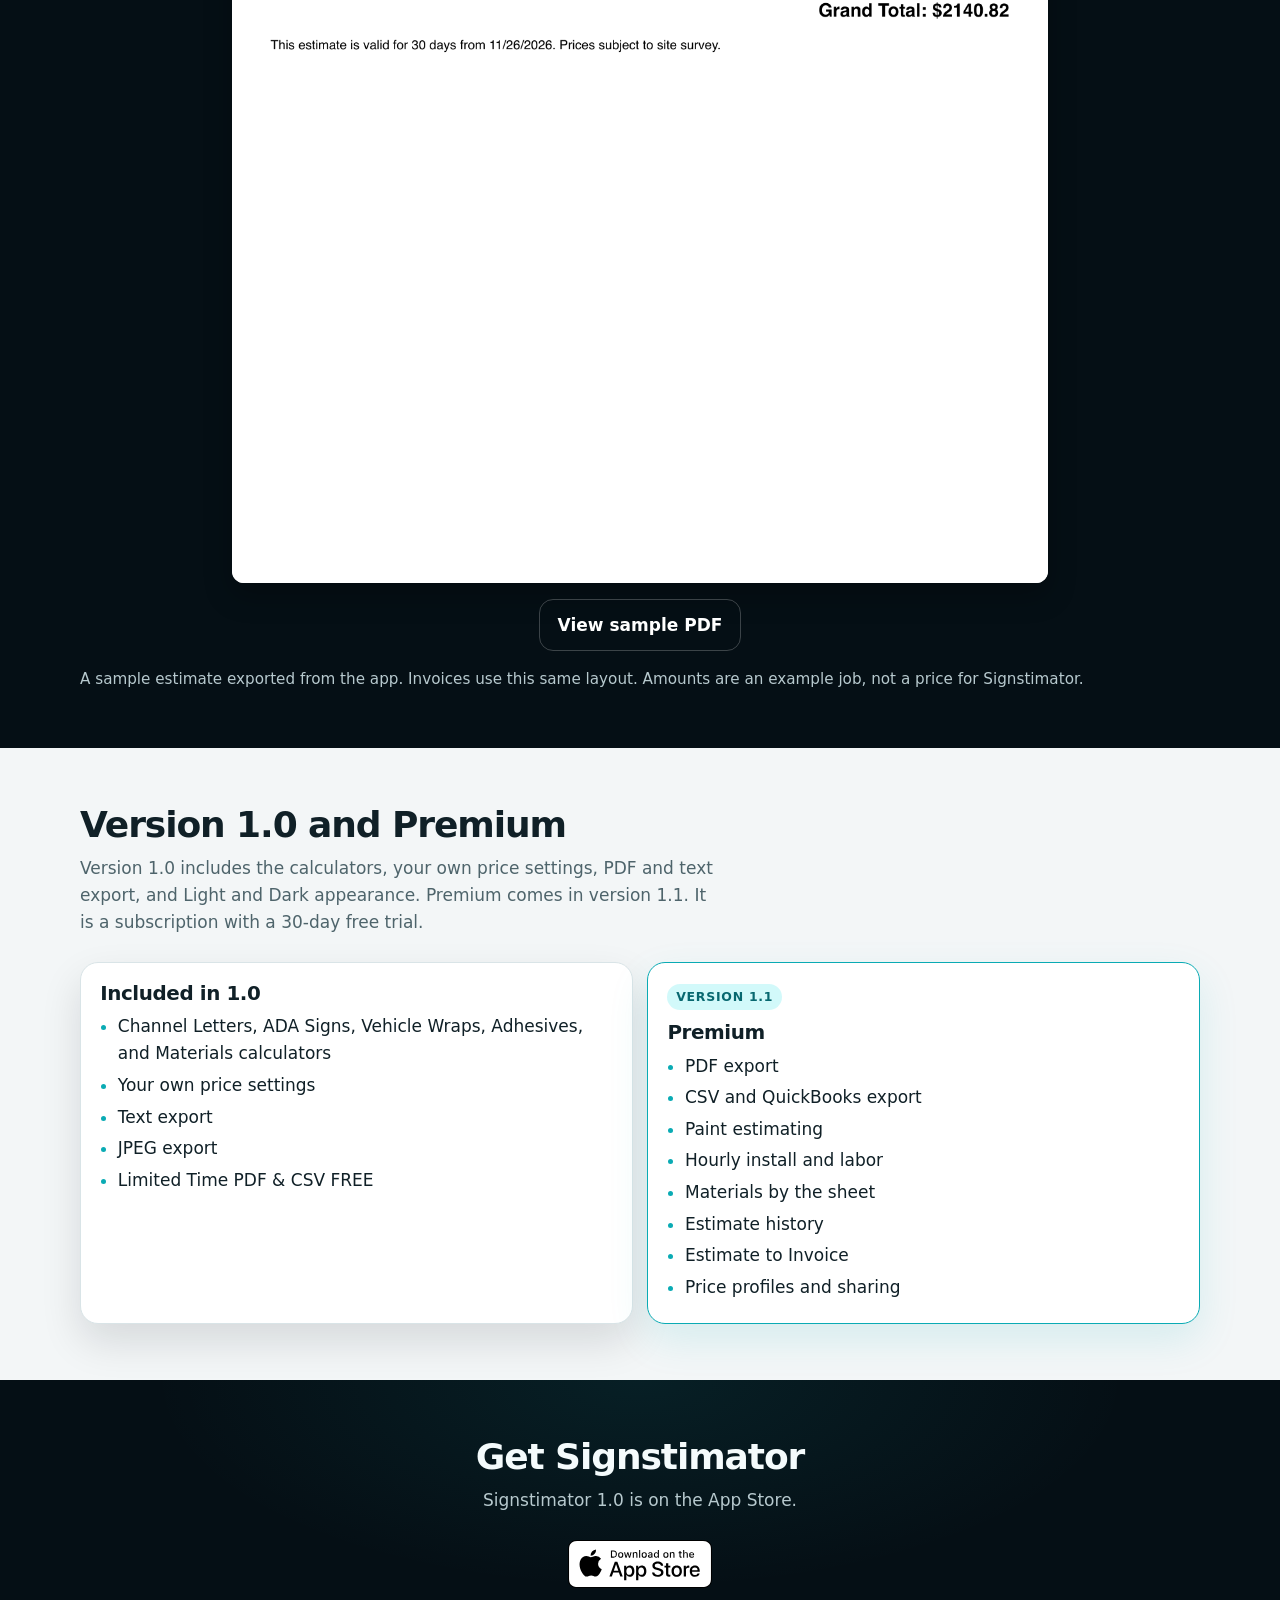
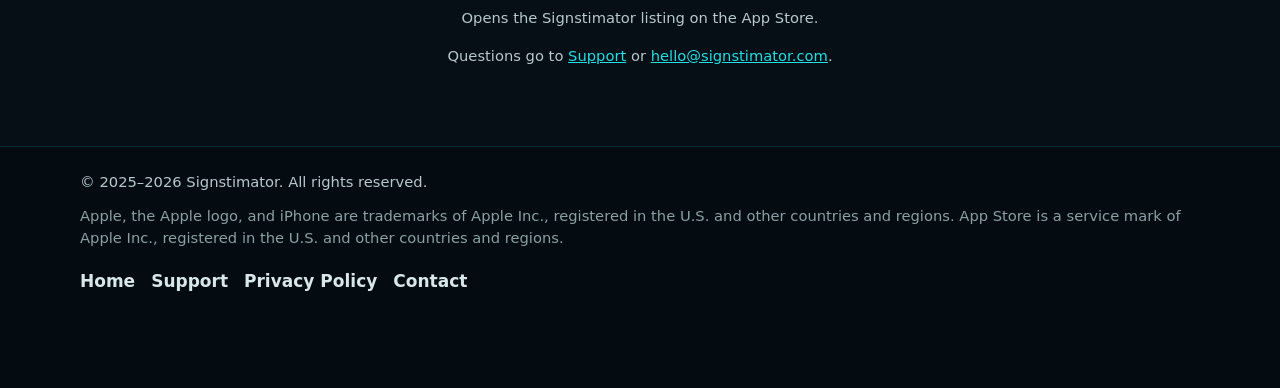
==== commit d78f753e: "Add limited time PDF & CSV free offer to index.html" ====
--- a/index.html
+++ b/index.html
@@ -344,6 +344,7 @@
               <li>Your own price settings</li>
               <li>Text export</li>
               <li>JPEG export</li>
+              <li>Limited Time PDF & CSV FREE</li>
             </ul>
           </article>
           <article class="plan plan-premium">
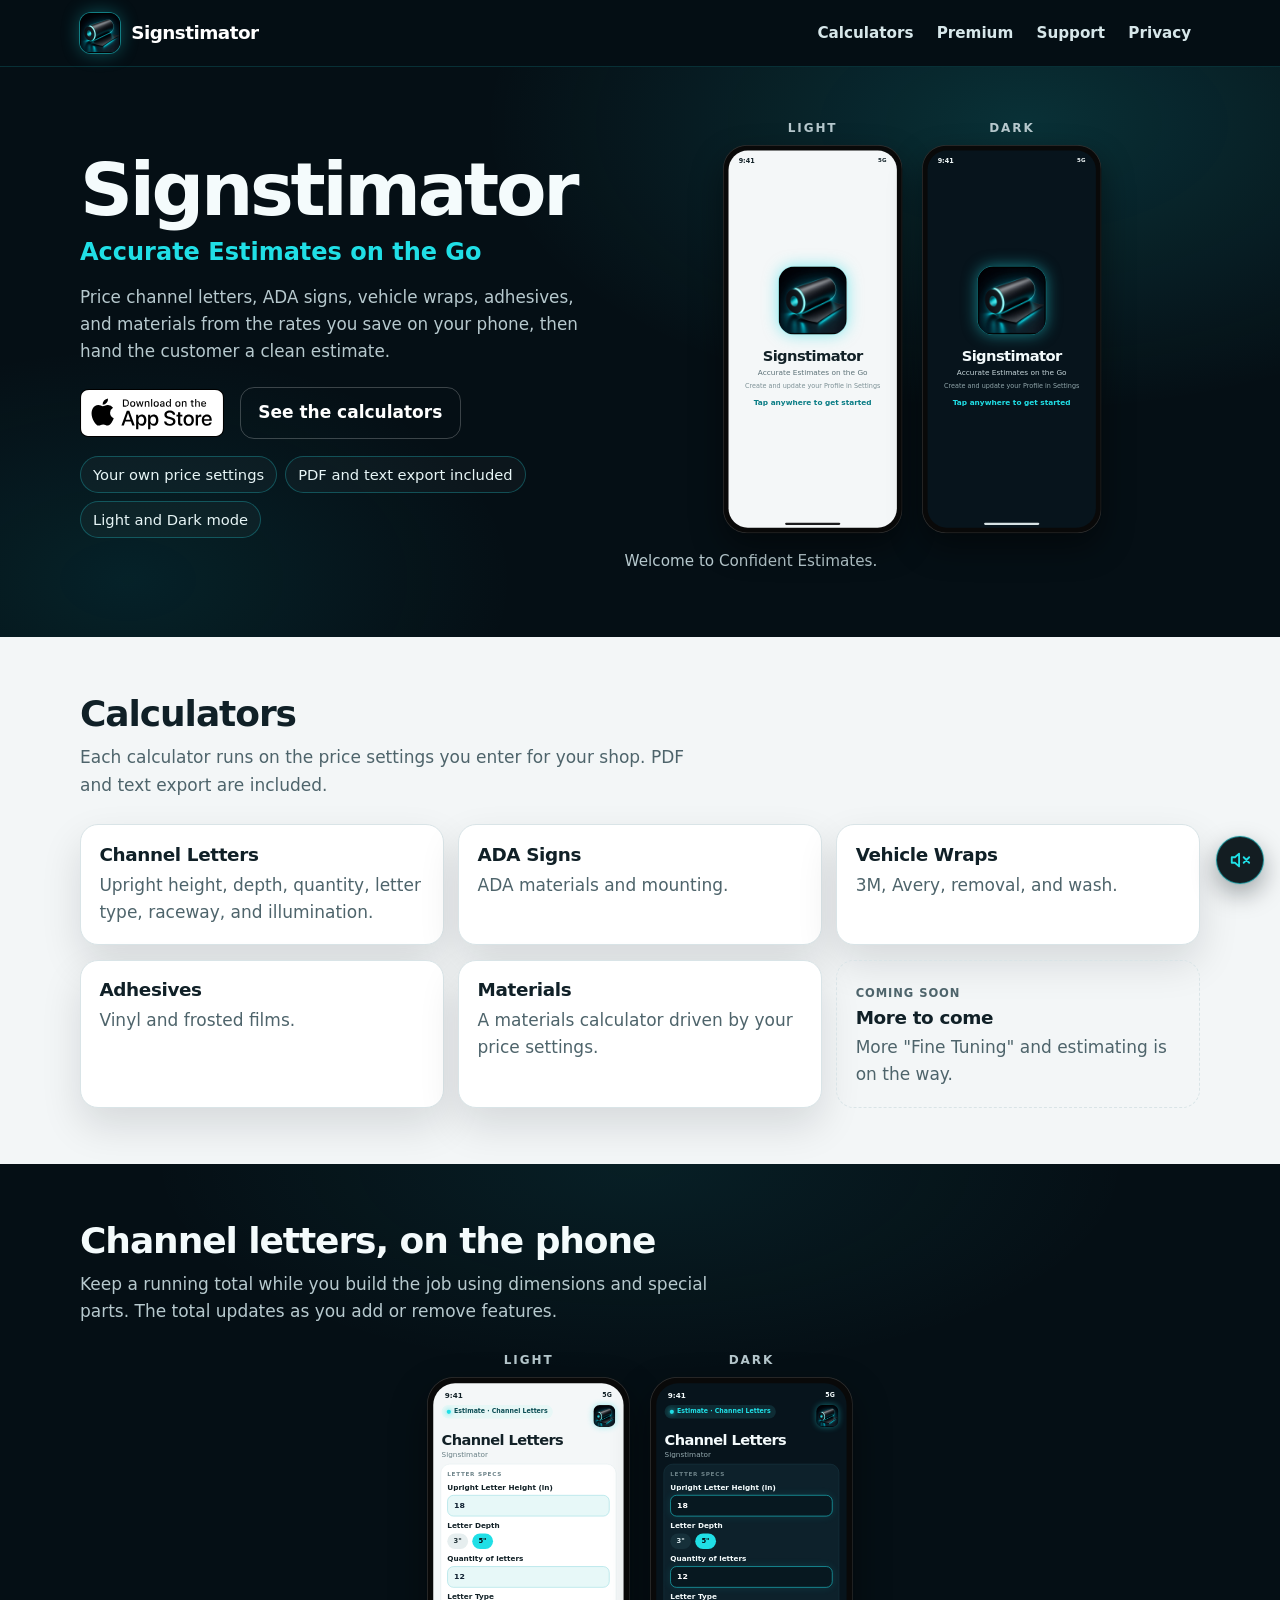
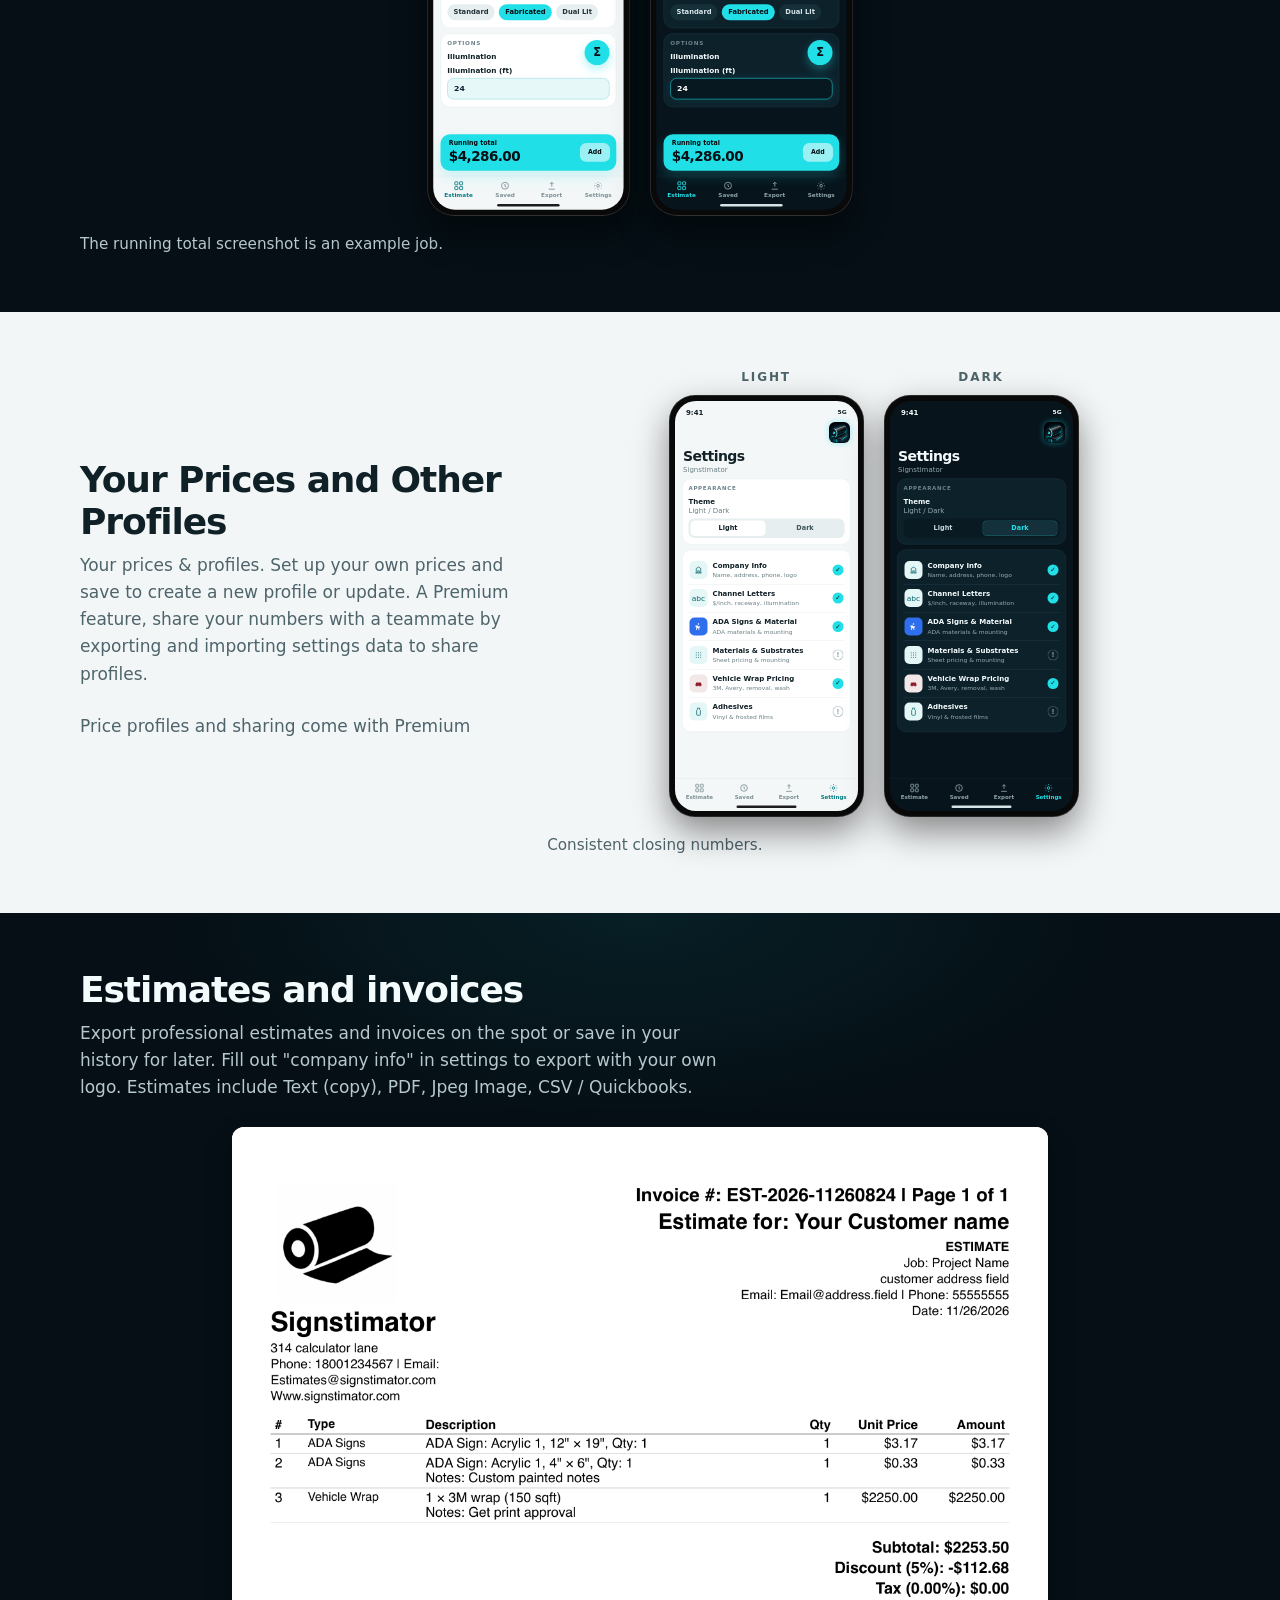
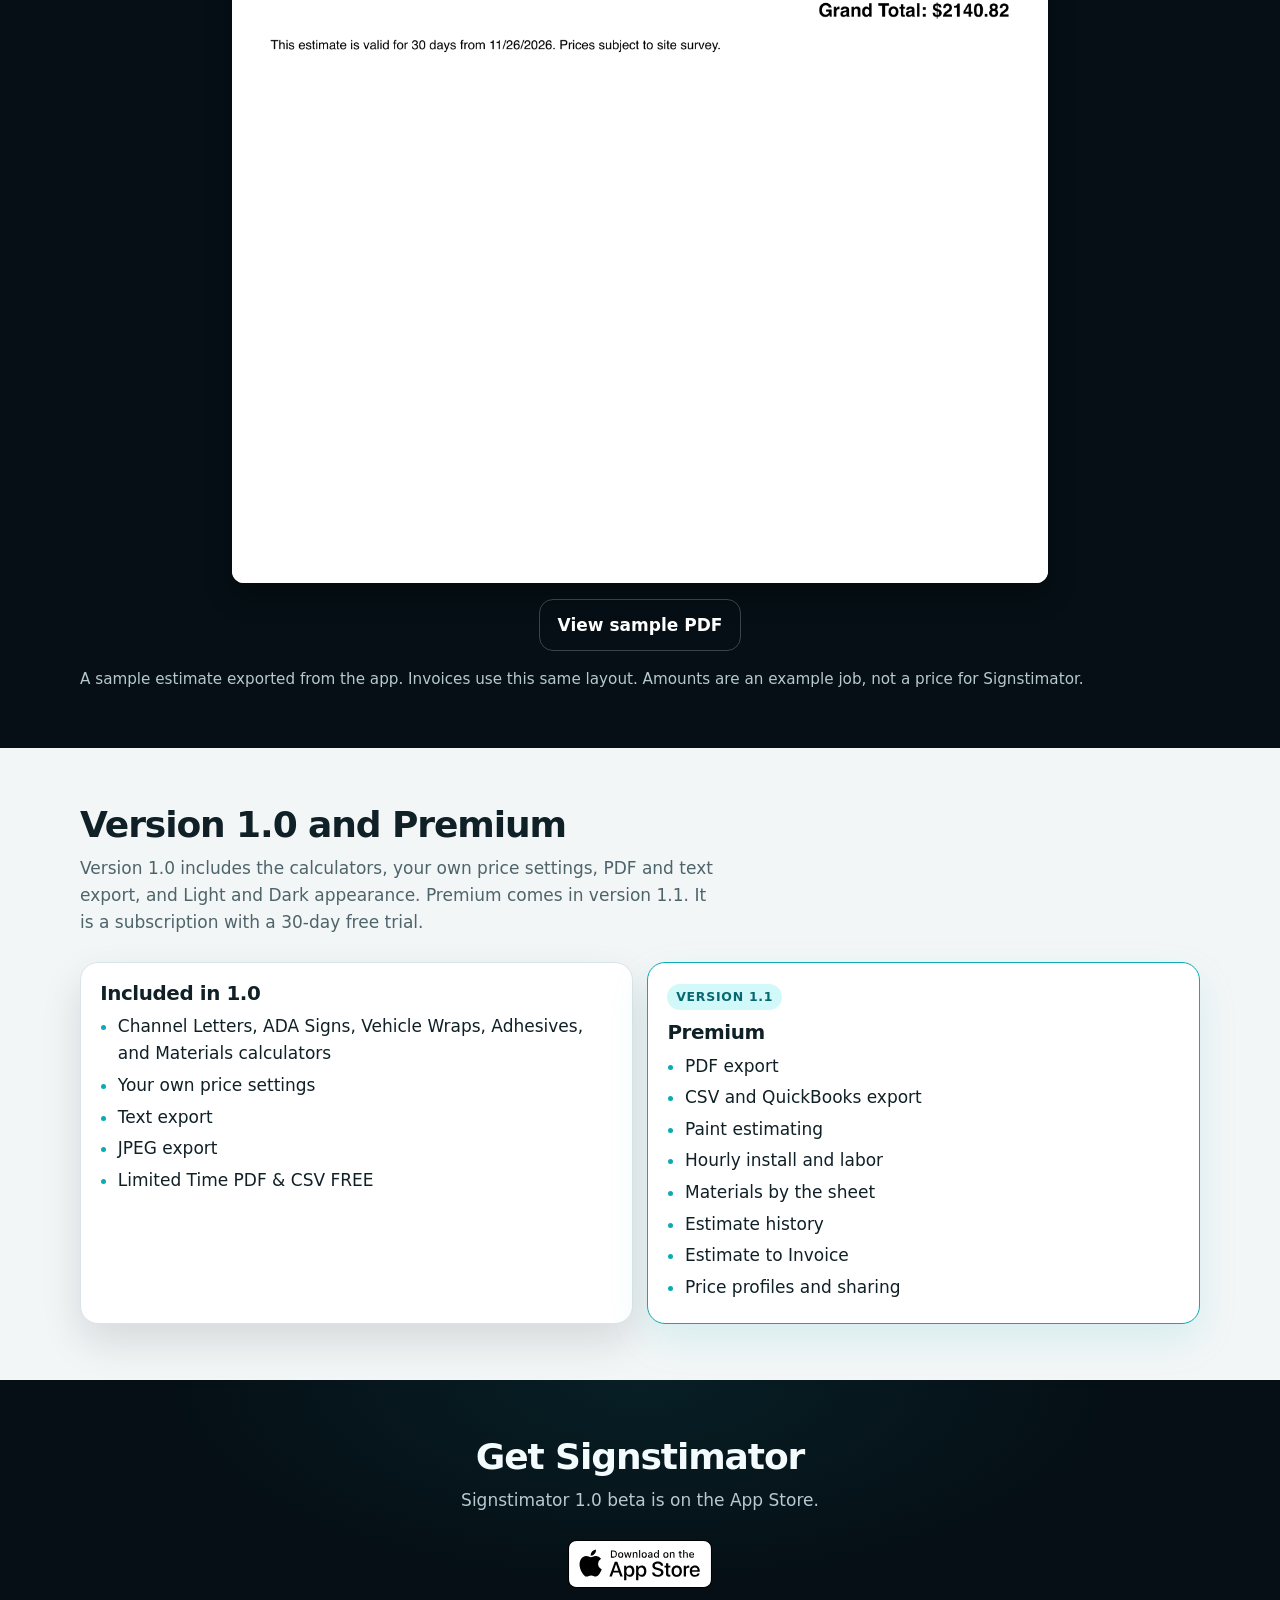
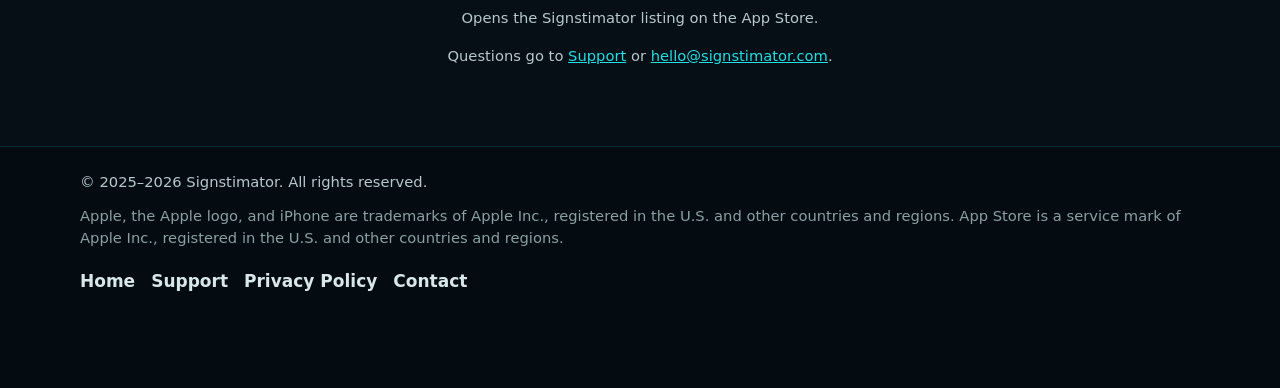
==== commit 0e7f09d4: "Update Signstimator version to 1.0 beta" ====
--- a/index.html
+++ b/index.html
@@ -368,7 +368,7 @@
     <section class="band band-ink download" id="download">
       <div class="wrap">
         <h2>Get Signstimator</h2>
-        <p class="section-lead" style="margin-inline:auto">Signstimator 1.0 is on the App Store.</p>
+        <p class="section-lead" style="margin-inline:auto">Signstimator 1.0 beta is on the App Store.</p>
         <div class="actions">
           <a class="store-badge" data-app-store href="https://apps.apple.com/app/id6818383304" target="_blank" rel="noopener noreferrer">
             <img src="assets/app-store-badge.svg" alt="Download on the App Store" width="120" height="40">
